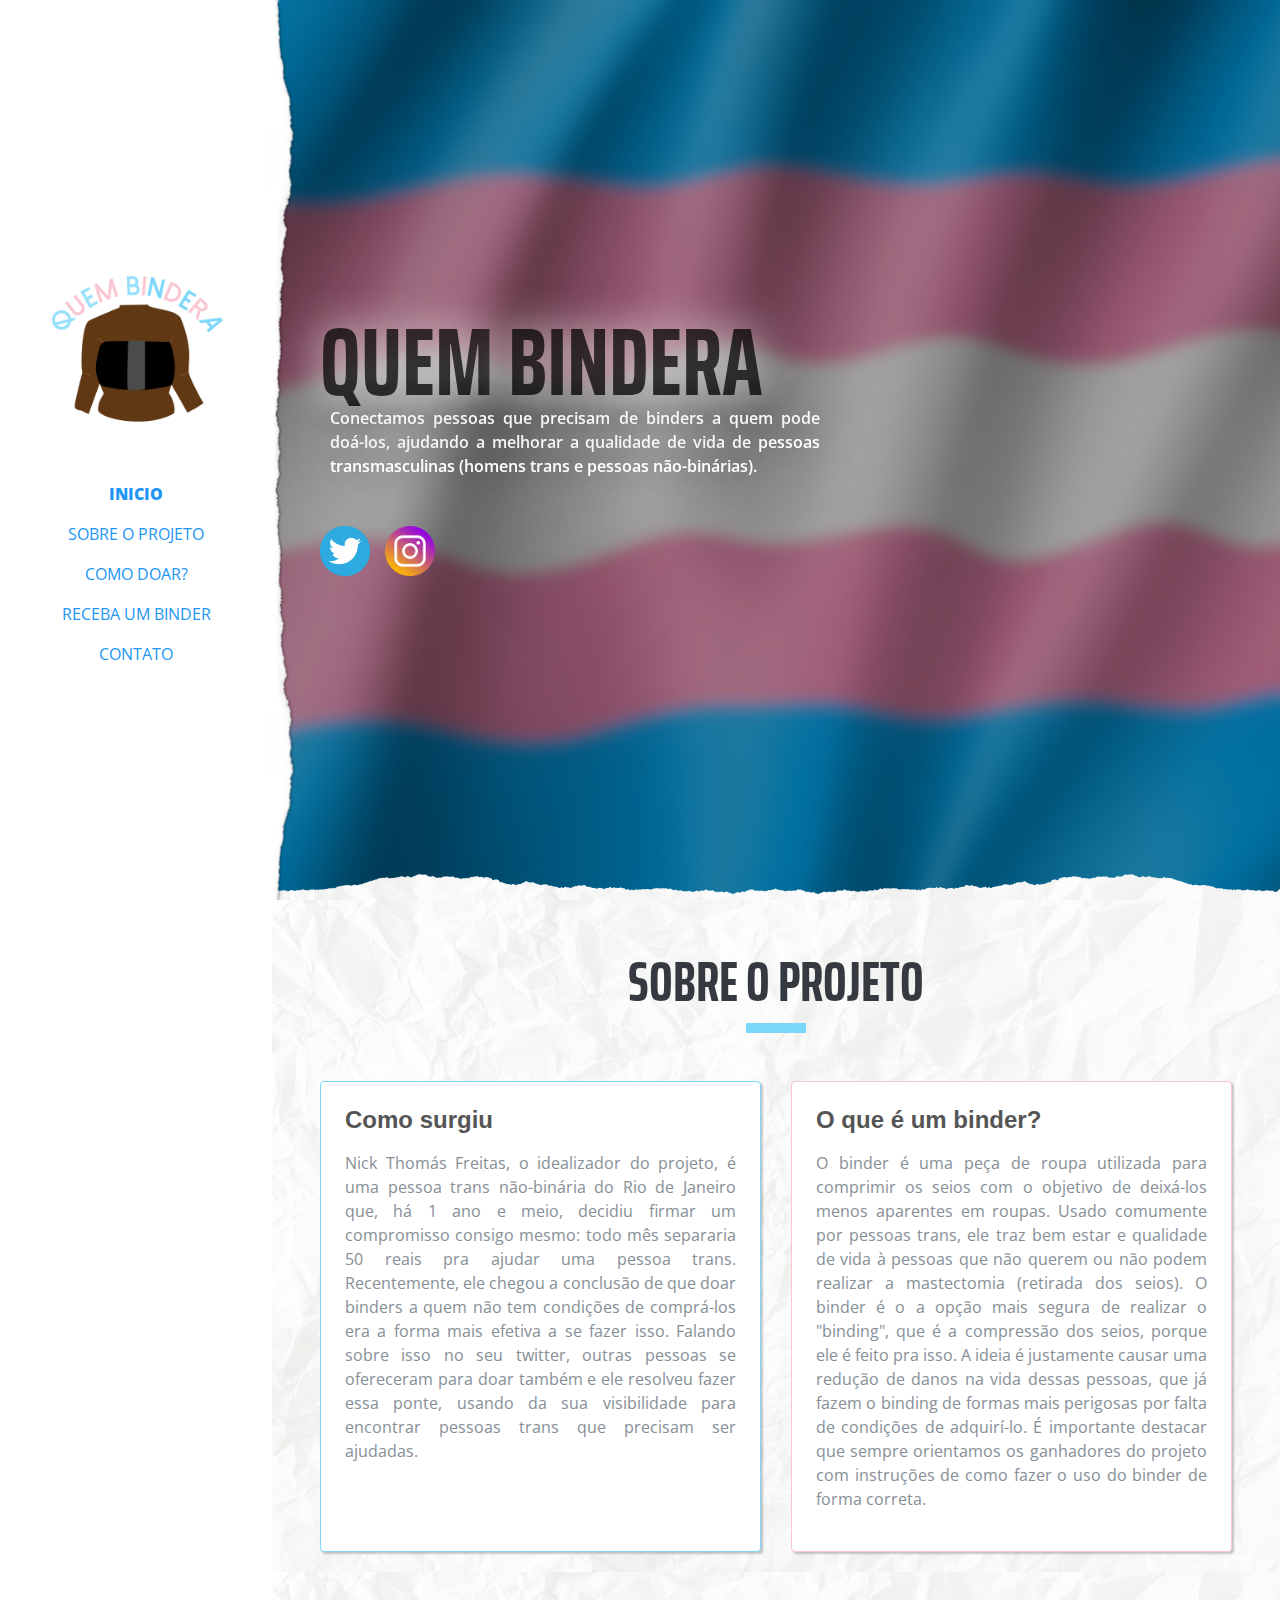
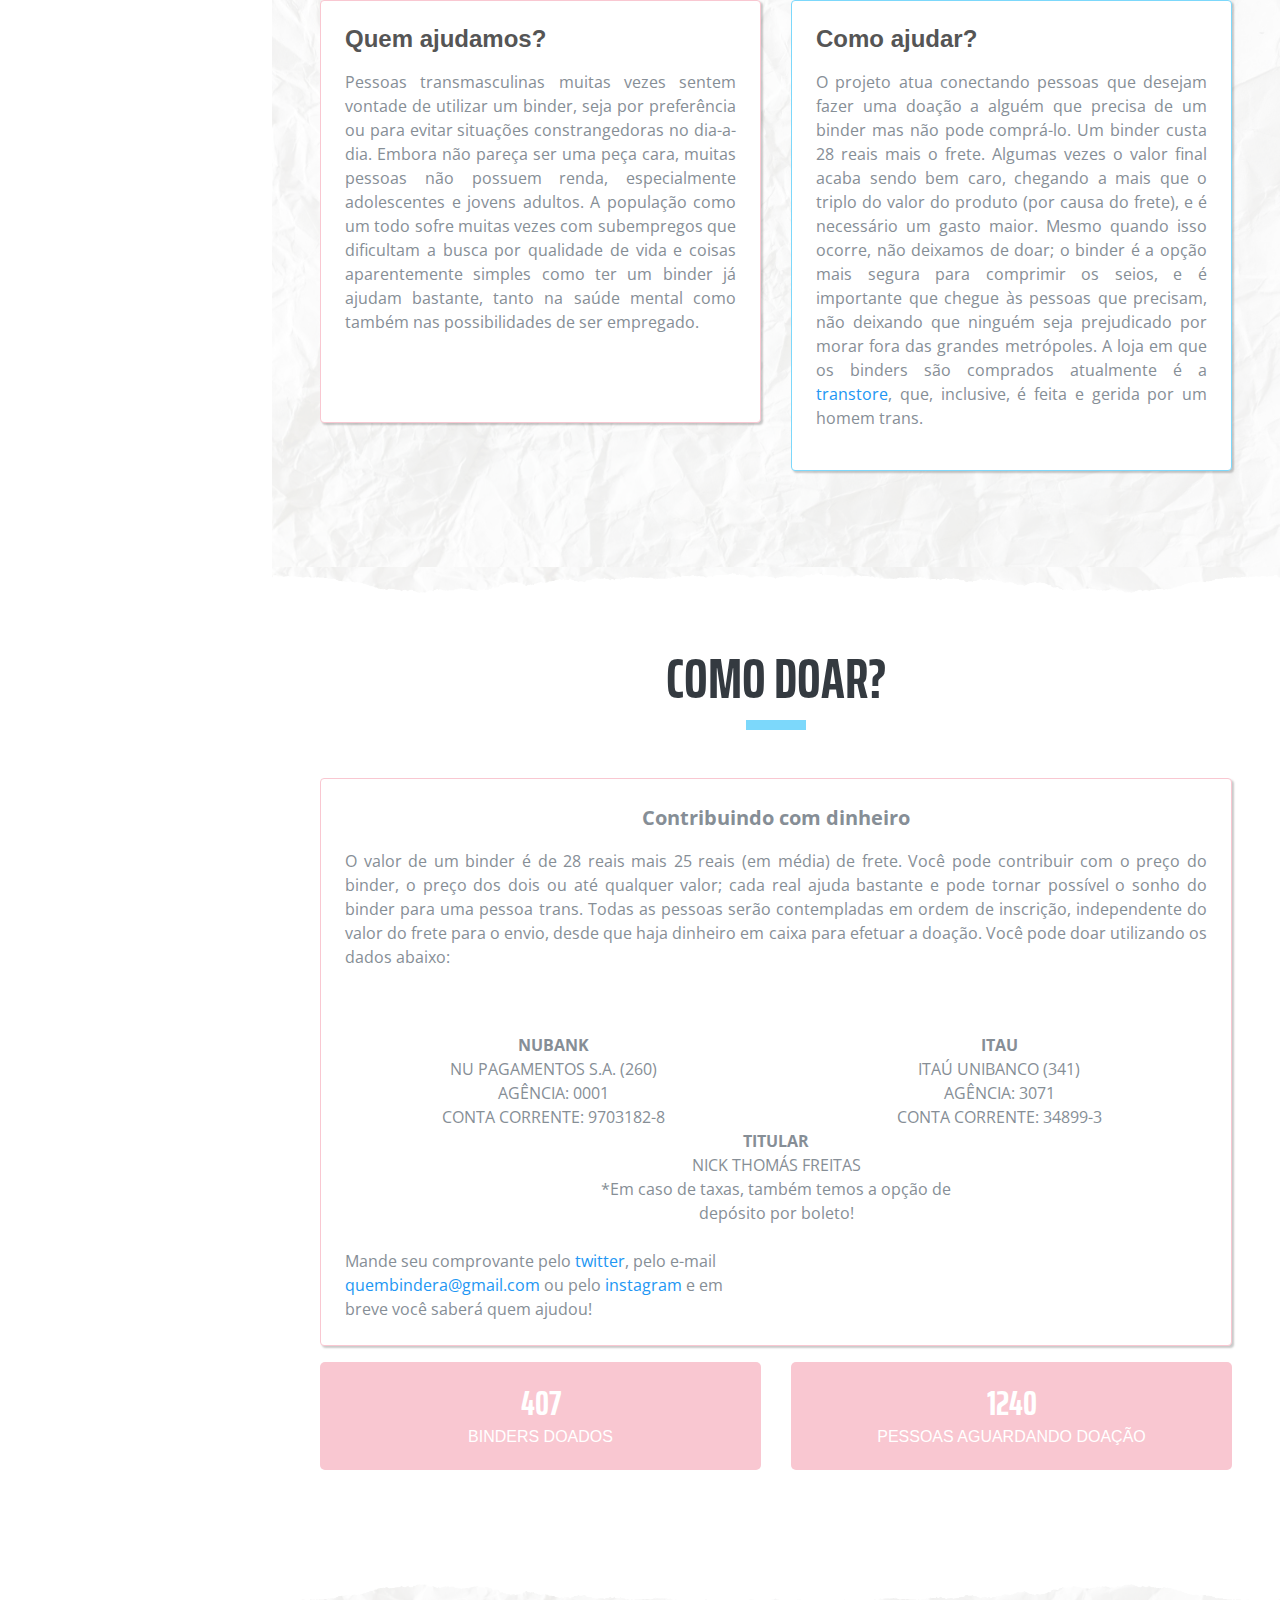
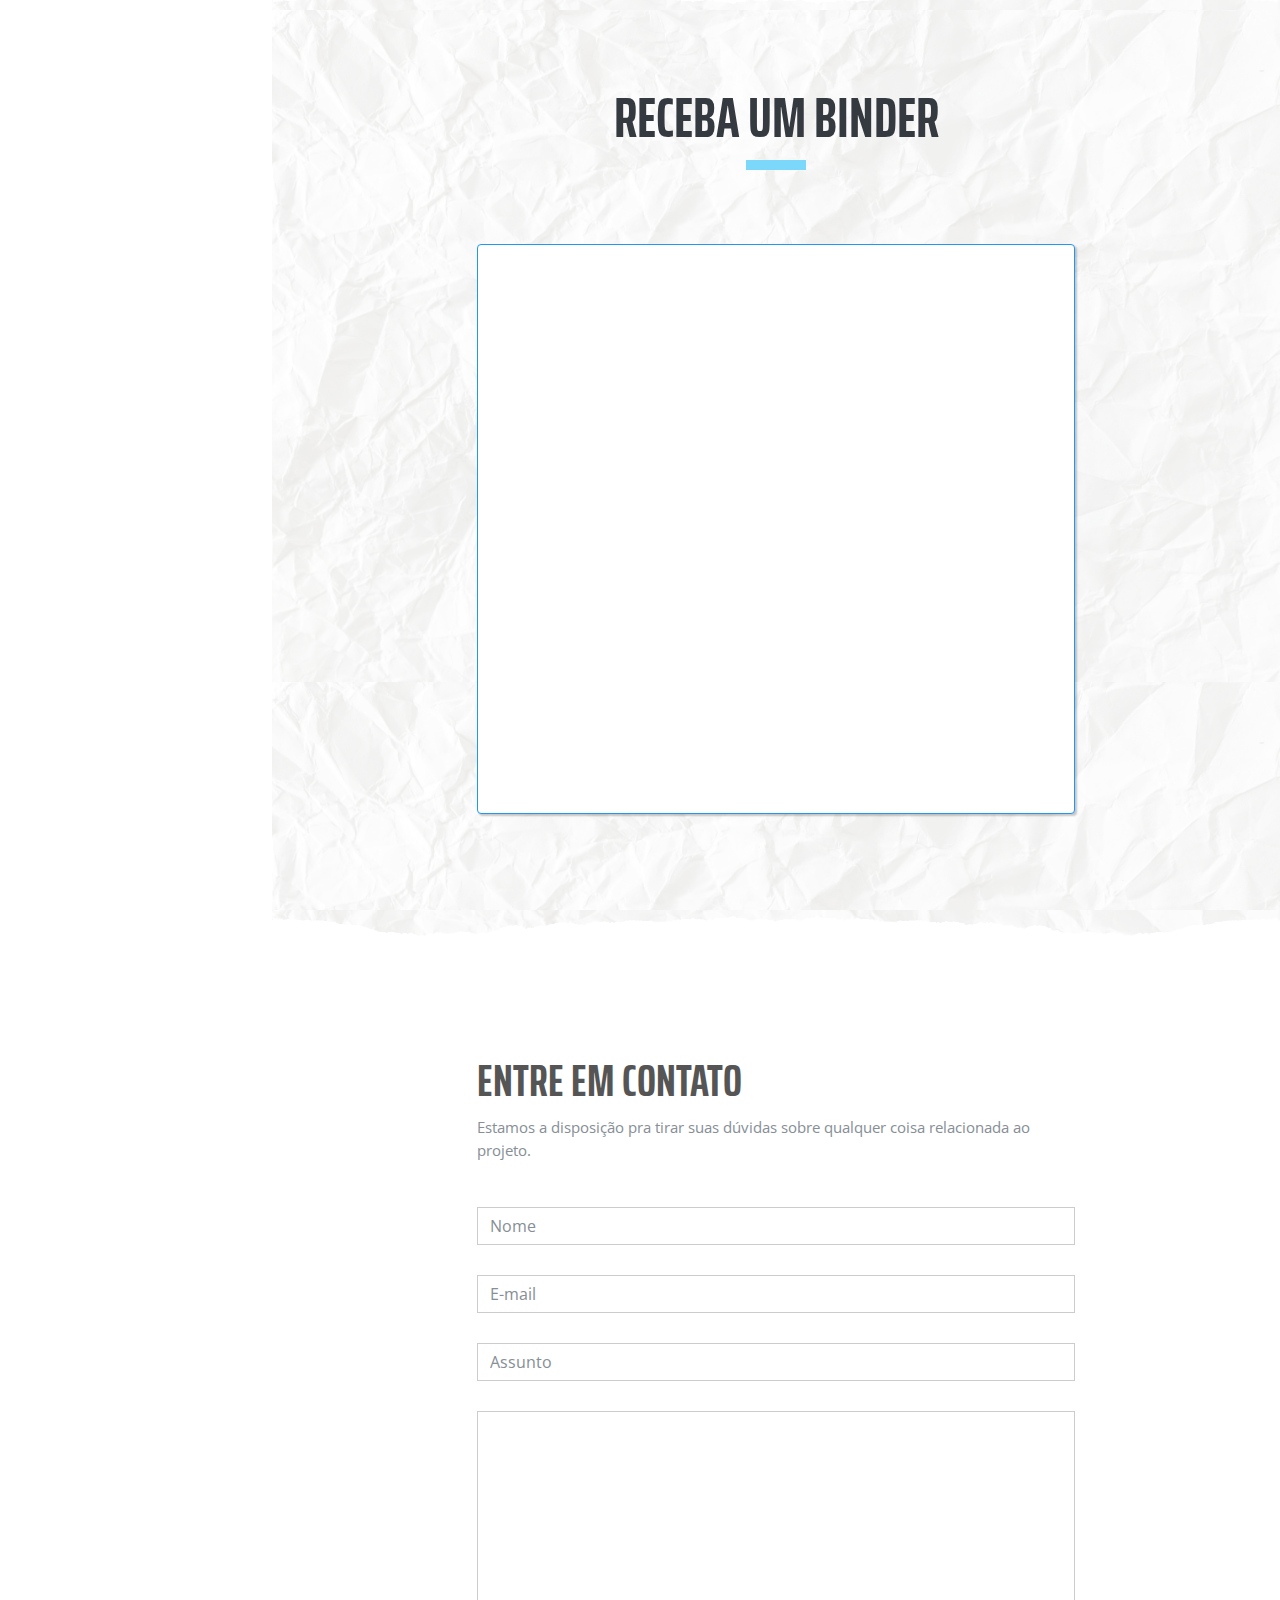
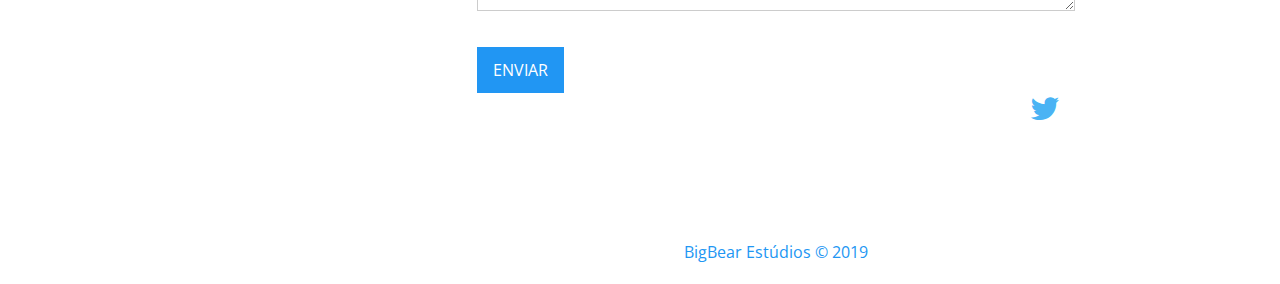
==== index.html @ 863aa258 "Update index.html" ====
<!DOCTYPE html>
<html lang="en">

<head>
    <meta charset="utf-8">
    <meta name="viewport" content="width=device-width, initial-scale=1, shrink-to-fit=no">
    <meta name="description" content="Conectamos pessoas que precisam de binders a quem pode doá-los, ajudando a melhorar a qualidade de vida de homens trans e pessoas transmasculinas num geral.">
    <meta name="author" content="BigBear Estúdios - Desenvolvimento Freelancer">

    <link rel="shortcut icon" href="img/favicon.ico">
    <title>Quem Bindera </title>

	 <script>
    function isScrolledIntoView(el) {
      var rect = el.getBoundingClientRect();
      var elemTop = rect.top;
      var elemBottom = rect.bottom;

      // Only completely visible elements return true:
      var isVisible = (elemTop >= 0) && (elemBottom <= window.innerHeight);
      // Partially visible elements return true:
      //isVisible = elemTop < window.innerHeight && elemBottom >= 0;
      return isVisible;
    }
    function titulonavbar(){
      var el = document.getElementById('titulo-trans');
      if (isScrolledIntoView(el) == true){
        document.getElementById('titulo-da-nav').style.display = "none";
      } else {
        document.getElementById('titulo-da-nav').style.display = "block";
      }
    }
   </script>


    <!-- Global stylesheets -->
    <link href="css/bootstrap/bootstrap.min.css" rel="stylesheet">
    <link href="https://fonts.googleapis.com/css?family=Saira+Extra+Condensed:100,200,300,400,500,600,700,800,900" rel="stylesheet">
    <link href="https://fonts.googleapis.com/css?family=Open+Sans:300,300i,400,400i,600,600i,700,700i,800,800i" rel="stylesheet">
    <link href="font-awesome/css/font-awesome.min.css" rel="stylesheet">
    <link href="css/devicons/css/devicons.min.css" rel="stylesheet">
    <link href="css/simple-line-icons/css/simple-line-icons.css" rel="stylesheet">
    <link href="css/style.css" rel="stylesheet">
</head>

<body id="page-top" onscroll="titulonavbar()" onload="titulonavbar()">
    
    <nav class="navbar navbar-expand-lg navbar-dark bg-primary fixed-top" id="sideNav">
      <a class="navbar-brand js-scroll-trigger" href="#page-top">
        <span class="d-block d-lg-none  mx-0 px-0"><img src="img/logo-white.png" alt="" class="img-fluid"></span>
        <span class="d-none d-lg-block">
          <img class="img-fluid img-profile mx-auto mb-2" src="img/Logo.png" alt="">
        </span>
      </a>
        <button class="navbar-toggler" type="button" data-toggle="collapse" data-target="#navbarSupportedContent" aria-controls="navbarSupportedContent" aria-expanded="false" aria-label="Toggle navigation">
            <span class="navbar-toggler-icon"></span>
        </button>
        <div id="titulo-da-nav" style="display: none";>
          <h3 style="color: color: #000000ba;text-shadow: 0px 0px 40px #dcd7d7;" > Quem bindera </span></h3>
        </div>
        <div class="collapse navbar-collapse" id="navbarSupportedContent">
            <ul class="navbar-nav">
                <li class="nav-item">
                    <a class="nav-link js-scroll-trigger menuColor" href="#about">Inicio</a>
                </li>
                <li class="nav-item">
                    <a class="nav-link js-scroll-trigger" href="#experience">Sobre o Projeto</a>
                </li>
                <li class="nav-item">
                    <a class="nav-link js-scroll-trigger" href="#apadrinhe">Como doar?</a>
                </li>
                <li class="nav-item">
                    <a class="nav-link js-scroll-trigger" href="#awards">Receba um binder</a>
                </li>
                <li class="nav-item">
                    <a class="nav-link js-scroll-trigger" href="#contact">Contato</a>
                </li>
          
            </ul>
        </div>
    </nav>
<nav class=" fixed-top" id="sideNav" style="
    background-image: url(&quot;./img/folha.png&quot;);
    left: 270px;
    width: 25px;
    background-repeat: no-repeat;
    background-size: cover;
">
     
    </nav>
    <div class="container-fluid p-0">

    <!--====================================================
                        ABOUT
    ======================================================-->
      <section class="resume-section p-3 p-lg-5 d-flex d-column" id="about">
          <div class="my-auto" >
              <h1 class="mb-0" style="color: #000000ba;text-shadow: 0px 0px 40px #dcd7d7;" id="titulo-trans">QUEM
                <span class="text-title" style="color: #000000ba;text-shadow: 0px 0px 40px #dcd7d7;">BINDERA</span>
              </h1>
             
              <p class="mb-5" style="color: white;max-width: 500px;font-weight: 600;font-size: medium; padding-left: 10px; text-shadow: 0px 0px 40px black; text-align: justify" >Conectamos pessoas que precisam de binders a quem pode doá-los, ajudando a melhorar a qualidade de vida de pessoas transmasculinas (homens trans e pessoas não-binárias).<p>
              <ul class="list-inline list-social-icons mb-0">
                   <li class="list-inline-item">
                      <a href="https://twitter.com/quembindera" target="_blank">
                        <span class="fa-stack fa-lg">
							<div class="twitter-logo">
							</div>
						</span>
					</a>
                  </li>
				  <li class="list-inline-item">
                      <a href="https://instagram.com/quembindera" target="_blank">
                        <span class="fa-stack fa-lg">
							<div class="instagram-logo">
							</div>
						</span>
					</a>
                  </li>
              </ul>
          </div>

         <div class="folha">
            
          </div> 
      </section>

    <!--====================================================
                        SOBRE O PROJETO
    ======================================================-->      
      <section class="resume-section p-3 p-lg-5 " id="experience">
          <div class="row my-auto">
              <div class="col-12">
                <h2 class="  text-center">SOBRE O PROJETO</h2>
                <div class="mb-5 heading-border"></div>
              </div>
              <div class="resume-item col-md-6 col-sm-12 " > 
                <div class="card mx-0 p-4 mb-5" style="border-color: #7cd8fb; box-shadow: 2px 2px 2px rgba(0, 0, 0, 0.21);">
                  <div class=" resume-content mr-auto">
                      <h4 class="mb-3"> Como surgiu</h4>
                      <p class="p-sobre">Nick Thomás Freitas, o idealizador do projeto, é uma pessoa trans não-binária do Rio de Janeiro que, há 1 ano e meio, decidiu firmar um compromisso consigo mesmo: todo mês separaria 50 reais pra ajudar uma pessoa trans. Recentemente, ele chegou a conclusão de que doar binders a quem não tem condições de comprá-los era a forma mais efetiva a se fazer isso. Falando sobre isso no seu twitter, outras pessoas se ofereceram para doar também e ele resolveu fazer essa ponte, usando da sua visibilidade para encontrar pessoas trans que precisam ser ajudadas. <br> <br> <br></p>
                  </div>
                  <div class="resume-date text-md-right">
                      <span class="text-primary"></span>
                  </div>
                </div>  
              </div>
              <div class="resume-item col-md-6 col-sm-12">
                <div class="card mx-0 p-4 mb-5" style="border-color: #f9c7d1; box-shadow: 2px 2px 2px rgba(0, 0, 0, 0.21);">
                  <div class="resume-content mr-auto">
                      <h4 class="mb-3">  O que é um binder?</h4>
                      <p class="p-sobre">O binder é uma peça de roupa utilizada para comprimir os seios com o objetivo de deixá-los menos aparentes em roupas. Usado comumente por pessoas trans, ele traz bem estar e qualidade de vida à pessoas que não querem ou não podem realizar a mastectomia (retirada dos seios). 
O binder é o a opção mais segura de realizar o "binding", que é a compressão dos seios, porque ele é feito pra isso. A ideia é justamente causar uma redução de danos na vida dessas pessoas, que já fazem o binding de formas mais perigosas por falta de condições de adquirí-lo.
É importante destacar que sempre orientamos os ganhadores do projeto com instruções de como fazer o uso do binder de forma correta.</p>
                  </div>
                  <div class="resume-date text-md-right">
                      <span class="text-primary"></span>
                  </div>
                </div>  
              </div>
              <div class="resume-item col-md-6 col-sm-12">
                <div class="card mx-0 p-4 mb-5" style="border-color: #f9c7d1; box-shadow: 2px 2px 2px rgba(0, 0, 0, 0.21);">
                  <div class="resume-content mr-auto">
                      <h4 class="mb-3">Quem ajudamos?</h4>
                      <p class="p-sobre">Pessoas transmasculinas muitas vezes sentem vontade de utilizar um binder, seja por preferência ou para evitar situações constrangedoras no dia-a-dia. Embora não pareça ser uma peça cara, muitas pessoas não possuem renda, especialmente adolescentes e jovens adultos. A população como um todo sofre muitas vezes com subempregos que dificultam a busca por qualidade de vida e coisas aparentemente simples como ter um binder já ajudam bastante, tanto na saúde mental como também nas possibilidades de ser empregado.<br><br><br></p>
                  </div>
                  <div class="resume-date text-md-right">
                      <span class="text-primary"></span>
                  </div>
                </div>  
              </div>
              <div class="resume-item col-md-6 col-sm-12">
                <div class="card mx-0 p-4 mb-5" style="border-color: #7cd8fb; box-shadow: 2px 2px 2px rgba(0, 0, 0, 0.21);">
                  <div class="resume-content mr-auto">
                      <h4 class="mb-3">Como ajudar?</h4>
                      <p class="p-sobre">O projeto atua conectando pessoas que desejam fazer uma doação a alguém que precisa de um binder mas não pode comprá-lo. Um binder custa 28 reais mais o frete.
Algumas vezes o valor final acaba sendo bem caro, chegando a mais que o triplo do valor do produto (por causa do frete), e é necessário um gasto maior. Mesmo quando isso ocorre, não deixamos de doar; o binder é a opção mais segura para comprimir os seios, e é importante que chegue às pessoas que precisam, não deixando que ninguém seja prejudicado por morar fora das grandes metrópoles. A loja em que os binders são comprados atualmente é a  <a href="https://transtore.com.br" target="_blank">transtore</a>, que, inclusive, é feita e gerida por um homem trans. </p>
                  </div>
                  <div class="resume-date text-md-right">
                      <span class="text-primary"></span>
                  </div>
                </div>  
              </div>
          </div>
      </section>

    <!--====================================================
                        PORTFOLIO
    ======================================================-->      
  <div class="folhainvertida"> </div>
      <section class="resume-section p-3 p-lg-5 d-flex flex-column" id="apadrinhe"> 

          <div class="row my-auto">
             
              <div class="col-12">
                <h2 class="  text-center">COMO DOAR?</h2>
                <div class="mb-5 heading-border"></div>
              </div>
              <div class="col-sm-12 col-md-12">
                <div class="card mx-0 p-4 mb-5" style="border-color: #f9c7d1; box-shadow: 2px 2px 2px rgba(0, 0, 0, 0.21);">
                  <p class="apadrinhe-subtitulo">Contribuindo com dinheiro</p>
                  <p class="p-sobre">O valor de um binder é de 28 reais mais 25 reais (em média) de frete. Você pode contribuir com o preço do binder, o preço dos dois ou até qualquer valor; cada real ajuda bastante e pode tornar possível o sonho do binder para uma pessoa trans. Todas as pessoas serão contempladas em ordem de inscrição, independente do valor do frete para o envio, desde que haja dinheiro em caixa para efetuar a doação. Você pode doar utilizando os dados abaixo: 
                  <br><br>

                  
                <br></p>

                  <div class="row justify-content-center">
                    <div class="col-sm-12 col-md-6 " align="center">
                      
                        <strong>NUBANK</strong> <br>
						NU PAGAMENTOS S.A. (260)<br>
						AGÊNCIA: 0001<br>
						CONTA CORRENTE: 9703182-8<br>
                      
                      
                  </div>
                  <div class="col-sm-12 col-md-6" align="center">
                      
                         <strong>ITAU</strong> <br>
						ITAÚ UNIBANCO (341)<br>
						AGÊNCIA: 3071<br>
						CONTA CORRENTE: 34899-3<br>
                      
                      
                  </div>
                </div>
				
				 <div class="row justify-content-center">
					<div class="col-sm-12 col-md-6" align="center">
					<strong>TITULAR</strong><br>
					NICK THOMÁS FREITAS<br>
					*Em caso de taxas, também temos a opção de depósito por boleto! <br><br>
					</div>
				 </div>
				<div class="row justify-content-left">
				<div class="col-sm-12 col-md-6" >
					Mande seu comprovante pelo <a href="https://twitter.com/quembindera" target="_blank"> twitter<a/>, pelo e-mail <a href="mailto:quembindera@gmail.com" class="">quembindera@gmail.com</a> ou pelo <a href="https://instagram.com/quembindera" target="_blank"> instagram<a/> e em breve você saberá quem ajudou!
				</div>
				</div>
                </div>
				
				
                <div class="row text-center my-auto ">    
              <div class="col-sm-12 col-md-6">
                  <div class="skill-item">
                       <!-- NUMERODOADOS -->
                      <h2><span class="counter"> 407 </span></h2>
                      <p>BINDERS DOADOS</p>
                  </div>
              </div>
              <div class="col-sm-12 col-md-6">
                  <div class="skill-item">
                    <!-- NUMEROAGUARDANDO -->
                      <h2><span class="counter"> 1240 </span></h2>
                      <p>PESSOAS AGUARDANDO DOAÇÃO</p>
                  </div>
              </div>
            </div>
          </div>

         
      </section>
<div class="folha" style="position: relative; ">
            
          </div> 

  
    <!--====================================================
                           AWARDS
    ======================================================-->       
      <section class="resume-section p-3 p-lg-5 d-flex flex-column" id="awards">
          <div class="row my-auto">
              <div class="col-12">
                <h2 class="  text-center">RECEBA UM BINDER</h2>
                <div class="mb-5 heading-border"></div>
              </div> 
          </div>
          <div class = "row justify-content-center">
            <div class="col-sm-12 col-md-8 ">
              <div class="card mx-0 p-4 mb-5 text-center" style="border-color: #2196f3; box-shadow: 2px 2px 2px rgba(0, 0, 0, 0.21);">
			  <iframe src="https://docs.google.com/forms/d/e/1FAIpQLSezlI14giTzgc85G33E5YoIzf36-MSZsqLKx0Hp95zyLFmZEg/viewform?embedded=true" width="100%" height="520" frameborder="0" marginheight="0" marginwidth="0">Loading...</iframe>
              
            </div>
            </div>
      </section> 

    <!--====================================================
                          CONTACT
    ======================================================-->  
     <div class="folhainvertida"> </div>     
      <section class="resume-section p-3 p-lg-5 d-flex flex-column">
          <div class="row my-auto justify-content-center" id="contact"> 
            <div class="col-md-8 ">
              <div class="contact-cont">
                <h3>ENTRE EM CONTATO</h3>
                <div class="heading-border-light"></div>
                <p>Estamos a disposição pra tirar suas dúvidas sobre qualquer coisa relacionada ao projeto.</p>
              </div>  
               
              <form action="https://formspree.io/quembindera@gmail.com" method="POST" />
                <div class="row con-form">
                 
                    <div class="col-md-12" data-for="name">
                      <input type="text" name="name" placeholder="Nome" class="form-control" id="name-form1-3">
                    </div>
                    <div class="col-md-12" data-for="email">
                      <input type="email" name="email" placeholder="E-mail" class="form-control" id="email-form1-3">
                    </div>
                    <div class="col-md-12" data-for="phone">
                      <input type="text" name="assunto" placeholder="Assunto" class="form-control" id="phone-form1-3">
                    </div>
                    <div class="col-md-12" data-for="message" for="message-form1-3">
                      <textarea name="message" id=""></textarea>
                    </div>
                    <div class="col-md-4 sub-but"><button class="btn btn-general btn-white" type="submit">Enviar</button></div>
                  
                   
                  </div>
				  
				  
               <div class="col-md-2 float-md-right">
                 <a href="https://twitter.com/quembindera" target="_empty"><i class="fa top-social fa-twitter fa-2x float-md-right" style="color: #4AB3F4; border-color:#4AB3F4;"></i></a>
                </div>
              </div>
            </form>
            </div>
            
          </div>
      </section>

     <div class="row row-footer">
      <div class="col-sm-12 text-center">
      <footer><a href="http://bigbearestudios.com/">BigBear Estúdios © 2019 </a> </footer>
    </div>
    </div>



    <!-- Global javascript -->
    <script src="js/jquery/jquery.min.js"></script>
    <script src="js/bootstrap/bootstrap.bundle.min.js"></script>
    <script src="js/jquery-easing/jquery.easing.min.js"></script>
    <script src="js/counter/jquery.waypoints.min.js"></script>
    <script src="js/counter/jquery.counterup.min.js"></script>
    <script src="js/custom.js"></script>
    <script src="js/formoid.min.js"></script>
	 <script src="jquery.ripples-min.js" type="text/javascript"></script>
		<script>
			$('#about').ripples({
				resolution: 512,
				dropRadius: 20,
				perturbance: 0.04,
			});
	
		</script>
  

    <script>
        $(document).ready(function(){

        $(".filter-b").click(function(){
            var value = $(this).attr('data-filter');
            if(value == "all")
            { 
                $('.filter').show('1000');
            }
            else
            { 
                $(".filter").not('.'+value).hide('3000');
                $('.filter').filter('.'+value).show('3000');
            }
        });
        
        if ($(".filter-b").removeClass("active")) {
          $(this).removeClass("active");
        }
        $(this).addClass("active");
        });

        // SKILLS
        $(function () {
            $('.counter').counterUp({
                delay: 10,
                time: 2000
            });

        });
    </script> 
</body>

</html>
---- css/devicons/css/devicons.min.css ----
/*!
 *  Devicons 1.8.0 made by Theodore Vorillas / http://vorillaz.com 
 */
@font-face{font-family:devicons;src:url(../fonts/devicons.eot?xqxft6);src:url(../fonts/devicons.eot?#iefixxqxft6) format("embedded-opentype"),url(../fonts/devicons.woff?xqxft6) format("woff"),url(../fonts/devicons.ttf?xqxft6) format("truetype"),url(../fonts/devicons.svg?xqxft6#devicons) format("svg");font-weight:400;font-style:normal}.devicons{font-family:devicons;speak:none;font-style:normal;font-weight:400;font-variant:normal;text-transform:none;line-height:1;-webkit-font-smoothing:antialiased;-moz-osx-font-smoothing:grayscale}.devicons-git:before{content:"\e602"}.devicons-git_compare:before{content:"\e628"}.devicons-git_branch:before{content:"\e625"}.devicons-git_commit:before{content:"\e629"}.devicons-git_pull_request:before{content:"\e626"}.devicons-git_merge:before{content:"\e627"}.devicons-bitbucket:before{content:"\e603"}.devicons-github_alt:before{content:"\e608"}.devicons-github_badge:before{content:"\e609"}.devicons-github:before{content:"\e60a"}.devicons-github_full:before{content:"\e617"}.devicons-java:before{content:"\e638"}.devicons-ruby:before{content:"\e639"}.devicons-scala:before{content:"\e637"}.devicons-python:before{content:"\e63c"}.devicons-go:before{content:"\e624"}.devicons-ruby_on_rails:before{content:"\e63b"}.devicons-django:before{content:"\e61d"}.devicons-markdown:before{content:"\e63e"}.devicons-php:before{content:"\e63d"}.devicons-mysql:before{content:"\e604"}.devicons-streamline:before{content:"\e605"}.devicons-database:before{content:"\e606"}.devicons-laravel:before{content:"\e63f"}.devicons-javascript:before{content:"\e64e"}.devicons-angular:before{content:"\e653"}.devicons-backbone:before{content:"\e652"}.devicons-coffeescript:before{content:"\e651"}.devicons-jquery:before{content:"\e650"}.devicons-modernizr:before{content:"\e620"}.devicons-jquery_ui:before{content:"\e654"}.devicons-ember:before{content:"\e61b"}.devicons-dojo:before{content:"\e61c"}.devicons-nodejs:before{content:"\e619"}.devicons-nodejs_small:before{content:"\e618"}.devicons-javascript_shield:before{content:"\e64f"}.devicons-bootstrap:before{content:"\e647"}.devicons-sass:before{content:"\e64b"}.devicons-css3_full:before{content:"\e64a"}.devicons-css3:before{content:"\e649"}.devicons-html5:before{content:"\e636"}.devicons-html5_multimedia:before{content:"\e632"}.devicons-html5_device_access:before{content:"\e633"}.devicons-html5_3d_effects:before{content:"\e635"}.devicons-html5_connectivity:before{content:"\e634"}.devicons-ghost_small:before{content:"\e614"}.devicons-ghost:before{content:"\e61f"}.devicons-magento:before{content:"\e640"}.devicons-joomla:before{content:"\e641"}.devicons-jekyll_small:before{content:"\e60d"}.devicons-drupal:before{content:"\e642"}.devicons-wordpress:before{content:"\e60b"}.devicons-grunt:before{content:"\e64c"}.devicons-bower:before{content:"\e64d"}.devicons-npm:before{content:"\e61e"}.devicons-yahoo_small:before{content:"\e62b"}.devicons-yahoo:before{content:"\e615"}.devicons-bing_small:before{content:"\e600"}.devicons-windows:before{content:"\e60f"}.devicons-linux:before{content:"\e612"}.devicons-ubuntu:before{content:"\e63a"}.devicons-android:before{content:"\e60e"}.devicons-apple:before{content:"\e611"}.devicons-appstore:before{content:"\e613"}.devicons-phonegap:before{content:"\e630"}.devicons-blackberry:before{content:"\e623"}.devicons-stackoverflow:before{content:"\e610"}.devicons-techcrunch:before{content:"\e62c"}.devicons-codrops:before{content:"\e62f"}.devicons-css_tricks:before{content:"\e601"}.devicons-smashing_magazine:before{content:"\e62d"}.devicons-netmagazine:before{content:"\e62e"}.devicons-codepen:before{content:"\e616"}.devicons-cssdeck:before{content:"\e62a"}.devicons-hackernews:before{content:"\e61a"}.devicons-dropbox:before{content:"\e607"}.devicons-google_drive:before{content:"\e631"}.devicons-visualstudio:before{content:"\e60c"}.devicons-unity_small:before{content:"\e621"}.devicons-raspberry_pi:before{content:"\e622"}.devicons-chrome:before{content:"\e643"}.devicons-ie:before{content:"\e644"}.devicons-firefox:before{content:"\e645"}.devicons-opera:before{content:"\e646"}.devicons-safari:before{content:"\e648"}.devicons-swift:before{content:"\e655"}.devicons-symfony:before{content:"\e656"}.devicons-symfony_badge:before{content:"\e657"}.devicons-less:before{content:"\e658"}.devicons-stylus:before{content:"\e659"}.devicons-trello:before{content:"\e65a"}.devicons-atlassian:before{content:"\e65b"}.devicons-jira:before{content:"\e65c"}.devicons-envato:before{content:"\e65d"}.devicons-snap_svg:before{content:"\e65e"}.devicons-raphael:before{content:"\e65f"}.devicons-google_analytics:before{content:"\e660"}.devicons-compass:before{content:"\e661"}.devicons-onedrive:before{content:"\e662"}.devicons-gulp:before{content:"\e663"}.devicons-atom:before{content:"\e664"}.devicons-cisco:before{content:"\e665"}.devicons-nancy:before{content:"\e666"}.devicons-clojure:before{content:"\e668"}.devicons-clojure_alt:before{content:"\e66a"}.devicons-perl:before{content:"\e669"}.devicons-celluloid:before{content:"\e66b"}.devicons-w3c:before{content:"\e66c"}.devicons-redis:before{content:"\e66d"}.devicons-postgresql:before{content:"\e66e"}.devicons-webplatform:before{content:"\e66f"}.devicons-jenkins:before{content:"\e667"}.devicons-requirejs:before{content:"\e670"}.devicons-opensource:before{content:"\e671"}.devicons-typo3:before{content:"\e672"}.devicons-uikit:before{content:"\e673"}.devicons-doctrine:before{content:"\e674"}.devicons-groovy:before{content:"\e675"}.devicons-nginx:before{content:"\e676"}.devicons-haskell:before{content:"\e677"}.devicons-zend:before{content:"\e678"}.devicons-gnu:before{content:"\e679"}.devicons-yeoman:before{content:"\e67a"}.devicons-heroku:before{content:"\e67b"}.devicons-debian:before{content:"\e67d"}.devicons-travis:before{content:"\e67e"}.devicons-dotnet:before{content:"\e67f"}.devicons-codeigniter:before{content:"\e680"}.devicons-javascript_badge:before{content:"\e681"}.devicons-yii:before{content:"\e682"}.devicons-msql_server:before{content:"\e67c"}.devicons-composer:before{content:"\e683"}.devicons-krakenjs_badge:before{content:"\e684"}.devicons-krakenjs:before{content:"\e685"}.devicons-mozilla:before{content:"\e686"}.devicons-firebase:before{content:"\e687"}.devicons-sizzlejs:before{content:"\e688"}.devicons-creativecommons:before{content:"\e689"}.devicons-creativecommons_badge:before{content:"\e68a"}.devicons-mitlicence:before{content:"\e68b"}.devicons-senchatouch:before{content:"\e68c"}.devicons-bugsense:before{content:"\e68d"}.devicons-extjs:before{content:"\e68e"}.devicons-mootools_badge:before{content:"\e68f"}.devicons-mootools:before{content:"\e690"}.devicons-ruby_rough:before{content:"\e691"}.devicons-komodo:before{content:"\e692"}.devicons-coda:before{content:"\e693"}.devicons-bintray:before{content:"\e694"}.devicons-terminal:before{content:"\e695"}.devicons-code:before{content:"\e696"}.devicons-responsive:before{content:"\e697"}.devicons-dart:before{content:"\e698"}.devicons-aptana:before{content:"\e699"}.devicons-mailchimp:before{content:"\e69a"}.devicons-netbeans:before{content:"\e69b"}.devicons-dreamweaver:before{content:"\e69c"}.devicons-brackets:before{content:"\e69d"}.devicons-eclipse:before{content:"\e69e"}.devicons-cloud9:before{content:"\e69f"}.devicons-scrum:before{content:"\e6a0"}.devicons-prolog:before{content:"\e6a1"}.devicons-terminal_badge:before{content:"\e6a2"}.devicons-code_badge:before{content:"\e6a3"}.devicons-mongodb:before{content:"\e6a4"}.devicons-meteor:before{content:"\e6a5"}.devicons-meteorfull:before{content:"\e6a6"}.devicons-fsharp:before{content:"\e6a7"}.devicons-rust:before{content:"\e6a8"}.devicons-ionic:before{content:"\e6a9"}.devicons-sublime:before{content:"\e6aa"}.devicons-appcelerator:before{content:"\e6ab"}.devicons-asterisk:before{content:"\e6ac"}.devicons-aws:before{content:"\e6ad"}.devicons-digital-ocean:before{content:"\e6ae"}.devicons-dlang:before{content:"\e6af"}.devicons-docker:before{content:"\e6b0"}.devicons-erlang:before{content:"\e6b1"}.devicons-google-cloud-platform:before{content:"\e6b2"}.devicons-grails:before{content:"\e6b3"}.devicons-illustrator:before{content:"\e6b4"}.devicons-intellij:before{content:"\e6b5"}.devicons-materializecss:before{content:"\e6b6"}.devicons-openshift:before{content:"\e6b7"}.devicons-photoshop:before{content:"\e6b8"}.devicons-rackspace:before{content:"\e6b9"}.devicons-react:before{content:"\e6ba"}.devicons-redhat:before{content:"\e6bb"}.devicons-scriptcs:before{content:"\e6bc"}.devicons-sqllite:before{content:"\e6c4"}.devicons-vim:before{content:"\e6c5"}
---- css/simple-line-icons/css/simple-line-icons.css ----
@font-face {
  font-family: 'simple-line-icons';
  src: url('../fonts/Simple-Line-Icons.eot?v=2.4.0');
  src: url('../fonts/Simple-Line-Icons.eot?v=2.4.0#iefix') format('embedded-opentype'), url('../fonts/Simple-Line-Icons.woff2?v=2.4.0') format('woff2'), url('../fonts/Simple-Line-Icons.ttf?v=2.4.0') format('truetype'), url('../fonts/Simple-Line-Icons.woff?v=2.4.0') format('woff'), url('../fonts/Simple-Line-Icons.svg?v=2.4.0#simple-line-icons') format('svg');
  font-weight: normal;
  font-style: normal;
}
/*
 Use the following CSS code if you want to have a class per icon.
 Instead of a list of all class selectors, you can use the generic [class*="icon-"] selector, but it's slower:
*/
.icon-user,
.icon-people,
.icon-user-female,
.icon-user-follow,
.icon-user-following,
.icon-user-unfollow,
.icon-login,
.icon-logout,
.icon-emotsmile,
.icon-phone,
.icon-call-end,
.icon-call-in,
.icon-call-out,
.icon-map,
.icon-location-pin,
.icon-direction,
.icon-directions,
.icon-compass,
.icon-layers,
.icon-menu,
.icon-list,
.icon-options-vertical,
.icon-options,
.icon-arrow-down,
.icon-arrow-left,
.icon-arrow-right,
.icon-arrow-up,
.icon-arrow-up-circle,
.icon-arrow-left-circle,
.icon-arrow-right-circle,
.icon-arrow-down-circle,
.icon-check,
.icon-clock,
.icon-plus,
.icon-minus,
.icon-close,
.icon-event,
.icon-exclamation,
.icon-organization,
.icon-trophy,
.icon-screen-smartphone,
.icon-screen-desktop,
.icon-plane,
.icon-notebook,
.icon-mustache,
.icon-mouse,
.icon-magnet,
.icon-energy,
.icon-disc,
.icon-cursor,
.icon-cursor-move,
.icon-crop,
.icon-chemistry,
.icon-speedometer,
.icon-shield,
.icon-screen-tablet,
.icon-magic-wand,
.icon-hourglass,
.icon-graduation,
.icon-ghost,
.icon-game-controller,
.icon-fire,
.icon-eyeglass,
.icon-envelope-open,
.icon-envelope-letter,
.icon-bell,
.icon-badge,
.icon-anchor,
.icon-wallet,
.icon-vector,
.icon-speech,
.icon-puzzle,
.icon-printer,
.icon-present,
.icon-playlist,
.icon-pin,
.icon-picture,
.icon-handbag,
.icon-globe-alt,
.icon-globe,
.icon-folder-alt,
.icon-folder,
.icon-film,
.icon-feed,
.icon-drop,
.icon-drawer,
.icon-docs,
.icon-doc,
.icon-diamond,
.icon-cup,
.icon-calculator,
.icon-bubbles,
.icon-briefcase,
.icon-book-open,
.icon-basket-loaded,
.icon-basket,
.icon-bag,
.icon-action-undo,
.icon-action-redo,
.icon-wrench,
.icon-umbrella,
.icon-trash,
.icon-tag,
.icon-support,
.icon-frame,
.icon-size-fullscreen,
.icon-size-actual,
.icon-shuffle,
.icon-share-alt,
.icon-share,
.icon-rocket,
.icon-question,
.icon-pie-chart,
.icon-pencil,
.icon-note,
.icon-loop,
.icon-home,
.icon-grid,
.icon-graph,
.icon-microphone,
.icon-music-tone-alt,
.icon-music-tone,
.icon-earphones-alt,
.icon-earphones,
.icon-equalizer,
.icon-like,
.icon-dislike,
.icon-control-start,
.icon-control-rewind,
.icon-control-play,
.icon-control-pause,
.icon-control-forward,
.icon-control-end,
.icon-volume-1,
.icon-volume-2,
.icon-volume-off,
.icon-calendar,
.icon-bulb,
.icon-chart,
.icon-ban,
.icon-bubble,
.icon-camrecorder,
.icon-camera,
.icon-cloud-download,
.icon-cloud-upload,
.icon-envelope,
.icon-eye,
.icon-flag,
.icon-heart,
.icon-info,
.icon-key,
.icon-link,
.icon-lock,
.icon-lock-open,
.icon-magnifier,
.icon-magnifier-add,
.icon-magnifier-remove,
.icon-paper-clip,
.icon-paper-plane,
.icon-power,
.icon-refresh,
.icon-reload,
.icon-settings,
.icon-star,
.icon-symbol-female,
.icon-symbol-male,
.icon-target,
.icon-credit-card,
.icon-paypal,
.icon-social-tumblr,
.icon-social-twitter,
.icon-social-facebook,
.icon-social-instagram,
.icon-social-linkedin,
.icon-social-pinterest,
.icon-social-github,
.icon-social-google,
.icon-social-reddit,
.icon-social-skype,
.icon-social-dribbble,
.icon-social-behance,
.icon-social-foursqare,
.icon-social-soundcloud,
.icon-social-spotify,
.icon-social-stumbleupon,
.icon-social-youtube,
.icon-social-dropbox,
.icon-social-vkontakte,
.icon-social-steam {
  font-family: 'simple-line-icons';
  speak: none;
  font-style: normal;
  font-weight: normal;
  font-variant: normal;
  text-transform: none;
  line-height: 1;
  /* Better Font Rendering =========== */
  -webkit-font-smoothing: antialiased;
  -moz-osx-font-smoothing: grayscale;
}
.icon-user:before {
  content: "\e005";
}
.icon-people:before {
  content: "\e001";
}
.icon-user-female:before {
  content: "\e000";
}
.icon-user-follow:before {
  content: "\e002";
}
.icon-user-following:before {
  content: "\e003";
}
.icon-user-unfollow:before {
  content: "\e004";
}
.icon-login:before {
  content: "\e066";
}
.icon-logout:before {
  content: "\e065";
}
.icon-emotsmile:before {
  content: "\e021";
}
.icon-phone:before {
  content: "\e600";
}
.icon-call-end:before {
  content: "\e048";
}
.icon-call-in:before {
  content: "\e047";
}
.icon-call-out:before {
  content: "\e046";
}
.icon-map:before {
  content: "\e033";
}
.icon-location-pin:before {
  content: "\e096";
}
.icon-direction:before {
  content: "\e042";
}
.icon-directions:before {
  content: "\e041";
}
.icon-compass:before {
  content: "\e045";
}
.icon-layers:before {
  content: "\e034";
}
.icon-menu:before {
  content: "\e601";
}
.icon-list:before {
  content: "\e067";
}
.icon-options-vertical:before {
  content: "\e602";
}
.icon-options:before {
  content: "\e603";
}
.icon-arrow-down:before {
  content: "\e604";
}
.icon-arrow-left:before {
  content: "\e605";
}
.icon-arrow-right:before {
  content: "\e606";
}
.icon-arrow-up:before {
  content: "\e607";
}
.icon-arrow-up-circle:before {
  content: "\e078";
}
.icon-arrow-left-circle:before {
  content: "\e07a";
}
.icon-arrow-right-circle:before {
  content: "\e079";
}
.icon-arrow-down-circle:before {
  content: "\e07b";
}
.icon-check:before {
  content: "\e080";
}
.icon-clock:before {
  content: "\e081";
}
.icon-plus:before {
  content: "\e095";
}
.icon-minus:before {
  content: "\e615";
}
.icon-close:before {
  content: "\e082";
}
.icon-event:before {
  content: "\e619";
}
.icon-exclamation:before {
  content: "\e617";
}
.icon-organization:before {
  content: "\e616";
}
.icon-trophy:before {
  content: "\e006";
}
.icon-screen-smartphone:before {
  content: "\e010";
}
.icon-screen-desktop:before {
  content: "\e011";
}
.icon-plane:before {
  content: "\e012";
}
.icon-notebook:before {
  content: "\e013";
}
.icon-mustache:before {
  content: "\e014";
}
.icon-mouse:before {
  content: "\e015";
}
.icon-magnet:before {
  content: "\e016";
}
.icon-energy:before {
  content: "\e020";
}
.icon-disc:before {
  content: "\e022";
}
.icon-cursor:before {
  content: "\e06e";
}
.icon-cursor-move:before {
  content: "\e023";
}
.icon-crop:before {
  content: "\e024";
}
.icon-chemistry:before {
  content: "\e026";
}
.icon-speedometer:before {
  content: "\e007";
}
.icon-shield:before {
  content: "\e00e";
}
.icon-screen-tablet:before {
  content: "\e00f";
}
.icon-magic-wand:before {
  content: "\e017";
}
.icon-hourglass:before {
  content: "\e018";
}
.icon-graduation:before {
  content: "\e019";
}
.icon-ghost:before {
  content: "\e01a";
}
.icon-game-controller:before {
  content: "\e01b";
}
.icon-fire:before {
  content: "\e01c";
}
.icon-eyeglass:before {
  content: "\e01d";
}
.icon-envelope-open:before {
  content: "\e01e";
}
.icon-envelope-letter:before {
  content: "\e01f";
}
.icon-bell:before {
  content: "\e027";
}
.icon-badge:before {
  content: "\e028";
}
.icon-anchor:before {
  content: "\e029";
}
.icon-wallet:before {
  content: "\e02a";
}
.icon-vector:before {
  content: "\e02b";
}
.icon-speech:before {
  content: "\e02c";
}
.icon-puzzle:before {
  content: "\e02d";
}
.icon-printer:before {
  content: "\e02e";
}
.icon-present:before {
  content: "\e02f";
}
.icon-playlist:before {
  content: "\e030";
}
.icon-pin:before {
  content: "\e031";
}
.icon-picture:before {
  content: "\e032";
}
.icon-handbag:before {
  content: "\e035";
}
.icon-globe-alt:before {
  content: "\e036";
}
.icon-globe:before {
  content: "\e037";
}
.icon-folder-alt:before {
  content: "\e039";
}
.icon-folder:before {
  content: "\e089";
}
.icon-film:before {
  content: "\e03a";
}
.icon-feed:before {
  content: "\e03b";
}
.icon-drop:before {
  content: "\e03e";
}
.icon-drawer:before {
  content: "\e03f";
}
.icon-docs:before {
  content: "\e040";
}
.icon-doc:before {
  content: "\e085";
}
.icon-diamond:before {
  content: "\e043";
}
.icon-cup:before {
  content: "\e044";
}
.icon-calculator:before {
  content: "\e049";
}
.icon-bubbles:before {
  content: "\e04a";
}
.icon-briefcase:before {
  content: "\e04b";
}
.icon-book-open:before {
  content: "\e04c";
}
.icon-basket-loaded:before {
  content: "\e04d";
}
.icon-basket:before {
  content: "\e04e";
}
.icon-bag:before {
  content: "\e04f";
}
.icon-action-undo:before {
  content: "\e050";
}
.icon-action-redo:before {
  content: "\e051";
}
.icon-wrench:before {
  content: "\e052";
}
.icon-umbrella:before {
  content: "\e053";
}
.icon-trash:before {
  content: "\e054";
}
.icon-tag:before {
  content: "\e055";
}
.icon-support:before {
  content: "\e056";
}
.icon-frame:before {
  content: "\e038";
}
.icon-size-fullscreen:before {
  content: "\e057";
}
.icon-size-actual:before {
  content: "\e058";
}
.icon-shuffle:before {
  content: "\e059";
}
.icon-share-alt:before {
  content: "\e05a";
}
.icon-share:before {
  content: "\e05b";
}
.icon-rocket:before {
  content: "\e05c";
}
.icon-question:before {
  content: "\e05d";
}
.icon-pie-chart:before {
  content: "\e05e";
}
.icon-pencil:before {
  content: "\e05f";
}
.icon-note:before {
  content: "\e060";
}
.icon-loop:before {
  content: "\e064";
}
.icon-home:before {
  content: "\e069";
}
.icon-grid:before {
  content: "\e06a";
}
.icon-graph:before {
  content: "\e06b";
}
.icon-microphone:before {
  content: "\e063";
}
.icon-music-tone-alt:before {
  content: "\e061";
}
.icon-music-tone:before {
  content: "\e062";
}
.icon-earphones-alt:before {
  content: "\e03c";
}
.icon-earphones:before {
  content: "\e03d";
}
.icon-equalizer:before {
  content: "\e06c";
}
.icon-like:before {
  content: "\e068";
}
.icon-dislike:before {
  content: "\e06d";
}
.icon-control-start:before {
  content: "\e06f";
}
.icon-control-rewind:before {
  content: "\e070";
}
.icon-control-play:before {
  content: "\e071";
}
.icon-control-pause:before {
  content: "\e072";
}
.icon-control-forward:before {
  content: "\e073";
}
.icon-control-end:before {
  content: "\e074";
}
.icon-volume-1:before {
  content: "\e09f";
}
.icon-volume-2:before {
  content: "\e0a0";
}
.icon-volume-off:before {
  content: "\e0a1";
}
.icon-calendar:before {
  content: "\e075";
}
.icon-bulb:before {
  content: "\e076";
}
.icon-chart:before {
  content: "\e077";
}
.icon-ban:before {
  content: "\e07c";
}
.icon-bubble:before {
  content: "\e07d";
}
.icon-camrecorder:before {
  content: "\e07e";
}
.icon-camera:before {
  content: "\e07f";
}
.icon-cloud-download:before {
  content: "\e083";
}
.icon-cloud-upload:before {
  content: "\e084";
}
.icon-envelope:before {
  content: "\e086";
}
.icon-eye:before {
  content: "\e087";
}
.icon-flag:before {
  content: "\e088";
}
.icon-heart:before {
  content: "\e08a";
}
.icon-info:before {
  content: "\e08b";
}
.icon-key:before {
  content: "\e08c";
}
.icon-link:before {
  content: "\e08d";
}
.icon-lock:before {
  content: "\e08e";
}
.icon-lock-open:before {
  content: "\e08f";
}
.icon-magnifier:before {
  content: "\e090";
}
.icon-magnifier-add:before {
  content: "\e091";
}
.icon-magnifier-remove:before {
  content: "\e092";
}
.icon-paper-clip:before {
  content: "\e093";
}
.icon-paper-plane:before {
  content: "\e094";
}
.icon-power:before {
  content: "\e097";
}
.icon-refresh:before {
  content: "\e098";
}
.icon-reload:before {
  content: "\e099";
}
.icon-settings:before {
  content: "\e09a";
}
.icon-star:before {
  content: "\e09b";
}
.icon-symbol-female:before {
  content: "\e09c";
}
.icon-symbol-male:before {
  content: "\e09d";
}
.icon-target:before {
  content: "\e09e";
}
.icon-credit-card:before {
  content: "\e025";
}
.icon-paypal:before {
  content: "\e608";
}
.icon-social-tumblr:before {
  content: "\e00a";
}
.icon-social-twitter:before {
  content: "\e009";
}
.icon-social-facebook:before {
  content: "\e00b";
}
.icon-social-instagram:before {
  content: "\e609";
}
.icon-social-linkedin:before {
  content: "\e60a";
}
.icon-social-pinterest:before {
  content: "\e60b";
}
.icon-social-github:before {
  content: "\e60c";
}
.icon-social-google:before {
  content: "\e60d";
}
.icon-social-reddit:before {
  content: "\e60e";
}
.icon-social-skype:before {
  content: "\e60f";
}
.icon-social-dribbble:before {
  content: "\e00d";
}
.icon-social-behance:before {
  content: "\e610";
}
.icon-social-foursqare:before {
  content: "\e611";
}
.icon-social-soundcloud:before {
  content: "\e612";
}
.icon-social-spotify:before {
  content: "\e613";
}
.icon-social-stumbleupon:before {
  content: "\e614";
}
.icon-social-youtube:before {
  content: "\e008";
}
.icon-social-dropbox:before {
  content: "\e00c";
}
.icon-social-vkontakte:before {
  content: "\e618";
}
.icon-social-steam:before {
  content: "\e620";
}
---- css/style.css ----
/*GENERAL STYLE*/

body {
    font-family: 'Open Sans', serif;
    padding-top: 54px;
    color: #868e96;
}
.overlay-Images {
  background-color: #000;
  bottom: 0;
  left: 0;
  opacity: .5;
  position: absolute;
  right: 0;
  top: 0;
  z-index: 0;
}
@media (min-width: 992px) {
    body {
        padding-top: 0;
        padding-left: 17rem;
    }

    .sobre-projeto{
      position: relative;
      top:-40px;
    }
}

h1,
h2,
h3,
h4,
h5,
h6 {
    font-family: 'Saira Extra Condensed', serif;
    font-weight: 700;
    text-transform: uppercase;
    color: #343a40;
}

h1 {
    font-size: 6rem;
    line-height: 5.5rem;
}

h2 {
    font-size: 3.5rem;
}

a {
    color: #2196f3;
}

a:hover,
a:focus,
a:active {
    color: #0f72c1;
}

.subheading {
    text-transform: uppercase;
    font-weight: 500;
    font-family: 'Saira Extra Condensed', serif;
    font-size: 1.35rem;
}

.text-title {
	color: #7cd8fb;
}

/*==================================================
                  SOCIAL-ICON
====================================================*/
  .list-social-icons a {
      color: #495057;
  }

  .list-social-icons a:hover {
      color: #2196f3;
  }

  .list-social-icons a .fa-lg {
      font-size: 1.75rem;
  }

  .list-icons {
      font-size: 3rem;
  }

  .list-icons .list-inline-item i:hover {
      color: #2196f3;
  }
  .twitter-logo{
    background-image: url("../img/twitter-logo.png");
    width: 50px;
    height: 50px;
    background-size: 50px;
    background-repeat: no-repeat;
  }
  .twitter-logo:hover{
    background-image: url("../img/twitter-logo-hover.png");
  }
  
  .instagram-logo{
    background-image: url("../img/instagram-logo.png");
    width: 50px;
    height: 50px;
    background-size: 50px;
    background-repeat: no-repeat;
  }
  .instagram-logo:hover{
    background-image: url("../img/instagram-logo-hover.png");
  }
/*==================================================
                    NAV-BAR
====================================================*/
  #sideNav .navbar-nav .nav-item .nav-link {
      text-transform: uppercase;
  }

  @media (min-width: 992px) {
      #sideNav {
          text-align: center;
          position: fixed;
          top: 0;
          left: 0;
          display: flex;
          flex-direction: column;
          width: 17rem;
          height: 100vh;
      }
      #sideNav .navbar-brand {
          display: flex;
          margin: auto auto 0;
          padding: 0.5rem;
      }
      #sideNav .navbar-brand .img-profile {
          border: 0.5rem solid rgba(255, 255, 255, 0.2);
      }
      #sideNav .navbar-collapse {
          display: flex;
          align-items: flex-start;
          flex-grow: 0;
          width: 100%;
          margin-bottom: auto;
      }
      #sideNav .navbar-collapse .navbar-nav {
          flex-direction: column;
          width: 100%;
      }
      #sideNav .navbar-collapse .navbar-nav .nav-item {
          display: block;
      }
      #sideNav .navbar-collapse .navbar-nav .nav-item .nav-link {
          display: block;
      }
  }

/*==================================================
                  BUTTON (Generic)
====================================================*/

.btn-general {
    background-color: transparent;
    text-align: center;
    border-width: 1px;
    border-radius: 0px;
    font-size: 16px;
    padding: 10px 15px;
    font-weight: 400;
    text-transform: uppercase;
}

.btn-white {
    border-color: #2196f3;
    background-color: #2196f3;
    color: #fff;
}

.btn-white:hover,
.btn-white:focus {
    background-color: transparent;
    color: #2196f3;
    cursor: pointer;
}

.btn-green {
    border-color: #2196f3;
    color: #2196f3;
}

.btn-green:hover,
.btn-green:focus {
    background-color: #2196f3;
    color: #fff;
    cursor: pointer;
}

/*==================================================
                  SECTION (Generic)
====================================================*/
  .heading-border {
      width: 60px;
      height: 10px;
      background-color: #7cd8fb;
      margin: 0 auto 20px auto;
  }

  section.resume-section {
      
      padding-top: 5rem !important;
      padding-bottom: 5rem !important;
  }

  section.resume-section .resume-item .resume-date {
      min-width: none;
  }

  @media (min-width: 768px) {
      section.resume-section {
          min-height: 100vh;
      }
      section.resume-section .resume-item .resume-date {
          min-width: 18rem;
      }
  }

  @media (min-width: 992px) {
      section.resume-section {
          padding-top: 3rem !important;
          padding-bottom: 3rem !important;
      }
  }
.navBarBg{
	background-image: url(&quot;./img/folha.png&quot;);
    left: 272px;
    width: 20px;
    background-repeat: no-repeat;
    background-size: cover;
}
  .bg-primary {
      background-color: #ffffff !important;
  }

  .text-primary {
      color: #2196f3 !important;
  }

  .folha{
    width: 100%;
    height: 30px;
    background-image: url("../img/folhaparacima.png");
    
    background-repeat: repeat-x;
    bottom: 0px;
    position: absolute;
    background-position: bottom;
    background-size: contain;
    left: 0px;
  }

  .folhainvertida{
    width: 100%;
    height: 30px;
    background-image: url("../img/folhaparabaixo.png");
    
    background-repeat: repeat-x;
    
    position: relative;
    top:0px;
    background-position: top;
    background-size: contain;
    left: 0px;
  }
/*==================================================
                      ABOUT
====================================================*/
  #about {
      background-image: url(../img/profile-banner.jpg); 
      background-size: cover;
      background-position: center center;
      background-repeat: no-repeat;
  }

  #about h1 {
    /*font-size: 100%;*/
  }

/*==================================================
                    EXPERIENCE
====================================================*/  
  #experience {
    background: url("../img/background-sobre.png");
    background-size: contain;
  }

  #experience .card h4{
    font-family: 'Roboto Condensed', sans-serif;
    text-transform: none;
    color:#555;
  }

  .p-sobre {
    text-align: justify;
  }

/*====================================================
                   PORTFOLIO
======================================================*/

#portfolio{
    padding:100px 0;
} 

.port-head-cont{
    margin:20px auto 40px auto;
    text-align: center;
}

.port-head-cont button{
    margin:5px 2px;
}

#portfolio .portfolio-item {
    right: 0;
    margin: 0 0 15px;
}

#portfolio .portfolio-item .portfolio-link {
    position: relative;
    display: block;
    max-width: 400px;
    margin: 0 auto;
    cursor: pointer;
}

#portfolio .portfolio-item .portfolio-link .caption-port {
    position: absolute;
    width: 100%;
    height: 100%;
    -webkit-transition: all ease 0.5s;
    -moz-transition: all ease 0.5s;
    transition: all ease 0.5s;
    opacity: 0;
    background: rgba(54, 160, 245, 0.73);
}

#portfolio .portfolio-item .portfolio-link .caption-port:hover {
    opacity: 1;
}

#portfolio .portfolio-item .portfolio-link .caption-port .caption-port-content {
    font-size: 20px;
    position: absolute;
    top: 50%;
    width: 100%;
    height: 20px;
    margin-top: -12px;
    text-align: center;
    color: white;
}

#portfolio .portfolio-item .portfolio-link .caption-port .caption-port-content i {
    margin-top: -12px;
}

#portfolio .portfolio-item .portfolio-link .caption-port .caption-port-content h3,
#portfolio .portfolio-item .portfolio-link .caption-port .caption-port-content h4 {
    margin: 0;
}

#portfolio * {
    z-index: 2;
}

@media (min-width: 767px) {
    #portfolio .portfolio-item {
        margin: 0 0 30px;
    }
}

.portfolio-modal .modal-dialog {
    max-width: 100%;
    min-height: 100%;
    margin: 0;
    padding: 0;
    text-align: left;
    border: none;
    border-radius: 0;
    background-clip: border-box;
    -webkit-box-shadow: none;
    box-shadow: none;
}

.portfolio-modal .title-bar {
    padding: 0 0 50px 0;
}

.portfolio-modal .title-bar h1{
    visibility: initial;
    animation-name: initial;
}

.portfolio-modal .modal-dialog .modal-content {
    padding: 10px 0 100px 0;
    border: 0;
    border-radius: 0;
} 

.portfolio-modal .modal-dialog .modal-content img {
    margin-bottom: 30px;
}

.portfolio-modal .modal-dialog .modal-content .item-details {
    margin: 30px 0;
}
 
.portfolio-modal .close-modal {
    position: absolute;
    top: 25px;
    right: 25px;
    width: 75px;
    height: 75px;
    cursor: pointer;
    background-color: transparent;
}

.portfolio-modal .close-modal:hover {
    opacity: 0.3;
}

.portfolio-modal .close-modal .lr {
    /* Safari and Chrome */
    z-index: 1051;
    width: 1px;
    height: 75px;
    margin-left: 35px;
    /* IE 9 */
    -webkit-transform: rotate(45deg);
    -ms-transform: rotate(45deg);
    transform: rotate(45deg);
    background-color: #2C3E50;
}

.portfolio-modal .close-modal .lr .rl {
    /* Safari and Chrome */
    z-index: 1052;
    width: 1px;
    height: 75px;
    /* IE 9 */
    -webkit-transform: rotate(90deg);
    -ms-transform: rotate(90deg);
    transform: rotate(90deg);
    background-color: #2C3E50;
}

.portfolio-modal .modal-backdrop {
    display: none;
    opacity: 0;
}

@media (max-width: 850px){
    .portfolio-modal .close-modal{
        display: none;
    }
}  

.apadrinhe-subtitulo {
  font-size: 20px; 
  text-align:center; 
  font-weight: bold;
}
.botao-picpay {
  background-image: url("../img/picpay.png");
  background-size: 100%;
  background-repeat: no-repeat;

  width: 150px;
  height: 39px;
}

.botao-picpay:hover{
  background-image: url("../img/picpay-hover.png")
}

.botao-paypal {
  background-image: url("../img/paypal.png");
  background-size: 100%;
  background-repeat: no-repeat;
  
  width: 150px;
  height: 39px;
}

.botao-paypal:hover{
  background-image: url("../img/picpay-hover.png")
}

.botao-contato {
  background-image: url("../img/contato.png");
  background-size: 100%;
  background-repeat: no-repeat;
  
  width: 150px;
  height: 39px;
}

.botao-contato:hover{
  background-image: url("../img/contato-hover.png")
}

.disabledbutton {
    pointer-events: none;
    opacity: 0.4;
}

/*====================================================
                      SKILLS
======================================================*/

#skills {
    background-image: url("../img/bg-stats.jpg");
    background-size: cover;
    background-position: center center;
    background-repeat: no-repeat;
}

.skill-cover {
    background-color: rgba(31, 31, 31, 0.68); 
}

.skill-cover h3{
  font-family: "hind", sans-serif;
  font-size: 35px;
  margin-bottom: 40px;
}

.skill-item {
    padding: 5px 0;
    margin-bottom: 30px;
    top: -32px;
    position: relative; 
    background: #f9c7d1;
    border-radius: 5px;
	
}

.skill-item i {
    color: #2196f3;
}

.skill-item h2 {
    color: white;
    font-size: "hind", sans-serif;
    font-size: 35px;
    font-weight: 700;
    margin-top: 15px;
    margin-bottom: 1px;
}

.skill-item p {
    color: white;
    
    font-family: "hind", sans-serif;
    /*text-transform: uppercase;*/
    font-weight: 300;
    margin-top: 0;
}

/*====================================================
                      AWARD
======================================================*/
 
#awards {
    background: url("../img/background-sobre.png");
    background-size: contain;
}

#award-box {
    overflow: hidden;
    position: relative;
    padding: 60px 0;
}

#award-box:before {
    content: "";
    width: 1px;
    height: 100%;
    background: #cfcdcd;
    position: absolute;
    top: 0;
    left: 50%;
}

#award-box .award {
    width: 50%;
    clear: both;
    position: relative;
}

#award-box .award:before,
#award-box .award:after {
    content: "";
    display: block;
    clear: both;
}

#award-box .award:first-child:before,
#award-box .award:last-child:before {
    content: "";
    width: 11px;
    height: 11px;
    background: #cfcdcd;
    box-sizing: content-box;
    border: 5px solid #fff;
    box-shadow: 0 0 0 2px #cfcdcd;
    position: absolute;
    top: -54px;
    right: -11px;
    transform: rotate(45deg);
}

#award-box .award:last-child:before {
    top: auto;
    bottom: -54px;
}

#award-box .award:last-child:nth-child(even):before {
    right: auto;
    left: -11px;
}

#award-box .award-icon {
    width: 24px;
    height: 24px;
    background: #fff;
    border: 1px solid #cfcdcd;
    position: absolute;
    top: 17px;
    right: -13px;
    z-index: 1;
    transform: rotate(45deg);
}

#award-box .award-icon:before {
    content: "";
    display: block;
    width: 15px;
    height: 15px;
    background: #fff;
    position: absolute;
    top: 50%;
    left: 50%;
    transform: translate(-50%, -50%);
    transition: background-color 0.2s ease 0s;
}

#award-box .award:hover .award-icon:before {
    background: #39b3ff;
}

#award-box .award-content {
    width: 85%;
    padding: 18px 30px;
    background: #fff;
    text-align: right;
    float: left;
    border: 1px solid transparent;
    position: relative;
    transition: all 0.3s ease 0s;
}

#award-box .award:hover .award-content {
    border: 1px solid #cfcdcd;
}

#award-box .award-content:before {
    content: "";
    display: block;
    width: 14px;
    height: 14px;
    background: #fff;
    border: 1px solid #cfcdcd;
    position: absolute;
    top: 21px;
    right: -7.3px;
    transform: rotate(45deg);
    transition: all 0.2s ease 0s;
}

#award-box .award:hover .award-content:before {
    background: #39b3ff;
    border-color: #39b3ff;
}

#award-box .award-content:after {
    content: "";
    width: 11%;
    height: 1px;
    background: #cfcdcd;
    position: absolute;
    top: 28px;
    right: -14%;
}

#award-box .date {
    display: block;
    font-size: 15px;
    font-weight: 600;
    color: #39b3ff;
    margin: 0 0 8px;
    transition: all 0.3s ease 0s;
}

.menuColor:hover{
color: black;	
}
#award-box .award:hover .date {
    color: #444;
}

#award-box .title {
    font-size: 18px;
    color: #444;
    margin-top: 0;
    transition: all 0.3s ease 0s;
}

#award-box .award:hover .title {
    color: #39b3ff;
}

#award-box .description {
    font-size: 16px;
    color: #777;
    line-height: 28px;
    margin-top: 8px;
}

#award-box .award:nth-child(2n),
#award-box .award:nth-child(2n) .award-content {
    float: right;
    text-align: left;
}

#award-box .award:nth-child(2n) .award-icon {
    right: 0;
    left: -12px;
}

#award-box .award:nth-child(2n) .award-content:before {
    left: -7.3px;
}

#award-box .award:nth-child(2n) .award-content:after {
    left: -14%;
}
 
@media only screen and (max-width: 767px) {
    #award-box {
        padding-left: 20px;
    }
    #award-box:before {
        left: 20px;
    }
    #award-box .award {
        width: 100%;
    }
    #award-box .award,
    #award-box .award-content {
        float: right;
        padding:5px;
        text-align: left;
    }
    #award-box .award:first-child:before,
    #award-box .award:last-child:nth-child(odd):before {
        right: auto;
        left: -11px;
    }
    #award-box .award-icon {
        right: 0;
        left: -12px;
    }
    #award-box .award-content:before {
        left: -7.3px;
    }
    #award-box .award-content:after {
        left: -14%;
    }
}

/*====================================================
                   CONTACT
======================================================*/

#contact{
  padding: 50px 0;
}

#contact .contact-cont h3{
  color:#555;
  font-size: 45px;
}

#contact .contact-cont p{
  padding-right: 20px;
  font-size: 15px;
}

#contact .contact-cont2 address,
#contact .contact-cont2 address a{
  color:#666;
}
 
.con-form input {
    border-color: #ccc;
    border-radius: 0;
    color: #717171;
    margin-top: 30px; 
}

.con-form textarea {
    width: 100%; 
    height: 200px;
    margin:30px 0;
    border-color: #ccc;
    border-radius: 0;
    color: #717171;
}

.contact-side-desc{
    padding-top: 40px;
} 

.contact-box-desc h3{
  color:#555;
}

.contact-box-desc h3 i{
  color: #2196f3;
}

.social-icon-f li{
  display: inline-block;
}

.social-icon-f li i{
  height: 35px;
  width:35px;
  line-height: 35px;
  border:2px solid #2196f3;
  text-align: center;
  margin-right: 10px;
  border-radius: 50%;
}  

@media(max-width: 767px){
    #contact-p2 .con-form input{
        margin-bottom: 30px;
    }
    .con-form textarea {
        width: 100%; 
        height: 200px;
        margin:10px 0 30px 0;
        border-color: #ccc;
        border-radius: 0;
        color: #717171;
    }

    .contact-box-desc{
        text-align: center;
    }

    #contact .social-icon-f{
        text-align: center;
    }
}

@media (max-width: 575px){
    #contact .social-icon-f{
            text-align: center;
    }    
}

@media (max-width: 420px){
    #contact .social-icon-f{
            text-align: center;
    }    
}
 
.map-responsive{
    overflow:hidden;
    padding-bottom:50%;
    position:relative;
    height:0;
}
.nav-link{
	color: #2196f3;
}
.map-responsive iframe{
    left:0;
    top:0;
    height:100%;
    width:100%;
    position:absolute;
}



/*====================================================
                   FOOTER
======================================================*/

.row-footer{
  margin: 0px;
  margin-bottom: 20px;
}
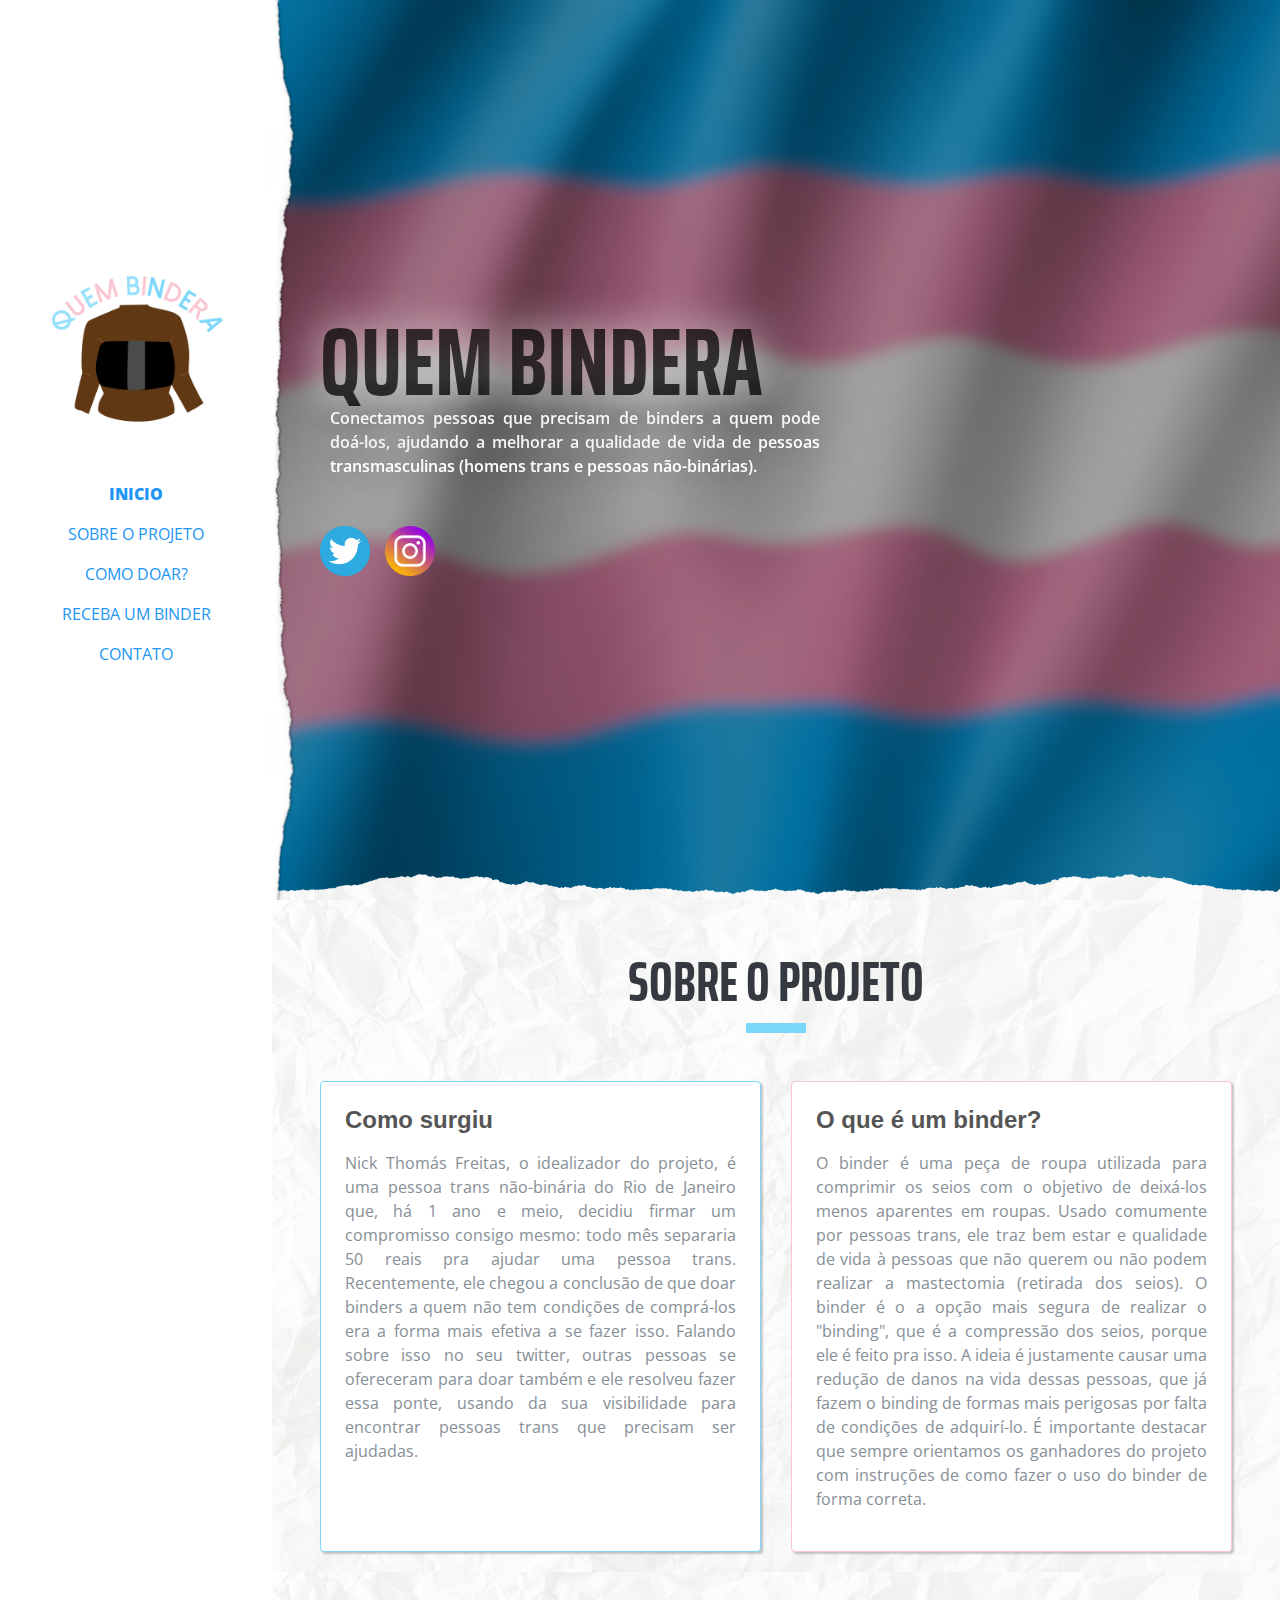
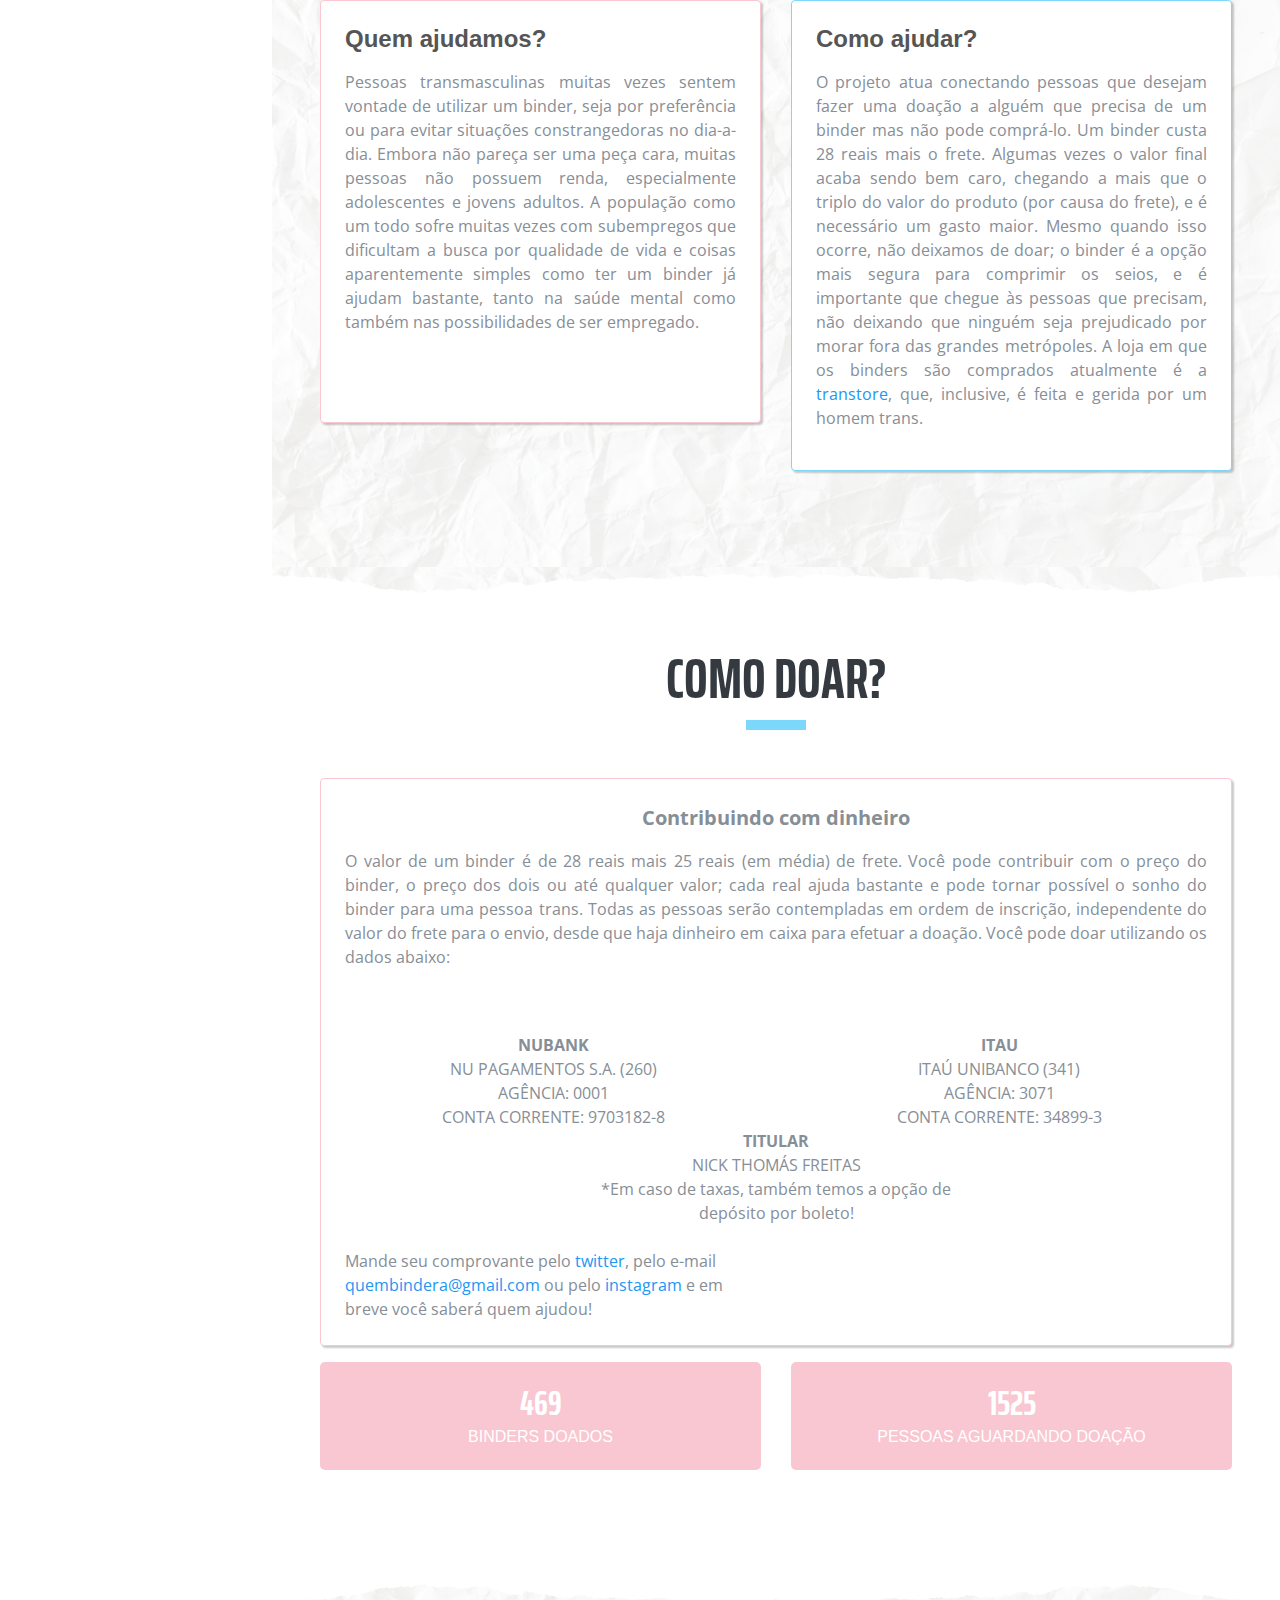
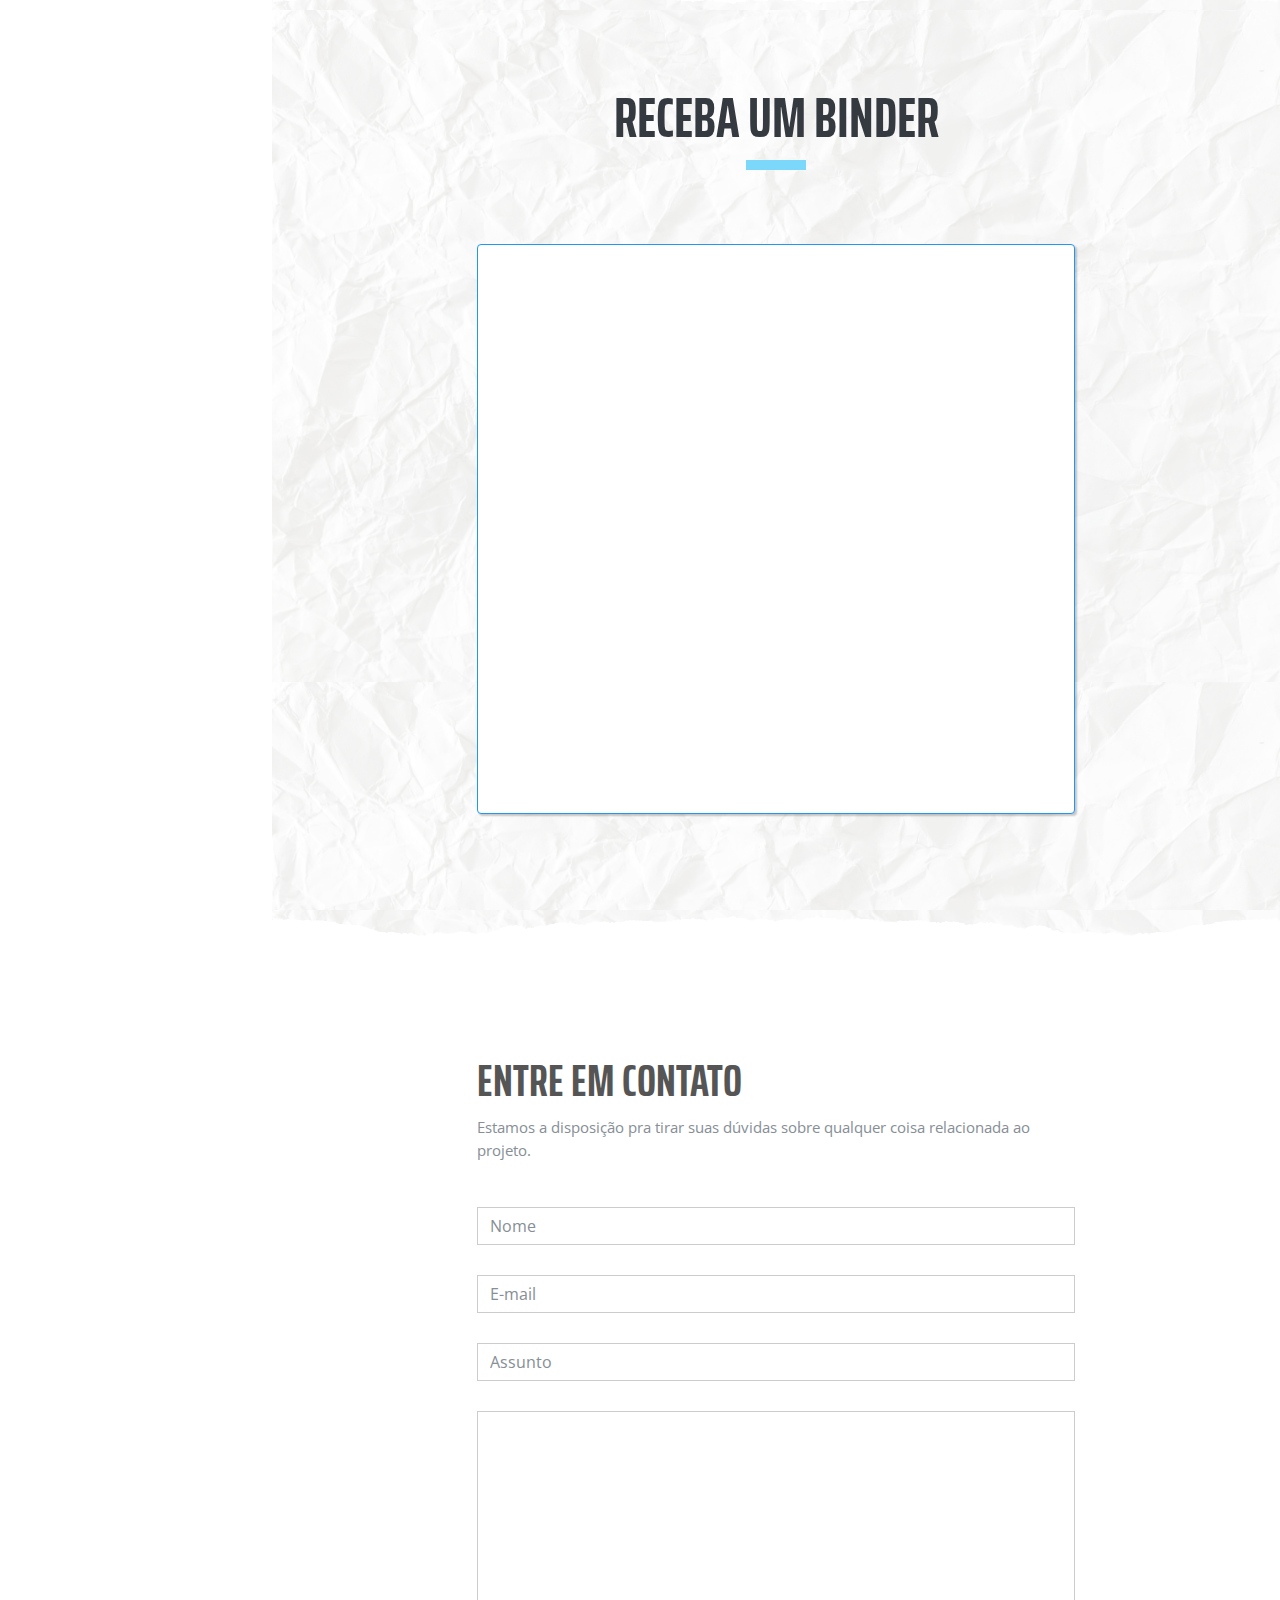
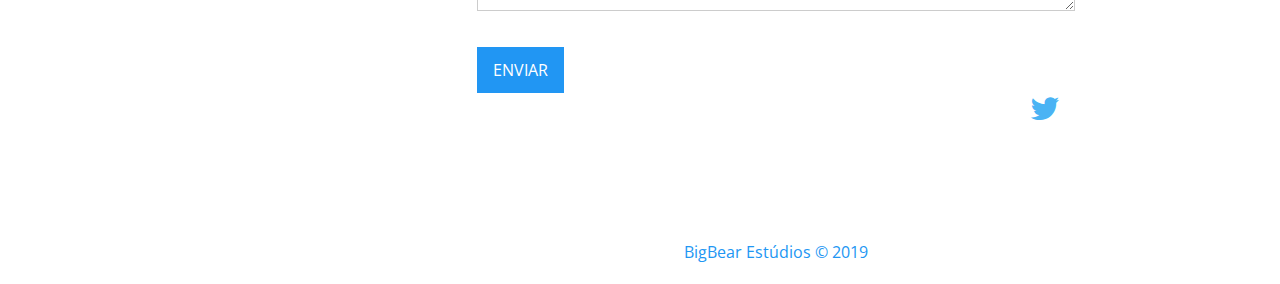
==== commit d9ff50d4: "Update index.html" ====
--- a/index.html
+++ b/index.html
@@ -247,14 +247,14 @@
               <div class="col-sm-12 col-md-6">
                   <div class="skill-item">
                        <!-- NUMERODOADOS -->
-                      <h2><span class="counter"> 407 </span></h2>
+                      <h2><span class="counter"> 469 </span></h2>
                       <p>BINDERS DOADOS</p>
                   </div>
               </div>
               <div class="col-sm-12 col-md-6">
                   <div class="skill-item">
                     <!-- NUMEROAGUARDANDO -->
-                      <h2><span class="counter"> 1240 </span></h2>
+                      <h2><span class="counter"> 1525 </span></h2>
                       <p>PESSOAS AGUARDANDO DOAÇÃO</p>
                   </div>
               </div>
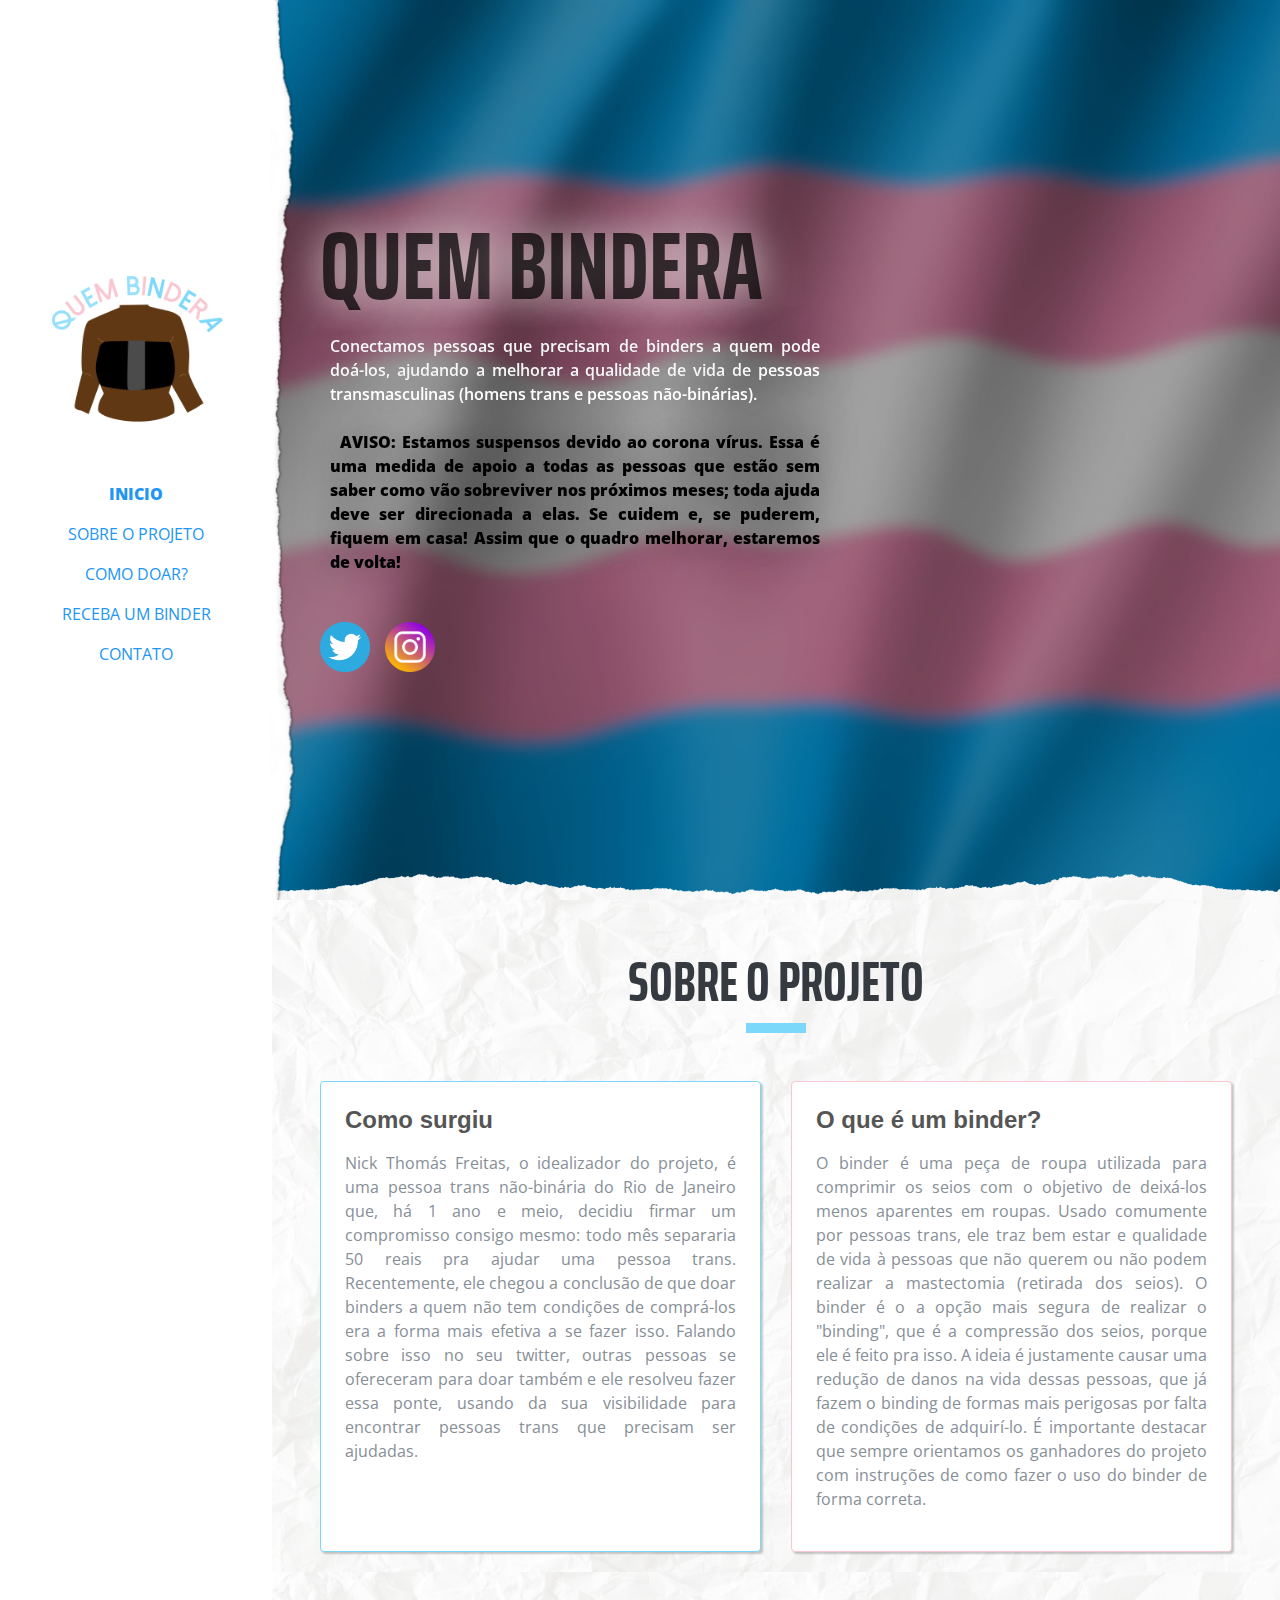
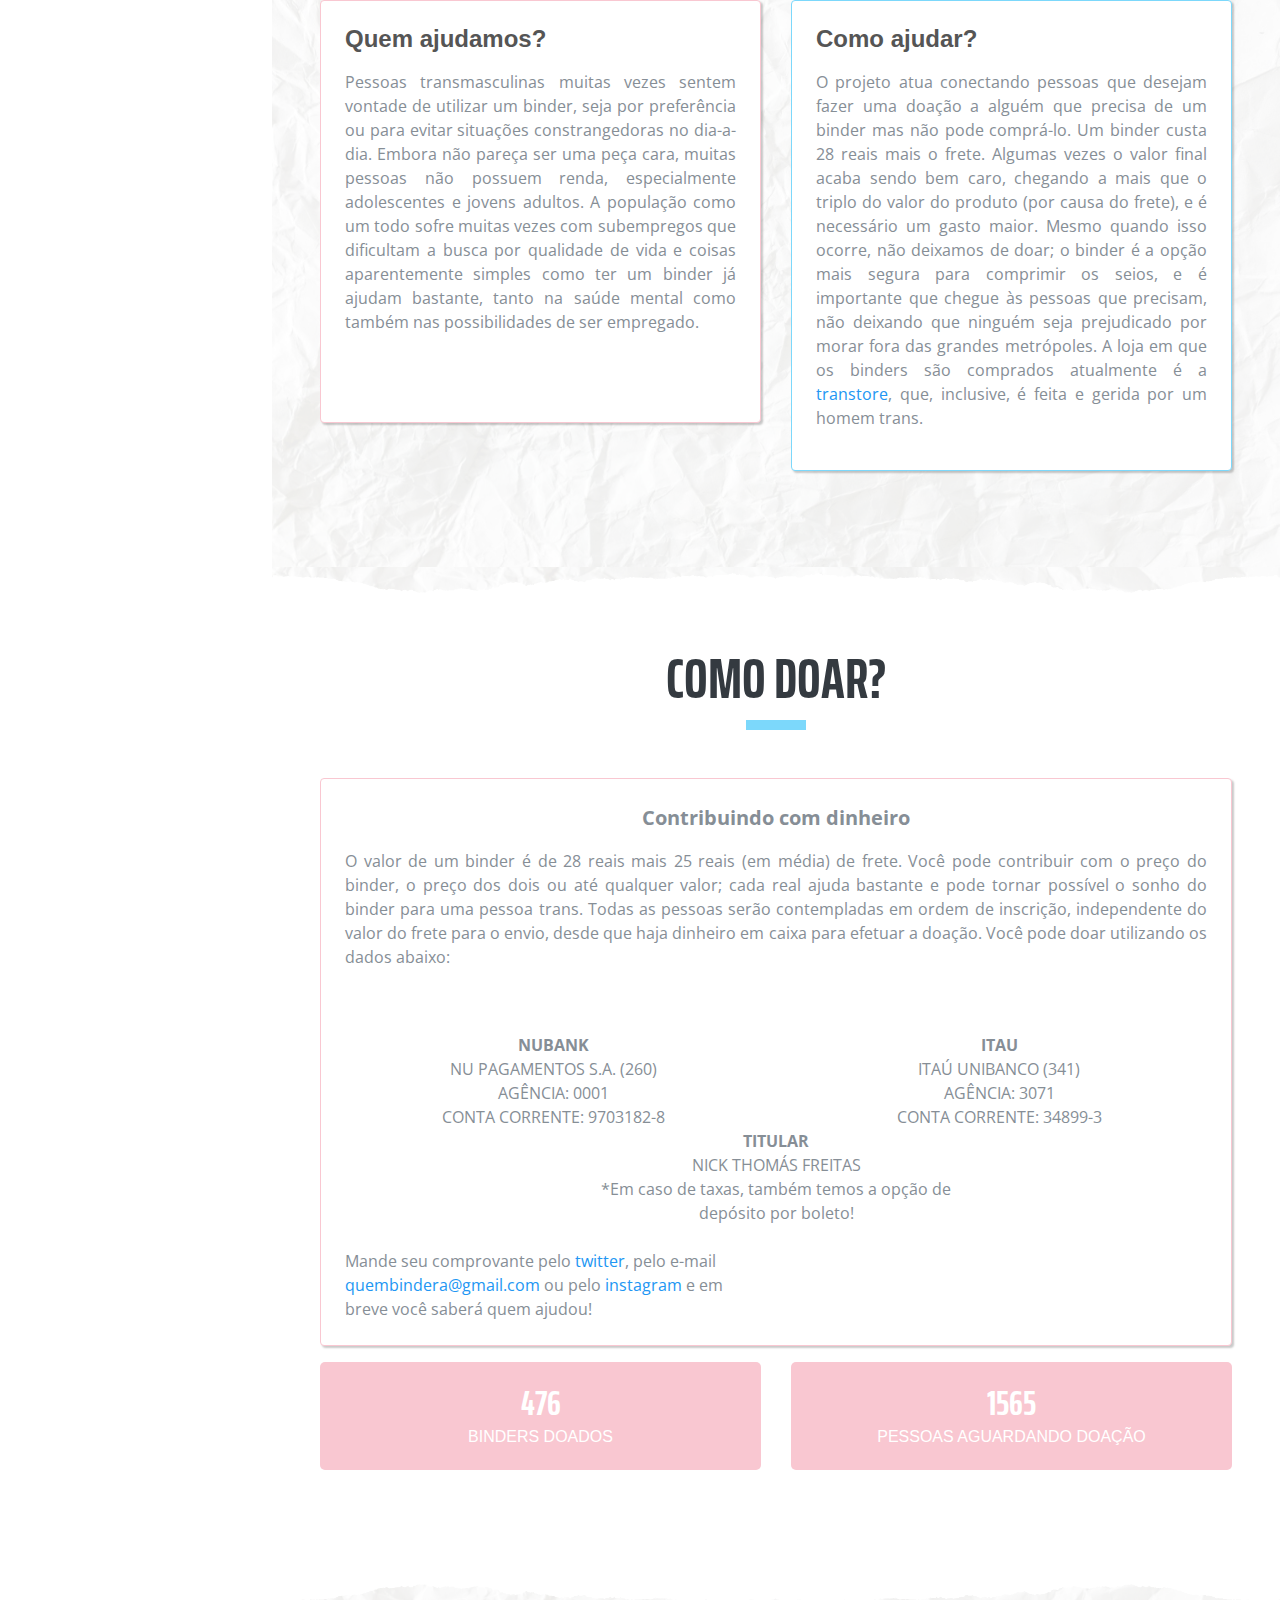
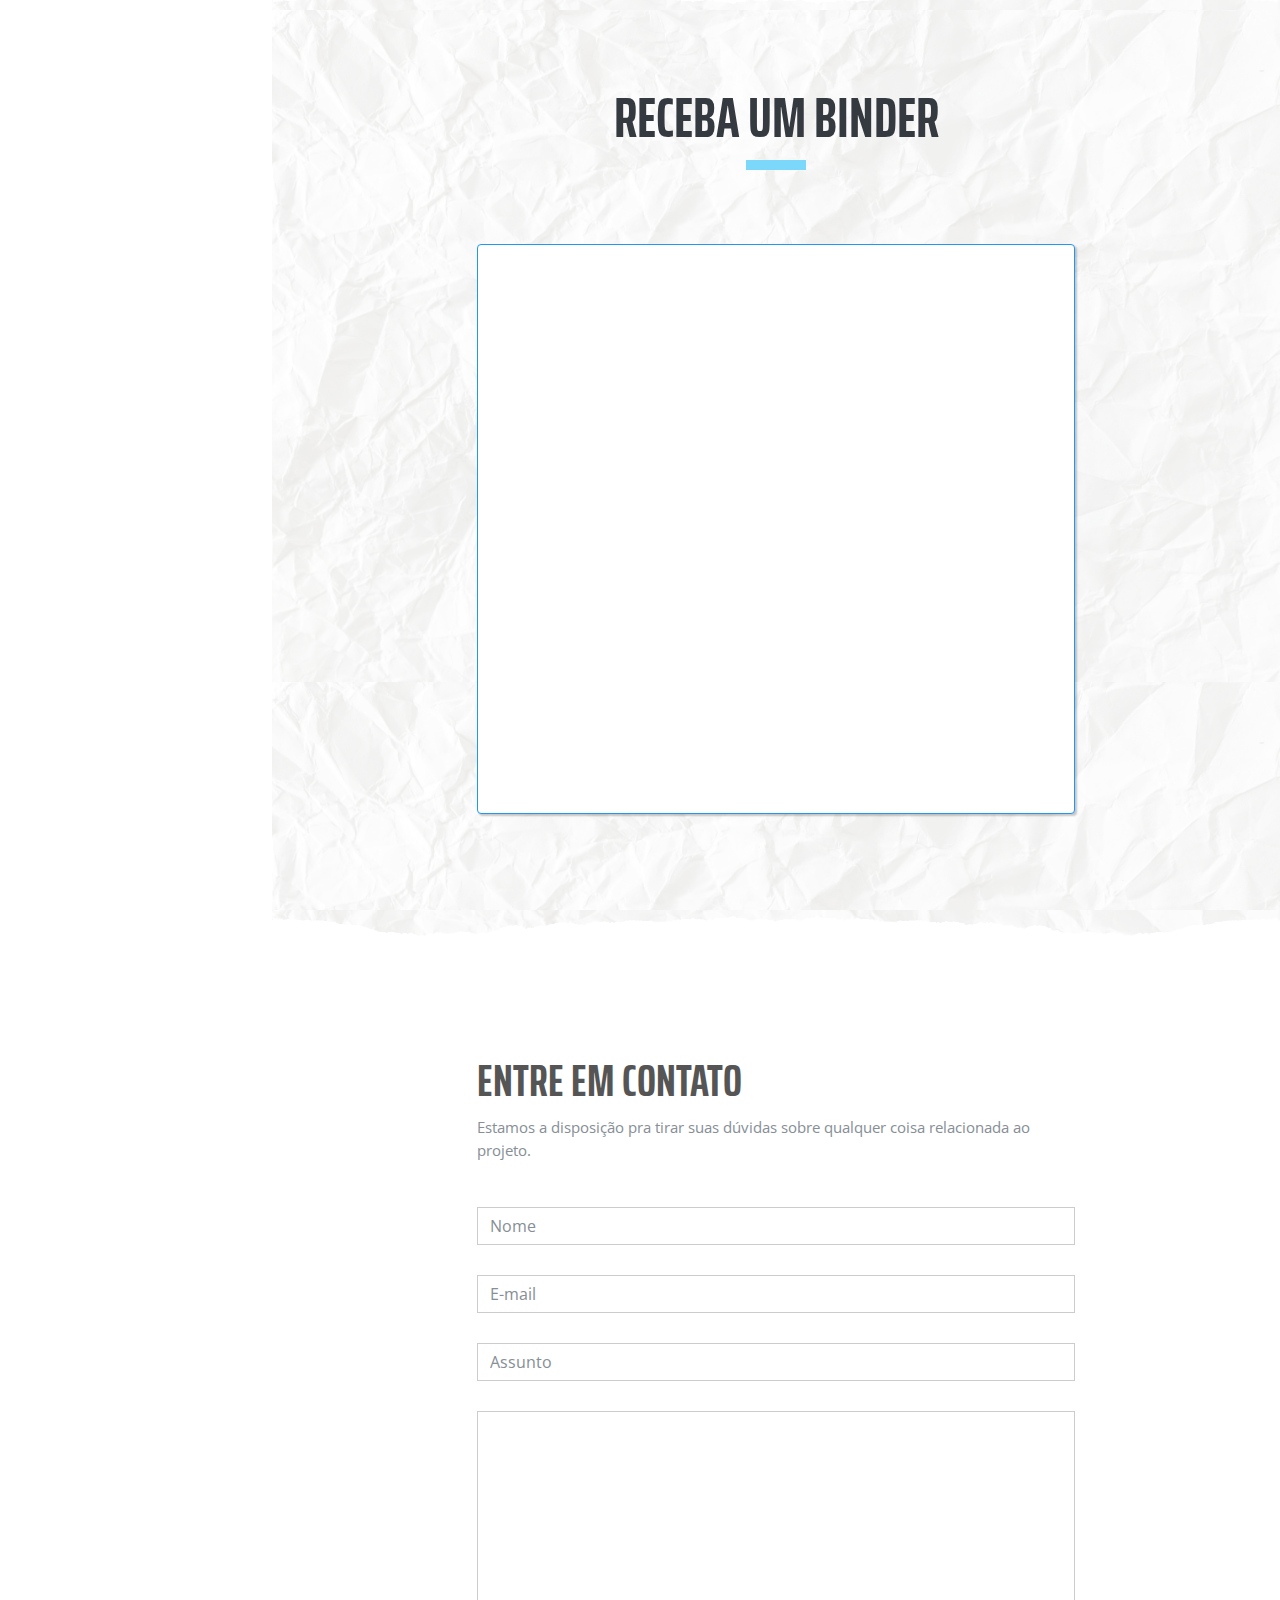
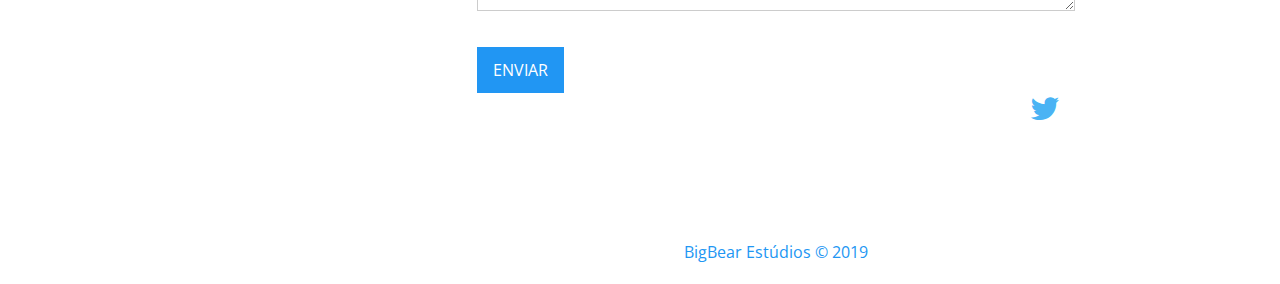
==== commit 157032a9: "add: coronavirus message" ====
--- a/index.html
+++ b/index.html
@@ -1,18 +1,17 @@
-
-
 <!DOCTYPE html>
 <html lang="en">
 
 <head>
-    <meta charset="utf-8">
-    <meta name="viewport" content="width=device-width, initial-scale=1, shrink-to-fit=no">
-    <meta name="description" content="Conectamos pessoas que precisam de binders a quem pode doá-los, ajudando a melhorar a qualidade de vida de homens trans e pessoas transmasculinas num geral.">
-    <meta name="author" content="BigBear Estúdios - Desenvolvimento Freelancer">
-
-    <link rel="shortcut icon" href="img/favicon.ico">
-    <title>Quem Bindera </title>
-
-	 <script>
+  <meta charset="utf-8">
+  <meta name="viewport" content="width=device-width, initial-scale=1, shrink-to-fit=no">
+  <meta name="description"
+    content="Conectamos pessoas que precisam de binders a quem pode doá-los, ajudando a melhorar a qualidade de vida de homens trans e pessoas transmasculinas num geral.">
+  <meta name="author" content="BigBear Estúdios - Desenvolvimento Freelancer">
+
+  <link rel="shortcut icon" href="img/favicon.ico">
+  <title>Quem Bindera </title>
+
+  <script>
     function isScrolledIntoView(el) {
       var rect = el.getBoundingClientRect();
       var elemTop = rect.top;
@@ -24,371 +23,420 @@
       //isVisible = elemTop < window.innerHeight && elemBottom >= 0;
       return isVisible;
     }
-    function titulonavbar(){
+    function titulonavbar() {
       var el = document.getElementById('titulo-trans');
-      if (isScrolledIntoView(el) == true){
+      if (isScrolledIntoView(el) == true) {
         document.getElementById('titulo-da-nav').style.display = "none";
       } else {
         document.getElementById('titulo-da-nav').style.display = "block";
       }
     }
-   </script>
-
-
-    <!-- Global stylesheets -->
-    <link href="css/bootstrap/bootstrap.min.css" rel="stylesheet">
-    <link href="https://fonts.googleapis.com/css?family=Saira+Extra+Condensed:100,200,300,400,500,600,700,800,900" rel="stylesheet">
-    <link href="https://fonts.googleapis.com/css?family=Open+Sans:300,300i,400,400i,600,600i,700,700i,800,800i" rel="stylesheet">
-    <link href="font-awesome/css/font-awesome.min.css" rel="stylesheet">
-    <link href="css/devicons/css/devicons.min.css" rel="stylesheet">
-    <link href="css/simple-line-icons/css/simple-line-icons.css" rel="stylesheet">
-    <link href="css/style.css" rel="stylesheet">
+  </script>
+
+
+  <!-- Global stylesheets -->
+  <link href="css/bootstrap/bootstrap.min.css" rel="stylesheet">
+  <link href="https://fonts.googleapis.com/css?family=Saira+Extra+Condensed:100,200,300,400,500,600,700,800,900"
+    rel="stylesheet">
+  <link href="https://fonts.googleapis.com/css?family=Open+Sans:300,300i,400,400i,600,600i,700,700i,800,800i"
+    rel="stylesheet">
+  <link href="font-awesome/css/font-awesome.min.css" rel="stylesheet">
+  <link href="css/devicons/css/devicons.min.css" rel="stylesheet">
+  <link href="css/simple-line-icons/css/simple-line-icons.css" rel="stylesheet">
+  <link href="css/style.css" rel="stylesheet">
 </head>
 
 <body id="page-top" onscroll="titulonavbar()" onload="titulonavbar()">
-    
-    <nav class="navbar navbar-expand-lg navbar-dark bg-primary fixed-top" id="sideNav">
-      <a class="navbar-brand js-scroll-trigger" href="#page-top">
-        <span class="d-block d-lg-none  mx-0 px-0"><img src="img/logo-white.png" alt="" class="img-fluid"></span>
-        <span class="d-none d-lg-block">
-          <img class="img-fluid img-profile mx-auto mb-2" src="img/Logo.png" alt="">
-        </span>
-      </a>
-        <button class="navbar-toggler" type="button" data-toggle="collapse" data-target="#navbarSupportedContent" aria-controls="navbarSupportedContent" aria-expanded="false" aria-label="Toggle navigation">
-            <span class="navbar-toggler-icon"></span>
-        </button>
-        <div id="titulo-da-nav" style="display: none";>
-          <h3 style="color: color: #000000ba;text-shadow: 0px 0px 40px #dcd7d7;" > Quem bindera </span></h3>
-        </div>
-        <div class="collapse navbar-collapse" id="navbarSupportedContent">
-            <ul class="navbar-nav">
-                <li class="nav-item">
-                    <a class="nav-link js-scroll-trigger menuColor" href="#about">Inicio</a>
-                </li>
-                <li class="nav-item">
-                    <a class="nav-link js-scroll-trigger" href="#experience">Sobre o Projeto</a>
-                </li>
-                <li class="nav-item">
-                    <a class="nav-link js-scroll-trigger" href="#apadrinhe">Como doar?</a>
-                </li>
-                <li class="nav-item">
-                    <a class="nav-link js-scroll-trigger" href="#awards">Receba um binder</a>
-                </li>
-                <li class="nav-item">
-                    <a class="nav-link js-scroll-trigger" href="#contact">Contato</a>
-                </li>
-          
-            </ul>
-        </div>
-    </nav>
-<nav class=" fixed-top" id="sideNav" style="
+
+  <nav class="navbar navbar-expand-lg navbar-dark bg-primary fixed-top" id="sideNav">
+    <a class="navbar-brand js-scroll-trigger" href="#page-top">
+      <span class="d-block d-lg-none  mx-0 px-0"><img src="img/logo-white.png" alt="" class="img-fluid"></span>
+      <span class="d-none d-lg-block">
+        <img class="img-fluid img-profile mx-auto mb-2" src="img/Logo.png" alt="">
+      </span>
+    </a>
+    <button class="navbar-toggler" type="button" data-toggle="collapse" data-target="#navbarSupportedContent"
+      aria-controls="navbarSupportedContent" aria-expanded="false" aria-label="Toggle navigation">
+      <span class="navbar-toggler-icon"></span>
+    </button>
+    <div id="titulo-da-nav" style="display: none" ;>
+      <h3 style="color: color: #000000ba;text-shadow: 0px 0px 40px #dcd7d7;"> Quem bindera </span></h3>
+    </div>
+    <div class="collapse navbar-collapse" id="navbarSupportedContent">
+      <ul class="navbar-nav">
+        <li class="nav-item">
+          <a class="nav-link js-scroll-trigger menuColor" href="#about">Inicio</a>
+        </li>
+        <li class="nav-item">
+          <a class="nav-link js-scroll-trigger" href="#experience">Sobre o Projeto</a>
+        </li>
+        <li class="nav-item">
+          <a class="nav-link js-scroll-trigger" href="#apadrinhe">Como doar?</a>
+        </li>
+        <li class="nav-item">
+          <a class="nav-link js-scroll-trigger" href="#awards">Receba um binder</a>
+        </li>
+        <li class="nav-item">
+          <a class="nav-link js-scroll-trigger" href="#contact">Contato</a>
+        </li>
+
+      </ul>
+    </div>
+  </nav>
+  <nav class=" fixed-top" id="sideNav" style="
     background-image: url(&quot;./img/folha.png&quot;);
     left: 270px;
     width: 25px;
     background-repeat: no-repeat;
     background-size: cover;
 ">
-     
-    </nav>
-    <div class="container-fluid p-0">
+
+  </nav>
+  <div class="container-fluid p-0">
 
     <!--====================================================
                         ABOUT
     ======================================================-->
-      <section class="resume-section p-3 p-lg-5 d-flex d-column" id="about">
-          <div class="my-auto" >
-              <h1 class="mb-0" style="color: #000000ba;text-shadow: 0px 0px 40px #dcd7d7;" id="titulo-trans">QUEM
-                <span class="text-title" style="color: #000000ba;text-shadow: 0px 0px 40px #dcd7d7;">BINDERA</span>
-              </h1>
-             
-              <p class="mb-5" style="color: white;max-width: 500px;font-weight: 600;font-size: medium; padding-left: 10px; text-shadow: 0px 0px 40px black; text-align: justify" >Conectamos pessoas que precisam de binders a quem pode doá-los, ajudando a melhorar a qualidade de vida de pessoas transmasculinas (homens trans e pessoas não-binárias).<p>
-              <ul class="list-inline list-social-icons mb-0">
-                   <li class="list-inline-item">
-                      <a href="https://twitter.com/quembindera" target="_blank">
-                        <span class="fa-stack fa-lg">
-							<div class="twitter-logo">
-							</div>
-						</span>
-					</a>
-                  </li>
-				  <li class="list-inline-item">
-                      <a href="https://instagram.com/quembindera" target="_blank">
-                        <span class="fa-stack fa-lg">
-							<div class="instagram-logo">
-							</div>
-						</span>
-					</a>
-                  </li>
-              </ul>
-          </div>
-
-         <div class="folha">
-            
-          </div> 
-      </section>
+    <section class="resume-section p-3 p-lg-5 d-flex d-column" id="about">
+      <div class="my-auto">
+        <h1 class="mb-0" style="color: #000000ba;text-shadow: 0px 0px 40px #dcd7d7;" id="titulo-trans">QUEM
+          <span class="text-title" style="color: #000000ba;text-shadow: 0px 0px 40px #dcd7d7;">BINDERA</span>
+        </h1>
+
+        <p class="mb-5"
+          style="color: white;max-width: 500px;font-weight: 600;font-size: medium; padding-left: 10px; text-shadow: 0px 0px 40px black; text-align: justify">
+          <br>
+          Conectamos pessoas que precisam de binders a quem pode doá-los, ajudando a melhorar a qualidade de vida de
+          pessoas transmasculinas (homens trans e pessoas não-binárias).
+          <br><br>
+          <span
+            style="color: black;max-width: 500px;font-weight: 800;font-size: medium; padding-left: 10px; text-shadow: 0px 0px 40px black; text-align: justify">
+            AVISO: Estamos suspensos devido ao corona vírus. Essa é uma medida de apoio a todas as pessoas que estão sem
+            saber
+            como vão
+            sobreviver nos próximos meses; toda ajuda deve ser direcionada a elas. Se cuidem e, se puderem, fiquem em
+            casa! Assim que o quadro melhorar, estaremos de volta!
+          </span>
+        </p>
+
+        <ul class="list-inline list-social-icons mb-0">
+          <li class="list-inline-item">
+            <a href="https://twitter.com/quembindera" target="_blank">
+              <span class="fa-stack fa-lg">
+                <div class="twitter-logo">
+                </div>
+              </span>
+            </a>
+          </li>
+          <li class="list-inline-item">
+            <a href="https://instagram.com/quembindera" target="_blank">
+              <span class="fa-stack fa-lg">
+                <div class="instagram-logo">
+                </div>
+              </span>
+            </a>
+          </li>
+        </ul>
+      </div>
+
+      <div class="folha">
+
+      </div>
+    </section>
 
     <!--====================================================
                         SOBRE O PROJETO
-    ======================================================-->      
-      <section class="resume-section p-3 p-lg-5 " id="experience">
-          <div class="row my-auto">
-              <div class="col-12">
-                <h2 class="  text-center">SOBRE O PROJETO</h2>
-                <div class="mb-5 heading-border"></div>
-              </div>
-              <div class="resume-item col-md-6 col-sm-12 " > 
-                <div class="card mx-0 p-4 mb-5" style="border-color: #7cd8fb; box-shadow: 2px 2px 2px rgba(0, 0, 0, 0.21);">
-                  <div class=" resume-content mr-auto">
-                      <h4 class="mb-3"> Como surgiu</h4>
-                      <p class="p-sobre">Nick Thomás Freitas, o idealizador do projeto, é uma pessoa trans não-binária do Rio de Janeiro que, há 1 ano e meio, decidiu firmar um compromisso consigo mesmo: todo mês separaria 50 reais pra ajudar uma pessoa trans. Recentemente, ele chegou a conclusão de que doar binders a quem não tem condições de comprá-los era a forma mais efetiva a se fazer isso. Falando sobre isso no seu twitter, outras pessoas se ofereceram para doar também e ele resolveu fazer essa ponte, usando da sua visibilidade para encontrar pessoas trans que precisam ser ajudadas. <br> <br> <br></p>
-                  </div>
-                  <div class="resume-date text-md-right">
-                      <span class="text-primary"></span>
-                  </div>
-                </div>  
-              </div>
-              <div class="resume-item col-md-6 col-sm-12">
-                <div class="card mx-0 p-4 mb-5" style="border-color: #f9c7d1; box-shadow: 2px 2px 2px rgba(0, 0, 0, 0.21);">
-                  <div class="resume-content mr-auto">
-                      <h4 class="mb-3">  O que é um binder?</h4>
-                      <p class="p-sobre">O binder é uma peça de roupa utilizada para comprimir os seios com o objetivo de deixá-los menos aparentes em roupas. Usado comumente por pessoas trans, ele traz bem estar e qualidade de vida à pessoas que não querem ou não podem realizar a mastectomia (retirada dos seios). 
-O binder é o a opção mais segura de realizar o "binding", que é a compressão dos seios, porque ele é feito pra isso. A ideia é justamente causar uma redução de danos na vida dessas pessoas, que já fazem o binding de formas mais perigosas por falta de condições de adquirí-lo.
-É importante destacar que sempre orientamos os ganhadores do projeto com instruções de como fazer o uso do binder de forma correta.</p>
-                  </div>
-                  <div class="resume-date text-md-right">
-                      <span class="text-primary"></span>
-                  </div>
-                </div>  
-              </div>
-              <div class="resume-item col-md-6 col-sm-12">
-                <div class="card mx-0 p-4 mb-5" style="border-color: #f9c7d1; box-shadow: 2px 2px 2px rgba(0, 0, 0, 0.21);">
-                  <div class="resume-content mr-auto">
-                      <h4 class="mb-3">Quem ajudamos?</h4>
-                      <p class="p-sobre">Pessoas transmasculinas muitas vezes sentem vontade de utilizar um binder, seja por preferência ou para evitar situações constrangedoras no dia-a-dia. Embora não pareça ser uma peça cara, muitas pessoas não possuem renda, especialmente adolescentes e jovens adultos. A população como um todo sofre muitas vezes com subempregos que dificultam a busca por qualidade de vida e coisas aparentemente simples como ter um binder já ajudam bastante, tanto na saúde mental como também nas possibilidades de ser empregado.<br><br><br></p>
-                  </div>
-                  <div class="resume-date text-md-right">
-                      <span class="text-primary"></span>
-                  </div>
-                </div>  
-              </div>
-              <div class="resume-item col-md-6 col-sm-12">
-                <div class="card mx-0 p-4 mb-5" style="border-color: #7cd8fb; box-shadow: 2px 2px 2px rgba(0, 0, 0, 0.21);">
-                  <div class="resume-content mr-auto">
-                      <h4 class="mb-3">Como ajudar?</h4>
-                      <p class="p-sobre">O projeto atua conectando pessoas que desejam fazer uma doação a alguém que precisa de um binder mas não pode comprá-lo. Um binder custa 28 reais mais o frete.
-Algumas vezes o valor final acaba sendo bem caro, chegando a mais que o triplo do valor do produto (por causa do frete), e é necessário um gasto maior. Mesmo quando isso ocorre, não deixamos de doar; o binder é a opção mais segura para comprimir os seios, e é importante que chegue às pessoas que precisam, não deixando que ninguém seja prejudicado por morar fora das grandes metrópoles. A loja em que os binders são comprados atualmente é a  <a href="https://transtore.com.br" target="_blank">transtore</a>, que, inclusive, é feita e gerida por um homem trans. </p>
-                  </div>
-                  <div class="resume-date text-md-right">
-                      <span class="text-primary"></span>
-                  </div>
-                </div>  
-              </div>
-          </div>
-      </section>
+    ======================================================-->
+    <section class="resume-section p-3 p-lg-5 " id="experience">
+      <div class="row my-auto">
+        <div class="col-12">
+          <h2 class="  text-center">SOBRE O PROJETO</h2>
+          <div class="mb-5 heading-border"></div>
+        </div>
+        <div class="resume-item col-md-6 col-sm-12 ">
+          <div class="card mx-0 p-4 mb-5" style="border-color: #7cd8fb; box-shadow: 2px 2px 2px rgba(0, 0, 0, 0.21);">
+            <div class=" resume-content mr-auto">
+              <h4 class="mb-3"> Como surgiu</h4>
+              <p class="p-sobre">Nick Thomás Freitas, o idealizador do projeto, é uma pessoa trans não-binária do Rio de
+                Janeiro que, há 1 ano e meio, decidiu firmar um compromisso consigo mesmo: todo mês separaria 50 reais
+                pra ajudar uma pessoa trans. Recentemente, ele chegou a conclusão de que doar binders a quem não tem
+                condições de comprá-los era a forma mais efetiva a se fazer isso. Falando sobre isso no seu twitter,
+                outras pessoas se ofereceram para doar também e ele resolveu fazer essa ponte, usando da sua
+                visibilidade para encontrar pessoas trans que precisam ser ajudadas. <br> <br> <br></p>
+            </div>
+            <div class="resume-date text-md-right">
+              <span class="text-primary"></span>
+            </div>
+          </div>
+        </div>
+        <div class="resume-item col-md-6 col-sm-12">
+          <div class="card mx-0 p-4 mb-5" style="border-color: #f9c7d1; box-shadow: 2px 2px 2px rgba(0, 0, 0, 0.21);">
+            <div class="resume-content mr-auto">
+              <h4 class="mb-3"> O que é um binder?</h4>
+              <p class="p-sobre">O binder é uma peça de roupa utilizada para comprimir os seios com o objetivo de
+                deixá-los menos aparentes em roupas. Usado comumente por pessoas trans, ele traz bem estar e qualidade
+                de vida à pessoas que não querem ou não podem realizar a mastectomia (retirada dos seios).
+                O binder é o a opção mais segura de realizar o "binding", que é a compressão dos seios, porque ele é
+                feito pra isso. A ideia é justamente causar uma redução de danos na vida dessas pessoas, que já fazem o
+                binding de formas mais perigosas por falta de condições de adquirí-lo.
+                É importante destacar que sempre orientamos os ganhadores do projeto com instruções de como fazer o uso
+                do binder de forma correta.</p>
+            </div>
+            <div class="resume-date text-md-right">
+              <span class="text-primary"></span>
+            </div>
+          </div>
+        </div>
+        <div class="resume-item col-md-6 col-sm-12">
+          <div class="card mx-0 p-4 mb-5" style="border-color: #f9c7d1; box-shadow: 2px 2px 2px rgba(0, 0, 0, 0.21);">
+            <div class="resume-content mr-auto">
+              <h4 class="mb-3">Quem ajudamos?</h4>
+              <p class="p-sobre">Pessoas transmasculinas muitas vezes sentem vontade de utilizar um binder, seja por
+                preferência ou para evitar situações constrangedoras no dia-a-dia. Embora não pareça ser uma peça cara,
+                muitas pessoas não possuem renda, especialmente adolescentes e jovens adultos. A população como um todo
+                sofre muitas vezes com subempregos que dificultam a busca por qualidade de vida e coisas aparentemente
+                simples como ter um binder já ajudam bastante, tanto na saúde mental como também nas possibilidades de
+                ser empregado.<br><br><br></p>
+            </div>
+            <div class="resume-date text-md-right">
+              <span class="text-primary"></span>
+            </div>
+          </div>
+        </div>
+        <div class="resume-item col-md-6 col-sm-12">
+          <div class="card mx-0 p-4 mb-5" style="border-color: #7cd8fb; box-shadow: 2px 2px 2px rgba(0, 0, 0, 0.21);">
+            <div class="resume-content mr-auto">
+              <h4 class="mb-3">Como ajudar?</h4>
+              <p class="p-sobre">O projeto atua conectando pessoas que desejam fazer uma doação a alguém que precisa de
+                um binder mas não pode comprá-lo. Um binder custa 28 reais mais o frete.
+                Algumas vezes o valor final acaba sendo bem caro, chegando a mais que o triplo do valor do produto (por
+                causa do frete), e é necessário um gasto maior. Mesmo quando isso ocorre, não deixamos de doar; o binder
+                é a opção mais segura para comprimir os seios, e é importante que chegue às pessoas que precisam, não
+                deixando que ninguém seja prejudicado por morar fora das grandes metrópoles. A loja em que os binders
+                são comprados atualmente é a <a href="https://transtore.com.br" target="_blank">transtore</a>, que,
+                inclusive, é feita e gerida por um homem trans. </p>
+            </div>
+            <div class="resume-date text-md-right">
+              <span class="text-primary"></span>
+            </div>
+          </div>
+        </div>
+      </div>
+    </section>
 
     <!--====================================================
                         PORTFOLIO
-    ======================================================-->      
-  <div class="folhainvertida"> </div>
-      <section class="resume-section p-3 p-lg-5 d-flex flex-column" id="apadrinhe"> 
-
-          <div class="row my-auto">
-             
-              <div class="col-12">
-                <h2 class="  text-center">COMO DOAR?</h2>
-                <div class="mb-5 heading-border"></div>
-              </div>
-              <div class="col-sm-12 col-md-12">
-                <div class="card mx-0 p-4 mb-5" style="border-color: #f9c7d1; box-shadow: 2px 2px 2px rgba(0, 0, 0, 0.21);">
-                  <p class="apadrinhe-subtitulo">Contribuindo com dinheiro</p>
-                  <p class="p-sobre">O valor de um binder é de 28 reais mais 25 reais (em média) de frete. Você pode contribuir com o preço do binder, o preço dos dois ou até qualquer valor; cada real ajuda bastante e pode tornar possível o sonho do binder para uma pessoa trans. Todas as pessoas serão contempladas em ordem de inscrição, independente do valor do frete para o envio, desde que haja dinheiro em caixa para efetuar a doação. Você pode doar utilizando os dados abaixo: 
-                  <br><br>
-
-                  
-                <br></p>
-
-                  <div class="row justify-content-center">
-                    <div class="col-sm-12 col-md-6 " align="center">
-                      
-                        <strong>NUBANK</strong> <br>
-						NU PAGAMENTOS S.A. (260)<br>
-						AGÊNCIA: 0001<br>
-						CONTA CORRENTE: 9703182-8<br>
-                      
-                      
-                  </div>
-                  <div class="col-sm-12 col-md-6" align="center">
-                      
-                         <strong>ITAU</strong> <br>
-						ITAÚ UNIBANCO (341)<br>
-						AGÊNCIA: 3071<br>
-						CONTA CORRENTE: 34899-3<br>
-                      
-                      
-                  </div>
-                </div>
-				
-				 <div class="row justify-content-center">
-					<div class="col-sm-12 col-md-6" align="center">
-					<strong>TITULAR</strong><br>
-					NICK THOMÁS FREITAS<br>
-					*Em caso de taxas, também temos a opção de depósito por boleto! <br><br>
-					</div>
-				 </div>
-				<div class="row justify-content-left">
-				<div class="col-sm-12 col-md-6" >
-					Mande seu comprovante pelo <a href="https://twitter.com/quembindera" target="_blank"> twitter<a/>, pelo e-mail <a href="mailto:quembindera@gmail.com" class="">quembindera@gmail.com</a> ou pelo <a href="https://instagram.com/quembindera" target="_blank"> instagram<a/> e em breve você saberá quem ajudou!
-				</div>
-				</div>
-                </div>
-				
-				
-                <div class="row text-center my-auto ">    
+    ======================================================-->
+    <div class="folhainvertida"> </div>
+    <section class="resume-section p-3 p-lg-5 d-flex flex-column" id="apadrinhe">
+
+      <div class="row my-auto">
+
+        <div class="col-12">
+          <h2 class="  text-center">COMO DOAR?</h2>
+          <div class="mb-5 heading-border"></div>
+        </div>
+        <div class="col-sm-12 col-md-12">
+          <div class="card mx-0 p-4 mb-5" style="border-color: #f9c7d1; box-shadow: 2px 2px 2px rgba(0, 0, 0, 0.21);">
+            <p class="apadrinhe-subtitulo">Contribuindo com dinheiro</p>
+            <p class="p-sobre">O valor de um binder é de 28 reais mais 25 reais (em média) de frete. Você pode
+              contribuir com o preço do binder, o preço dos dois ou até qualquer valor; cada real ajuda bastante e pode
+              tornar possível o sonho do binder para uma pessoa trans. Todas as pessoas serão contempladas em ordem de
+              inscrição, independente do valor do frete para o envio, desde que haja dinheiro em caixa para efetuar a
+              doação. Você pode doar utilizando os dados abaixo:
+              <br><br>
+
+
+              <br></p>
+
+            <div class="row justify-content-center">
+              <div class="col-sm-12 col-md-6 " align="center">
+
+                <strong>NUBANK</strong> <br>
+                NU PAGAMENTOS S.A. (260)<br>
+                AGÊNCIA: 0001<br>
+                CONTA CORRENTE: 9703182-8<br>
+
+
+              </div>
+              <div class="col-sm-12 col-md-6" align="center">
+
+                <strong>ITAU</strong> <br>
+                ITAÚ UNIBANCO (341)<br>
+                AGÊNCIA: 3071<br>
+                CONTA CORRENTE: 34899-3<br>
+
+
+              </div>
+            </div>
+
+            <div class="row justify-content-center">
+              <div class="col-sm-12 col-md-6" align="center">
+                <strong>TITULAR</strong><br>
+                NICK THOMÁS FREITAS<br>
+                *Em caso de taxas, também temos a opção de depósito por boleto! <br><br>
+              </div>
+            </div>
+            <div class="row justify-content-left">
               <div class="col-sm-12 col-md-6">
-                  <div class="skill-item">
-                       <!-- NUMERODOADOS -->
-                      <h2><span class="counter"> 469 </span></h2>
-                      <p>BINDERS DOADOS</p>
-                  </div>
-              </div>
-              <div class="col-sm-12 col-md-6">
-                  <div class="skill-item">
-                    <!-- NUMEROAGUARDANDO -->
-                      <h2><span class="counter"> 1525 </span></h2>
-                      <p>PESSOAS AGUARDANDO DOAÇÃO</p>
-                  </div>
-              </div>
-            </div>
-          </div>
-
-         
-      </section>
-<div class="folha" style="position: relative; ">
-            
-          </div> 
-
-  
+                Mande seu comprovante pelo <a href="https://twitter.com/quembindera" target="_blank"> twitter<a />, pelo
+                  e-mail <a href="mailto:quembindera@gmail.com" class="">quembindera@gmail.com</a> ou pelo <a
+                    href="https://instagram.com/quembindera" target="_blank"> instagram<a /> e em breve você saberá quem
+                    ajudou!
+              </div>
+            </div>
+          </div>
+
+
+          <div class="row text-center my-auto ">
+            <div class="col-sm-12 col-md-6">
+              <div class="skill-item">
+                <!-- NUMERODOADOS -->
+                <h2><span class="counter"> 476 </span></h2>
+                <p>BINDERS DOADOS</p>
+              </div>
+            </div>
+            <div class="col-sm-12 col-md-6">
+              <div class="skill-item">
+                <!-- NUMEROAGUARDANDO -->
+                <h2><span class="counter"> 1565 </span></h2>
+                <p>PESSOAS AGUARDANDO DOAÇÃO</p>
+              </div>
+            </div>
+          </div>
+        </div>
+
+
+    </section>
+    <div class="folha" style="position: relative; ">
+
+    </div>
+
+
     <!--====================================================
                            AWARDS
-    ======================================================-->       
-      <section class="resume-section p-3 p-lg-5 d-flex flex-column" id="awards">
-          <div class="row my-auto">
-              <div class="col-12">
-                <h2 class="  text-center">RECEBA UM BINDER</h2>
-                <div class="mb-5 heading-border"></div>
-              </div> 
-          </div>
-          <div class = "row justify-content-center">
-            <div class="col-sm-12 col-md-8 ">
-              <div class="card mx-0 p-4 mb-5 text-center" style="border-color: #2196f3; box-shadow: 2px 2px 2px rgba(0, 0, 0, 0.21);">
-			  <iframe src="https://docs.google.com/forms/d/e/1FAIpQLSezlI14giTzgc85G33E5YoIzf36-MSZsqLKx0Hp95zyLFmZEg/viewform?embedded=true" width="100%" height="520" frameborder="0" marginheight="0" marginwidth="0">Loading...</iframe>
-              
-            </div>
-            </div>
-      </section> 
+    ======================================================-->
+    <section class="resume-section p-3 p-lg-5 d-flex flex-column" id="awards">
+      <div class="row my-auto">
+        <div class="col-12">
+          <h2 class="  text-center">RECEBA UM BINDER</h2>
+          <div class="mb-5 heading-border"></div>
+        </div>
+      </div>
+      <div class="row justify-content-center">
+        <div class="col-sm-12 col-md-8 ">
+          <div class="card mx-0 p-4 mb-5 text-center"
+            style="border-color: #2196f3; box-shadow: 2px 2px 2px rgba(0, 0, 0, 0.21);">
+            <iframe
+              src="https://docs.google.com/forms/d/e/1FAIpQLSezlI14giTzgc85G33E5YoIzf36-MSZsqLKx0Hp95zyLFmZEg/viewform?embedded=true"
+              width="100%" height="520" frameborder="0" marginheight="0" marginwidth="0">Loading...</iframe>
+
+          </div>
+        </div>
+    </section>
 
     <!--====================================================
                           CONTACT
-    ======================================================-->  
-     <div class="folhainvertida"> </div>     
-      <section class="resume-section p-3 p-lg-5 d-flex flex-column">
-          <div class="row my-auto justify-content-center" id="contact"> 
-            <div class="col-md-8 ">
-              <div class="contact-cont">
-                <h3>ENTRE EM CONTATO</h3>
-                <div class="heading-border-light"></div>
-                <p>Estamos a disposição pra tirar suas dúvidas sobre qualquer coisa relacionada ao projeto.</p>
-              </div>  
-               
-              <form action="https://formspree.io/quembindera@gmail.com" method="POST" />
-                <div class="row con-form">
-                 
-                    <div class="col-md-12" data-for="name">
-                      <input type="text" name="name" placeholder="Nome" class="form-control" id="name-form1-3">
-                    </div>
-                    <div class="col-md-12" data-for="email">
-                      <input type="email" name="email" placeholder="E-mail" class="form-control" id="email-form1-3">
-                    </div>
-                    <div class="col-md-12" data-for="phone">
-                      <input type="text" name="assunto" placeholder="Assunto" class="form-control" id="phone-form1-3">
-                    </div>
-                    <div class="col-md-12" data-for="message" for="message-form1-3">
-                      <textarea name="message" id=""></textarea>
-                    </div>
-                    <div class="col-md-4 sub-but"><button class="btn btn-general btn-white" type="submit">Enviar</button></div>
-                  
-                   
-                  </div>
-				  
-				  
-               <div class="col-md-2 float-md-right">
-                 <a href="https://twitter.com/quembindera" target="_empty"><i class="fa top-social fa-twitter fa-2x float-md-right" style="color: #4AB3F4; border-color:#4AB3F4;"></i></a>
-                </div>
-              </div>
-            </form>
-            </div>
-            
-          </div>
-      </section>
-
-     <div class="row row-footer">
-      <div class="col-sm-12 text-center">
+    ======================================================-->
+    <div class="folhainvertida"> </div>
+    <section class="resume-section p-3 p-lg-5 d-flex flex-column">
+      <div class="row my-auto justify-content-center" id="contact">
+        <div class="col-md-8 ">
+          <div class="contact-cont">
+            <h3>ENTRE EM CONTATO</h3>
+            <div class="heading-border-light"></div>
+            <p>Estamos a disposição pra tirar suas dúvidas sobre qualquer coisa relacionada ao projeto.</p>
+          </div>
+
+          <form action="https://formspree.io/quembindera@gmail.com" method="POST" />
+          <div class="row con-form">
+
+            <div class="col-md-12" data-for="name">
+              <input type="text" name="name" placeholder="Nome" class="form-control" id="name-form1-3">
+            </div>
+            <div class="col-md-12" data-for="email">
+              <input type="email" name="email" placeholder="E-mail" class="form-control" id="email-form1-3">
+            </div>
+            <div class="col-md-12" data-for="phone">
+              <input type="text" name="assunto" placeholder="Assunto" class="form-control" id="phone-form1-3">
+            </div>
+            <div class="col-md-12" data-for="message" for="message-form1-3">
+              <textarea name="message" id=""></textarea>
+            </div>
+            <div class="col-md-4 sub-but"><button class="btn btn-general btn-white" type="submit">Enviar</button></div>
+
+
+          </div>
+
+
+          <div class="col-md-2 float-md-right">
+            <a href="https://twitter.com/quembindera" target="_empty"><i
+                class="fa top-social fa-twitter fa-2x float-md-right"
+                style="color: #4AB3F4; border-color:#4AB3F4;"></i></a>
+          </div>
+        </div>
+        </form>
+      </div>
+
+  </div>
+  </section>
+
+  <div class="row row-footer">
+    <div class="col-sm-12 text-center">
       <footer><a href="http://bigbearestudios.com/">BigBear Estúdios © 2019 </a> </footer>
     </div>
-    </div>
-
-
-
-    <!-- Global javascript -->
-    <script src="js/jquery/jquery.min.js"></script>
-    <script src="js/bootstrap/bootstrap.bundle.min.js"></script>
-    <script src="js/jquery-easing/jquery.easing.min.js"></script>
-    <script src="js/counter/jquery.waypoints.min.js"></script>
-    <script src="js/counter/jquery.counterup.min.js"></script>
-    <script src="js/custom.js"></script>
-    <script src="js/formoid.min.js"></script>
-	 <script src="jquery.ripples-min.js" type="text/javascript"></script>
-		<script>
-			$('#about').ripples({
-				resolution: 512,
-				dropRadius: 20,
-				perturbance: 0.04,
-			});
-	
-		</script>
-  
-
-    <script>
-        $(document).ready(function(){
-
-        $(".filter-b").click(function(){
-            var value = $(this).attr('data-filter');
-            if(value == "all")
-            { 
-                $('.filter').show('1000');
-            }
-            else
-            { 
-                $(".filter").not('.'+value).hide('3000');
-                $('.filter').filter('.'+value).show('3000');
-            }
-        });
-        
-        if ($(".filter-b").removeClass("active")) {
-          $(this).removeClass("active");
+  </div>
+
+
+
+  <!-- Global javascript -->
+  <script src="js/jquery/jquery.min.js"></script>
+  <script src="js/bootstrap/bootstrap.bundle.min.js"></script>
+  <script src="js/jquery-easing/jquery.easing.min.js"></script>
+  <script src="js/counter/jquery.waypoints.min.js"></script>
+  <script src="js/counter/jquery.counterup.min.js"></script>
+  <script src="js/custom.js"></script>
+  <script src="js/formoid.min.js"></script>
+  <script src="jquery.ripples-min.js" type="text/javascript"></script>
+  <script>
+    $('#about').ripples({
+      resolution: 512,
+      dropRadius: 20,
+      perturbance: 0.04,
+    });
+
+  </script>
+
+
+  <script>
+    $(document).ready(function () {
+
+      $(".filter-b").click(function () {
+        var value = $(this).attr('data-filter');
+        if (value == "all") {
+          $('.filter').show('1000');
         }
-        $(this).addClass("active");
-        });
-
-        // SKILLS
-        $(function () {
-            $('.counter').counterUp({
-                delay: 10,
-                time: 2000
-            });
-
-        });
-    </script> 
+        else {
+          $(".filter").not('.' + value).hide('3000');
+          $('.filter').filter('.' + value).show('3000');
+        }
+      });
+
+      if ($(".filter-b").removeClass("active")) {
+        $(this).removeClass("active");
+      }
+      $(this).addClass("active");
+    });
+
+    // SKILLS
+    $(function () {
+      $('.counter').counterUp({
+        delay: 10,
+        time: 2000
+      });
+
+    });
+  </script>
 </body>
 
-</html>
+</html>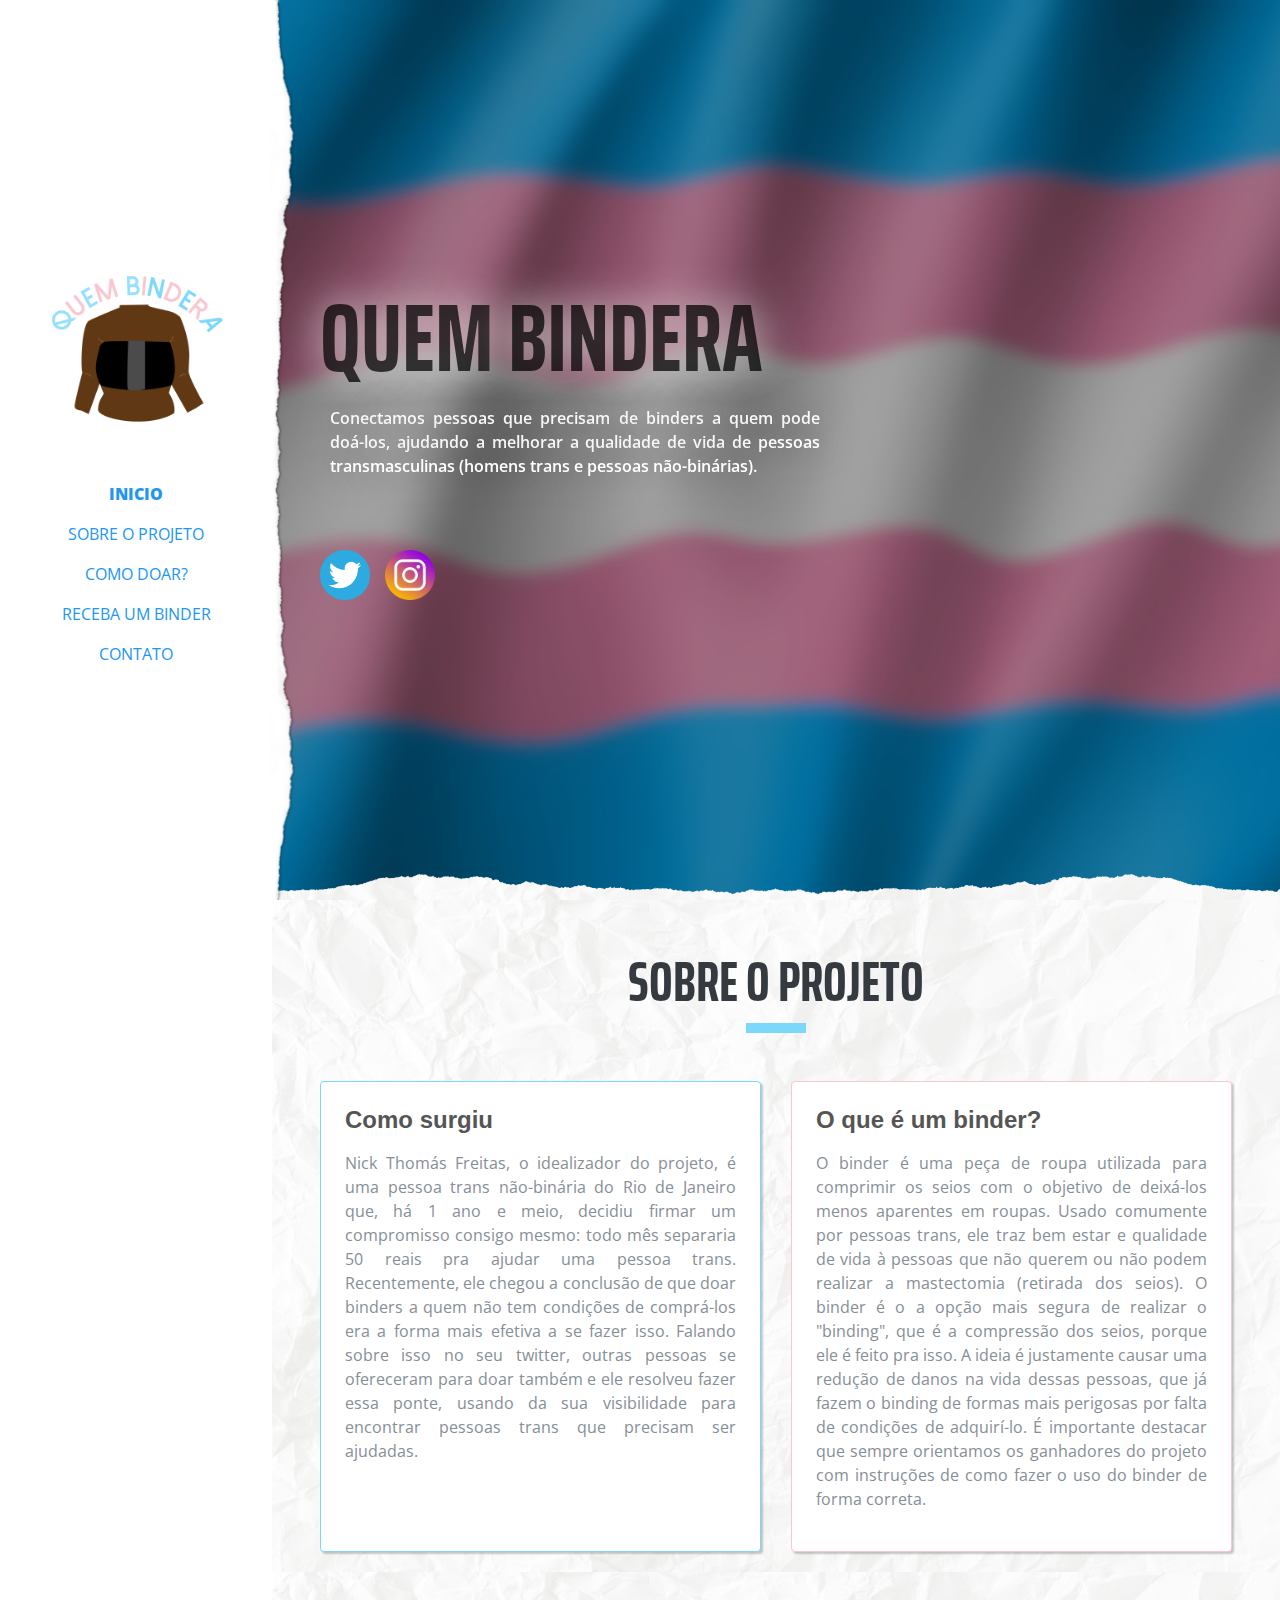
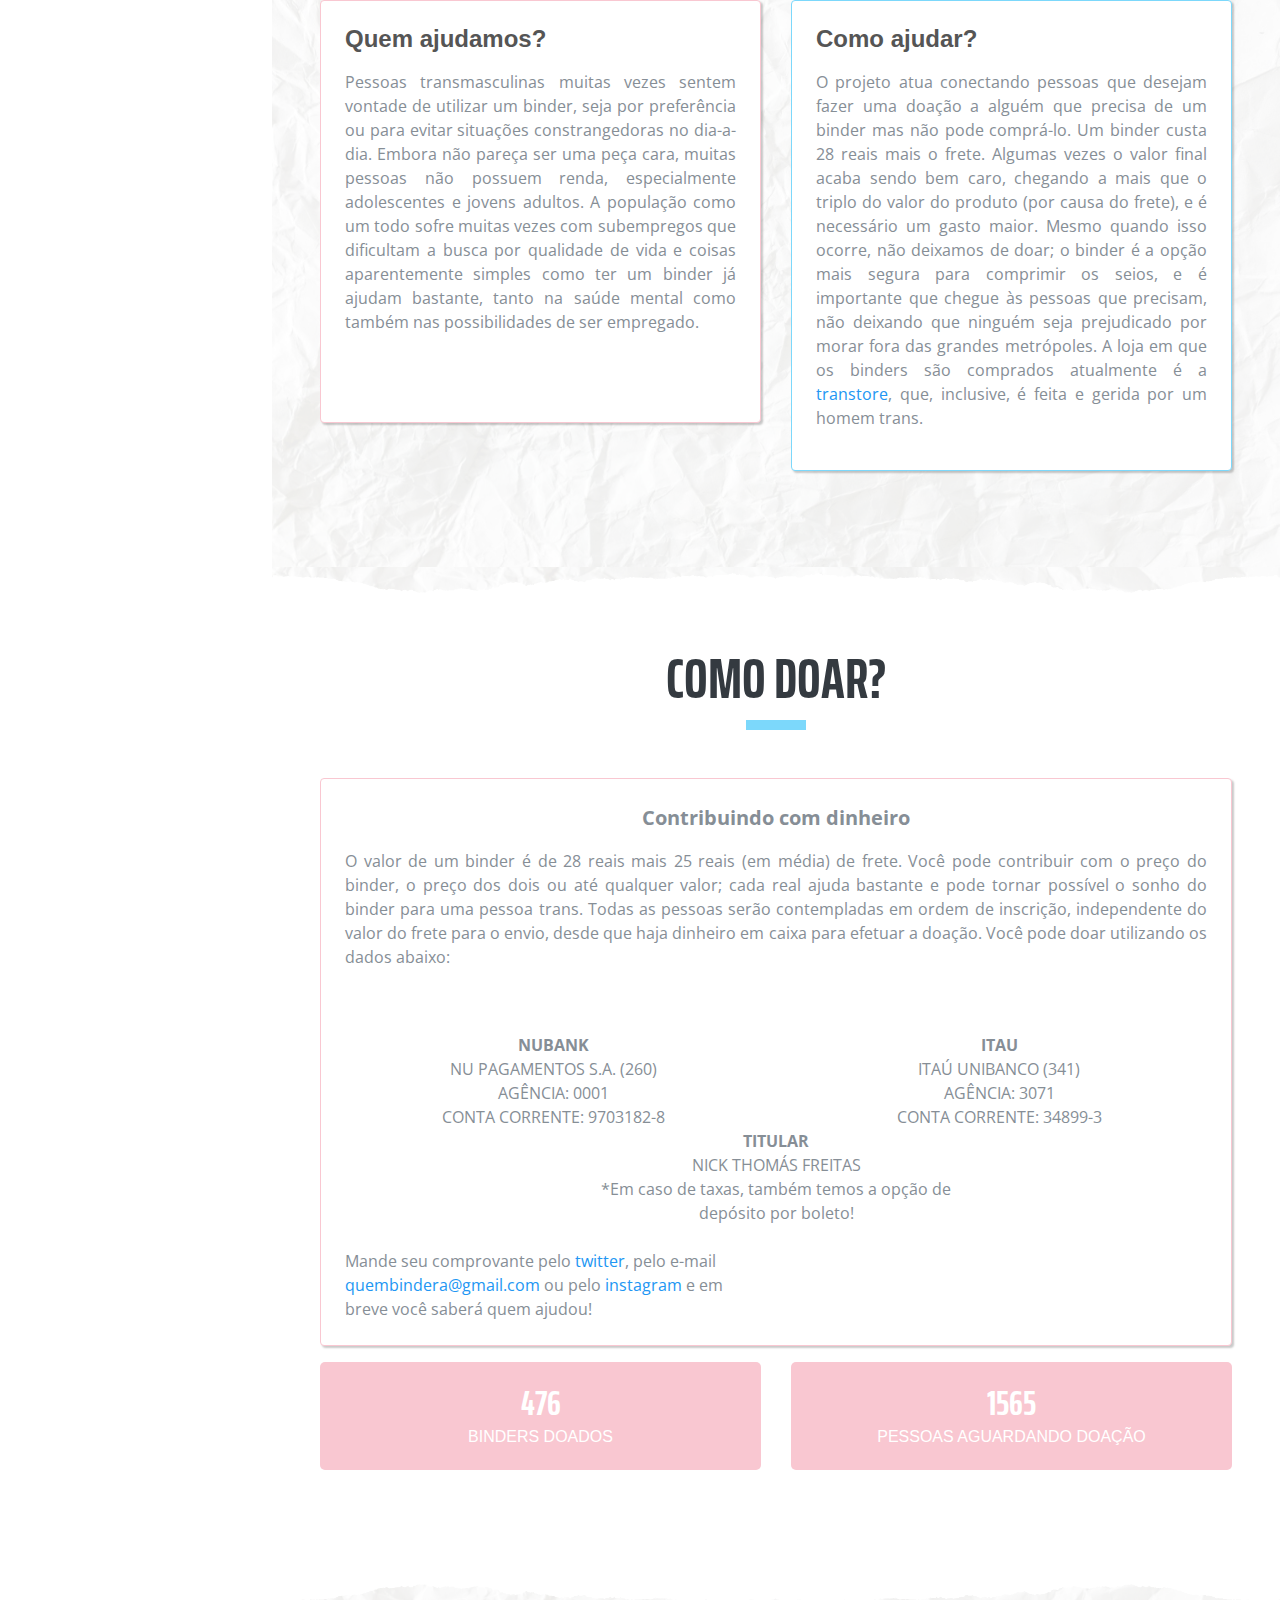
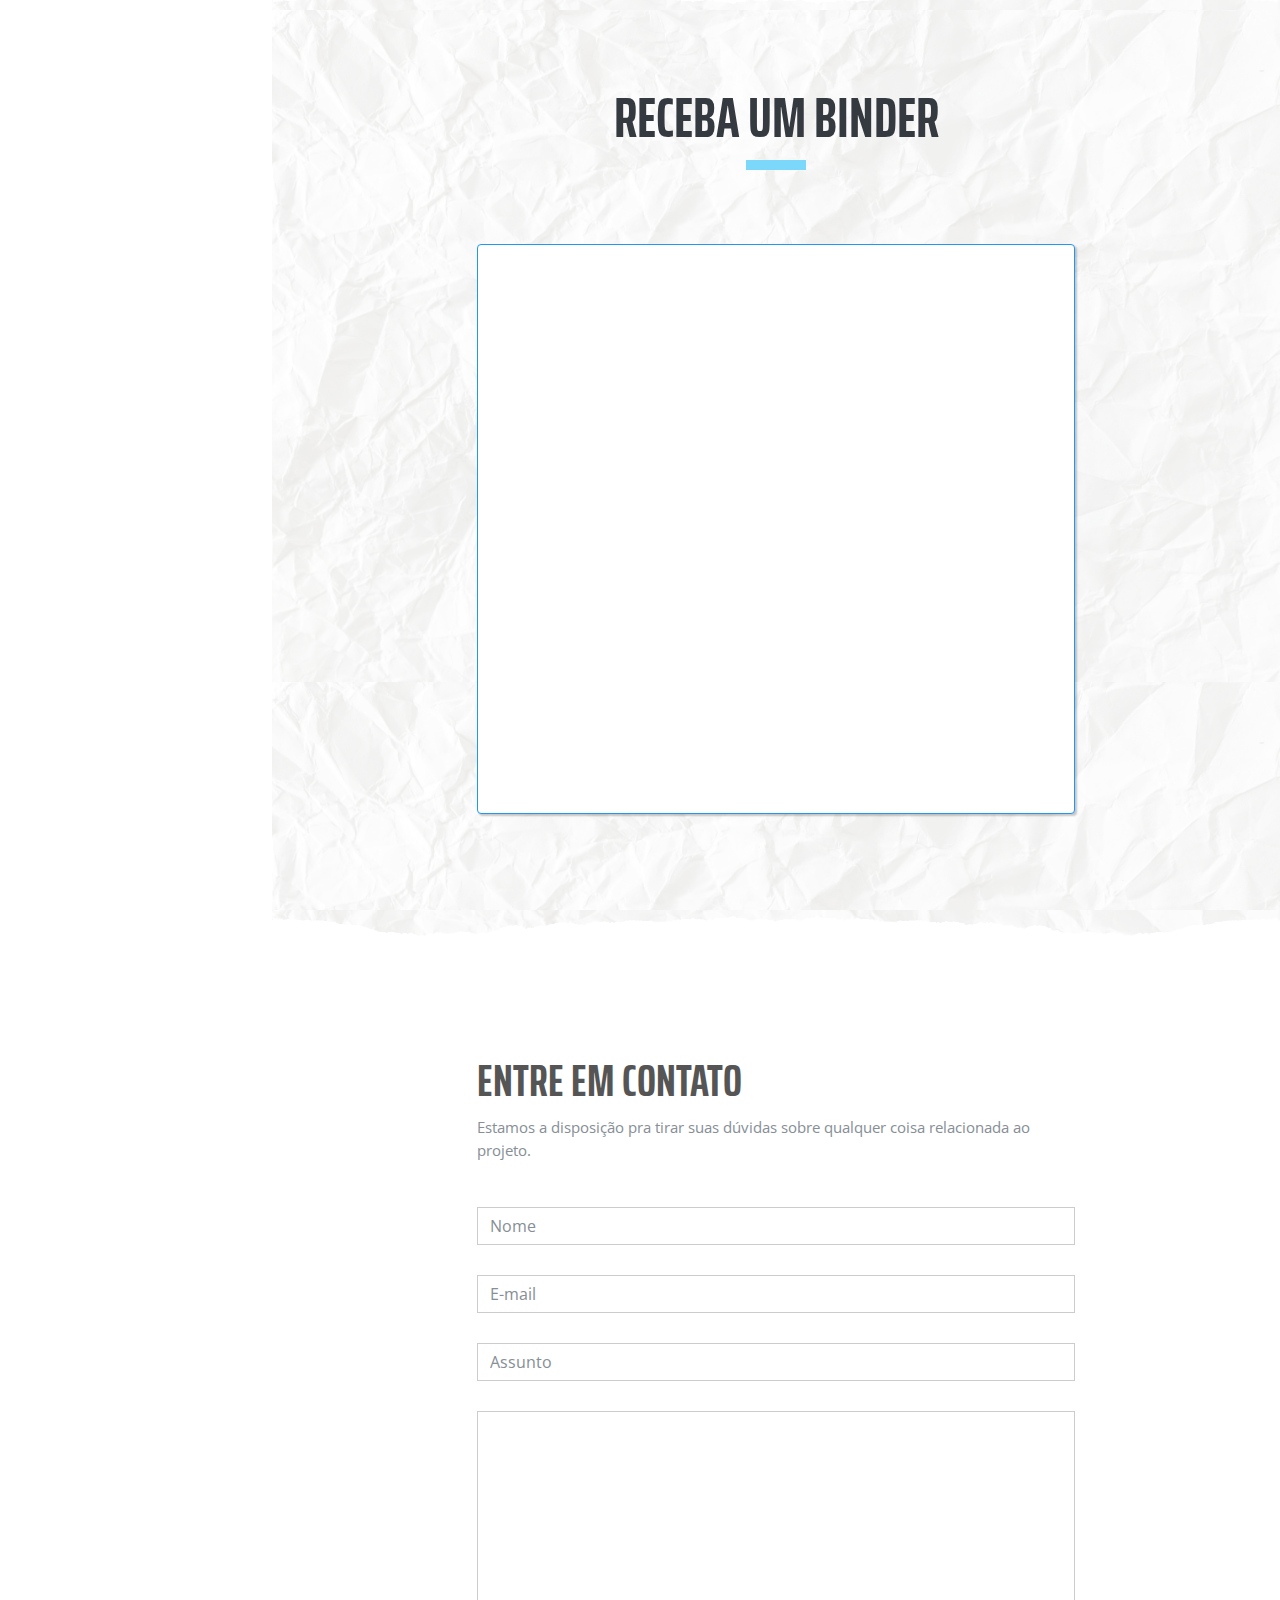
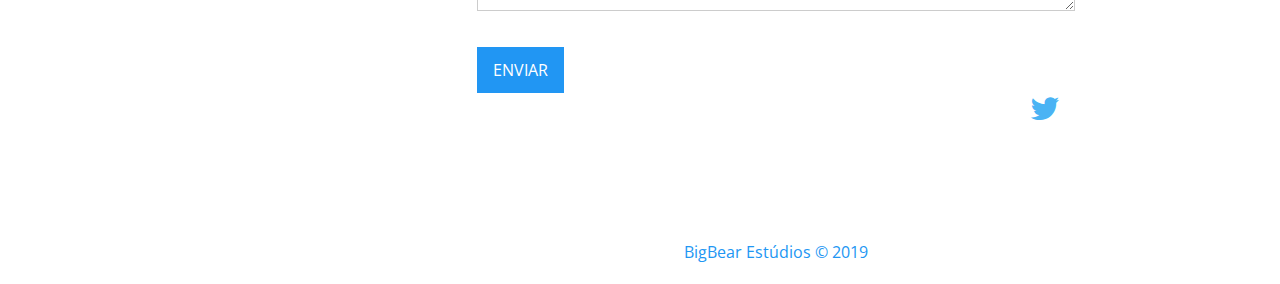
==== commit b5d99553: "update index.html info" ====
--- a/index.html
+++ b/index.html
@@ -109,14 +109,7 @@
           Conectamos pessoas que precisam de binders a quem pode doá-los, ajudando a melhorar a qualidade de vida de
           pessoas transmasculinas (homens trans e pessoas não-binárias).
           <br><br>
-          <span
-            style="color: black;max-width: 500px;font-weight: 800;font-size: medium; padding-left: 10px; text-shadow: 0px 0px 40px black; text-align: justify">
-            AVISO: Estamos suspensos devido ao corona vírus. Essa é uma medida de apoio a todas as pessoas que estão sem
-            saber
-            como vão
-            sobreviver nos próximos meses; toda ajuda deve ser direcionada a elas. Se cuidem e, se puderem, fiquem em
-            casa! Assim que o quadro melhorar, estaremos de volta!
-          </span>
+         
         </p>
 
         <ul class="list-inline list-social-icons mb-0">
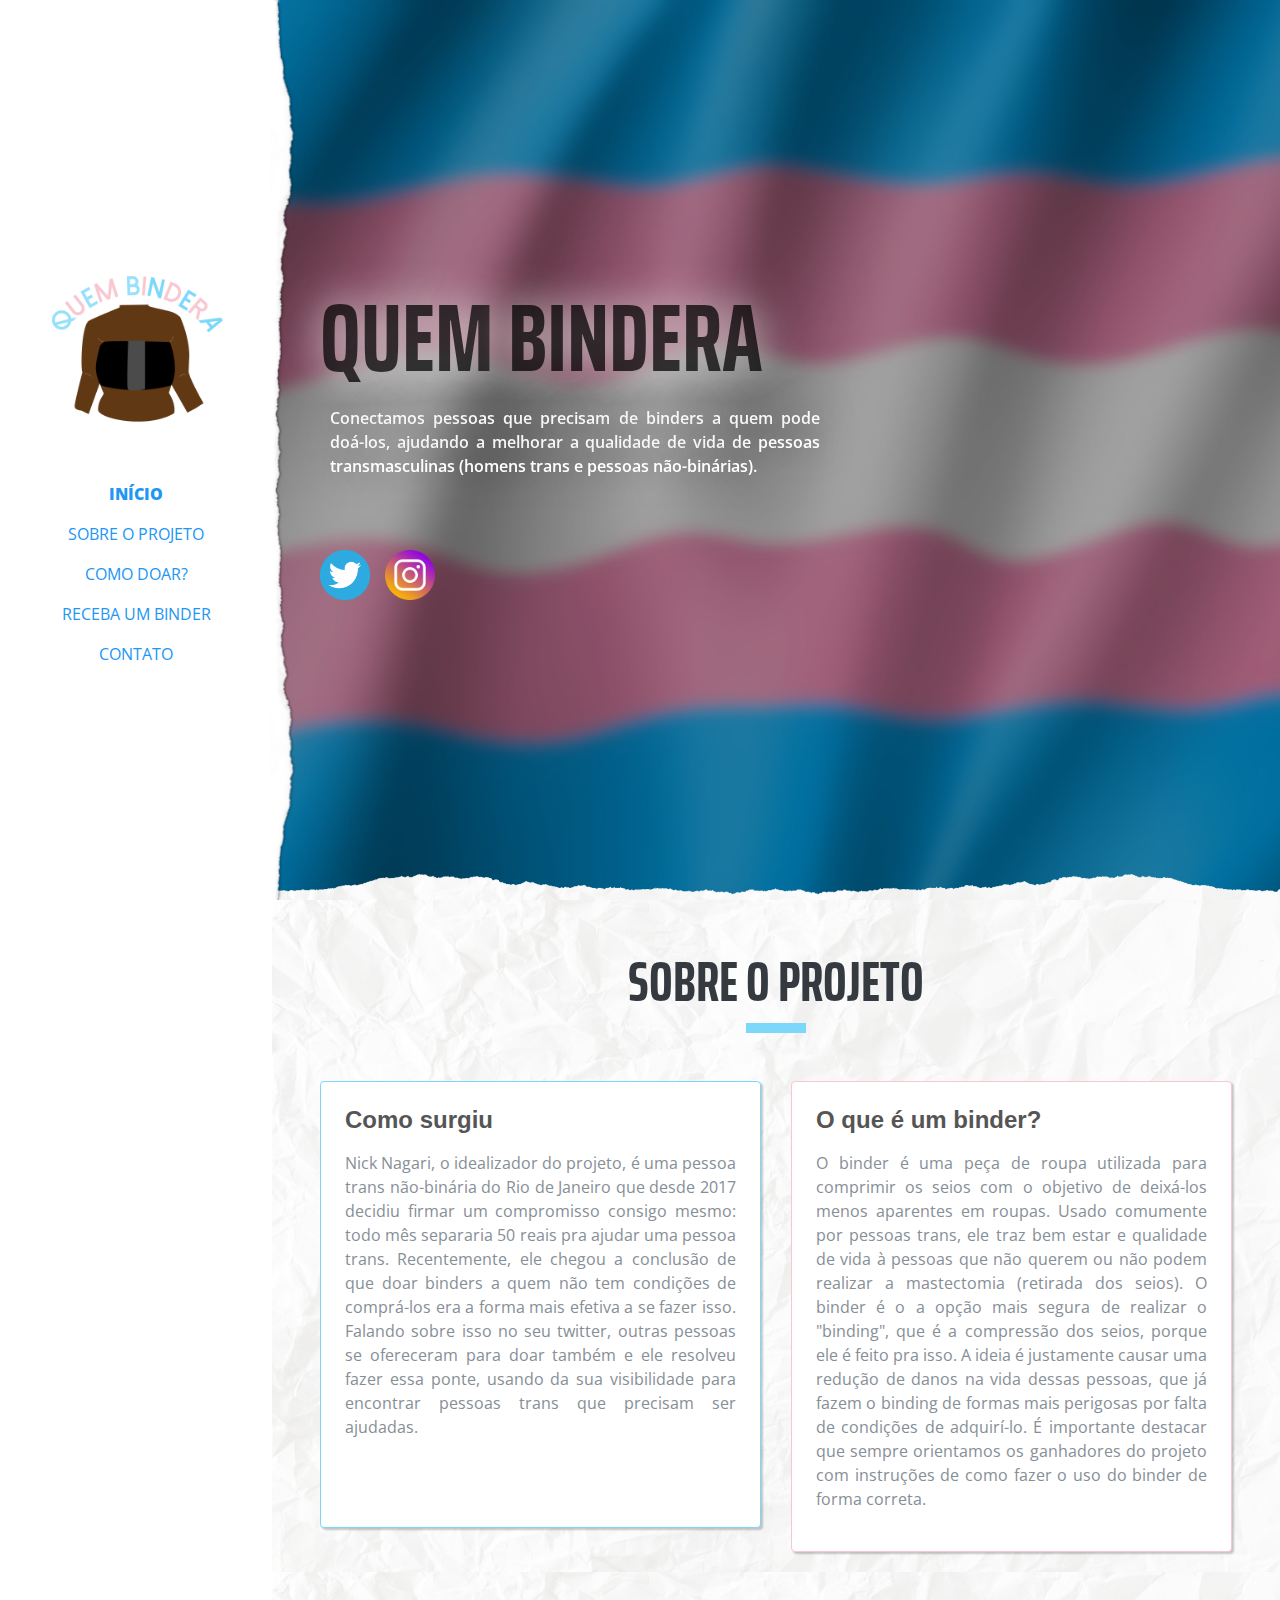
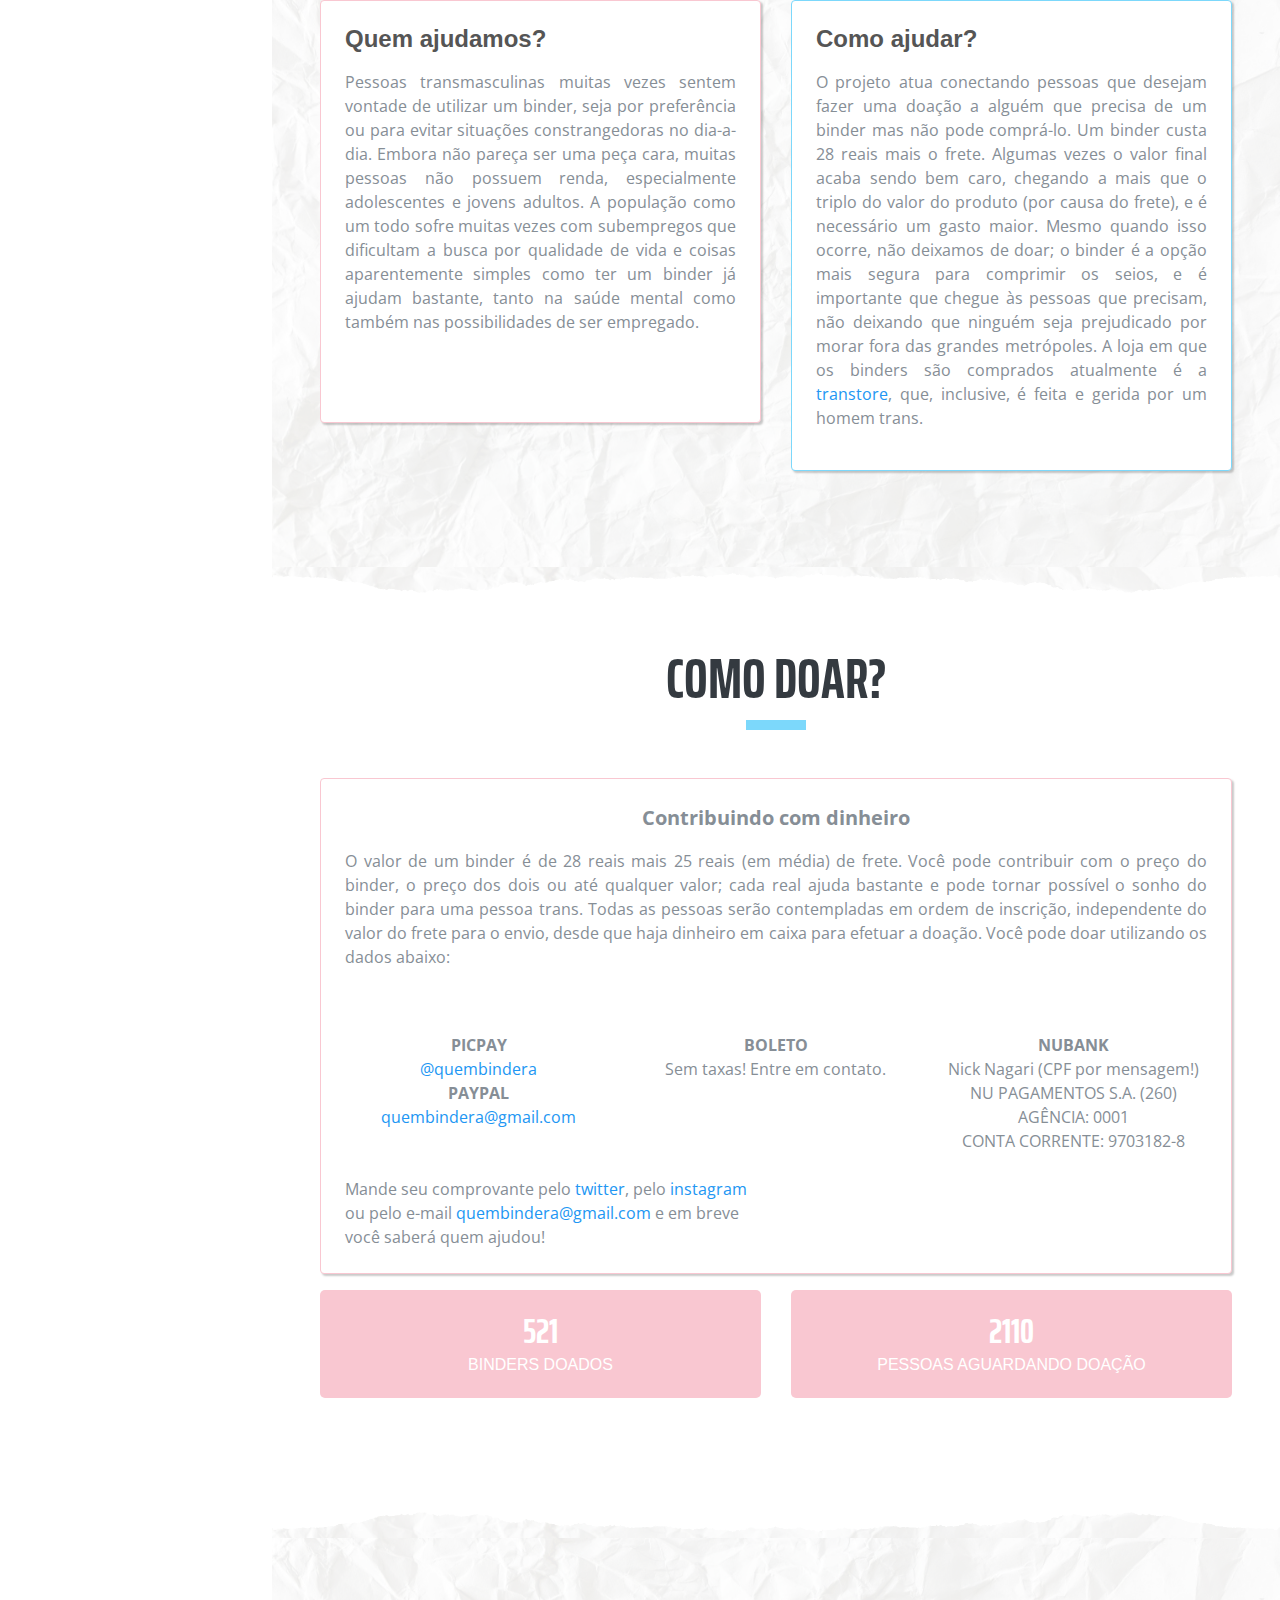
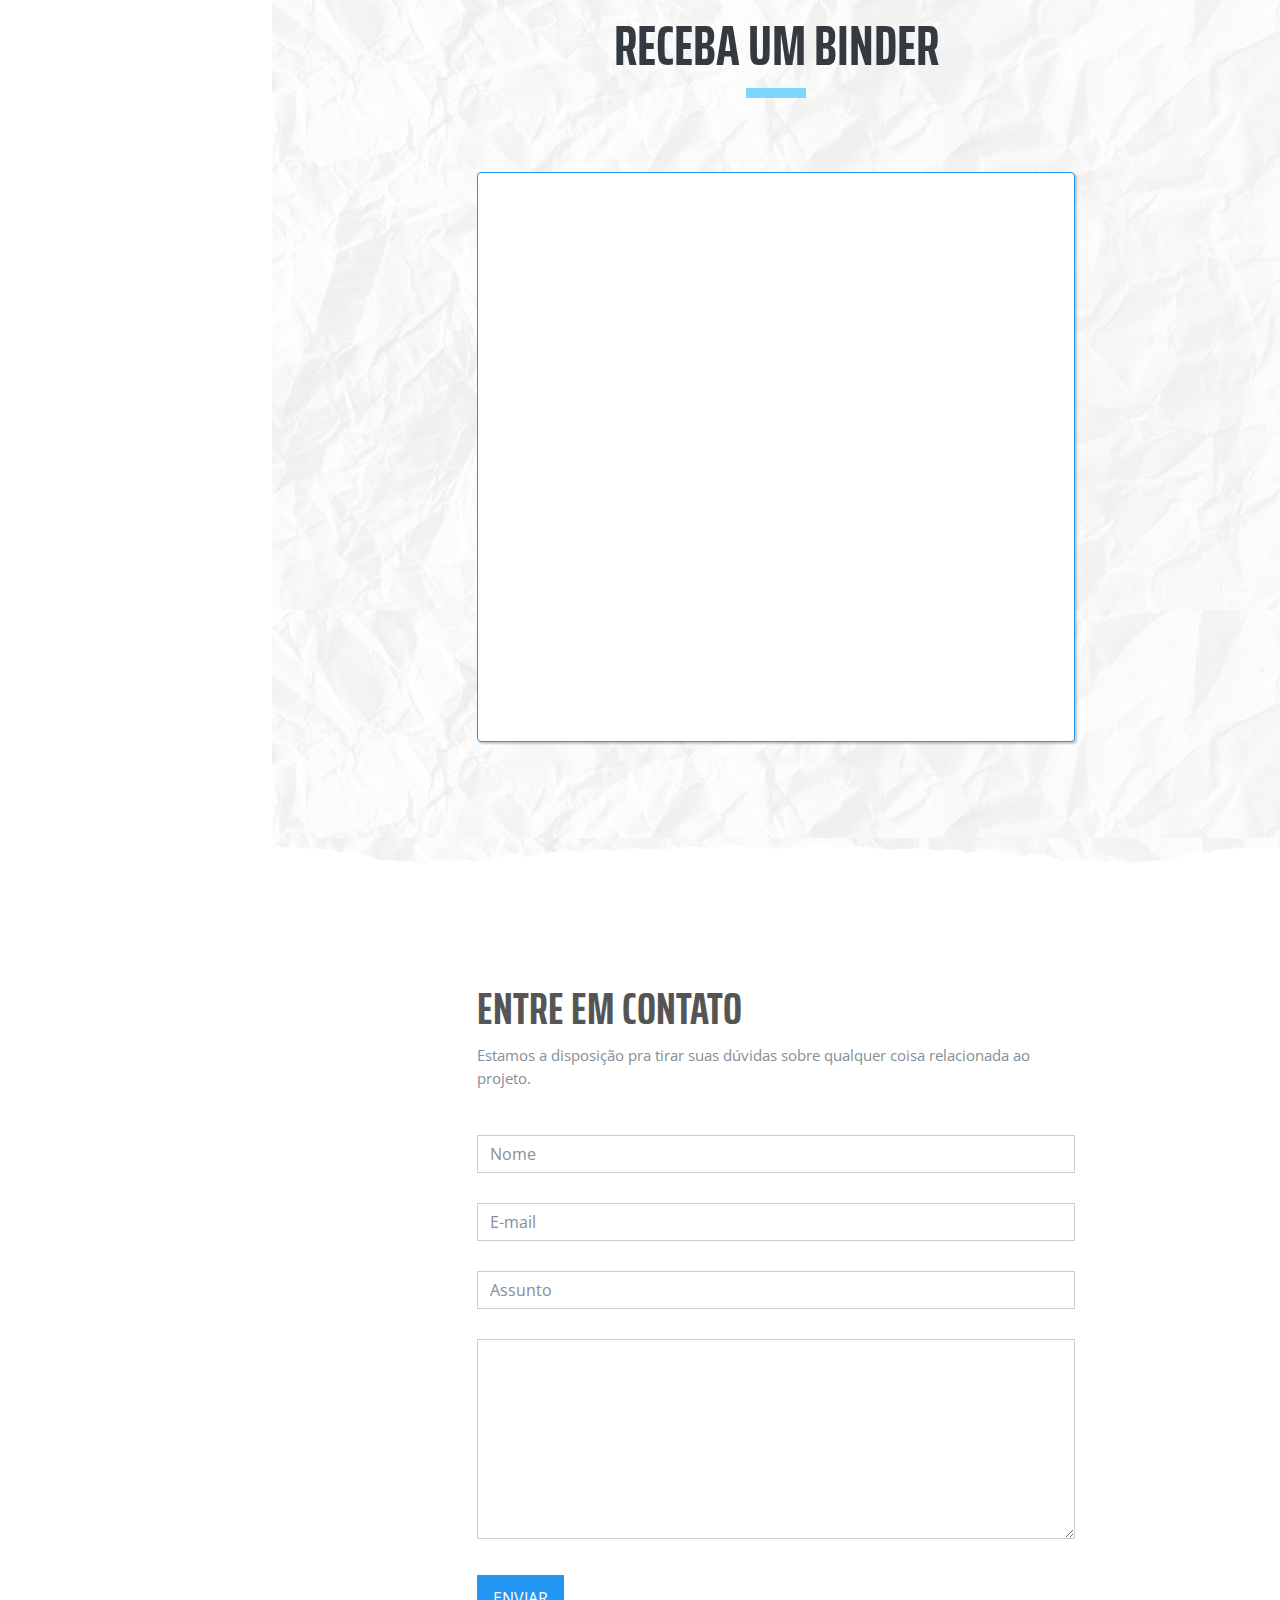
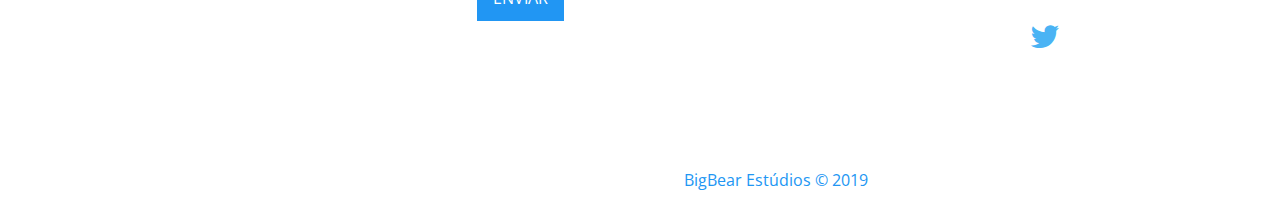
==== commit 757335e6: "edição na página de como doar" ====
--- a/index.html
+++ b/index.html
@@ -65,7 +65,7 @@
     <div class="collapse navbar-collapse" id="navbarSupportedContent">
       <ul class="navbar-nav">
         <li class="nav-item">
-          <a class="nav-link js-scroll-trigger menuColor" href="#about">Inicio</a>
+          <a class="nav-link js-scroll-trigger menuColor" href="#about">Início</a>
         </li>
         <li class="nav-item">
           <a class="nav-link js-scroll-trigger" href="#experience">Sobre o Projeto</a>
@@ -150,8 +150,8 @@
           <div class="card mx-0 p-4 mb-5" style="border-color: #7cd8fb; box-shadow: 2px 2px 2px rgba(0, 0, 0, 0.21);">
             <div class=" resume-content mr-auto">
               <h4 class="mb-3"> Como surgiu</h4>
-              <p class="p-sobre">Nick Thomás Freitas, o idealizador do projeto, é uma pessoa trans não-binária do Rio de
-                Janeiro que, há 1 ano e meio, decidiu firmar um compromisso consigo mesmo: todo mês separaria 50 reais
+              <p class="p-sobre">Nick Nagari, o idealizador do projeto, é uma pessoa trans não-binária do Rio de
+                Janeiro que desde 2017 decidiu firmar um compromisso consigo mesmo: todo mês separaria 50 reais
                 pra ajudar uma pessoa trans. Recentemente, ele chegou a conclusão de que doar binders a quem não tem
                 condições de comprá-los era a forma mais efetiva a se fazer isso. Falando sobre isso no seu twitter,
                 outras pessoas se ofereceram para doar também e ele resolveu fazer essa ponte, usando da sua
@@ -243,38 +243,40 @@
               <br></p>
 
             <div class="row justify-content-center">
-              <div class="col-sm-12 col-md-6 " align="center">
+             
+              <div class="col-sm-12 col-md-4" align="center">
+
+                <strong>PICPAY</strong> <br>
+                <a href="http://picpay.me/quembindera" target="_blank">@quembindera</a> <br>
+              
+                <strong>PAYPAL</strong> <br>
+                <a href="https://www.paypal.com/cgi-bin/webscr?cmd=_s-xclick&hosted_button_id=PY9UBNC9RDZ2A&source=url" target="_blank">quembindera@gmail.com </a><br>
+
+              </div>
+
+              <div class="col-sm-12 col-md-4" align="center">
+                <strong>BOLETO</strong> <br>
+                Sem taxas! Entre em contato. <br>
+              </div>
+
+               <div class="col-sm-12 col-md-4" align="center">
 
                 <strong>NUBANK</strong> <br>
+                Nick Nagari (CPF por mensagem!) <br>
                 NU PAGAMENTOS S.A. (260)<br>
                 AGÊNCIA: 0001<br>
-                CONTA CORRENTE: 9703182-8<br>
-
-
-              </div>
-              <div class="col-sm-12 col-md-6" align="center">
-
-                <strong>ITAU</strong> <br>
-                ITAÚ UNIBANCO (341)<br>
-                AGÊNCIA: 3071<br>
-                CONTA CORRENTE: 34899-3<br>
-
-
-              </div>
-            </div>
-
-            <div class="row justify-content-center">
-              <div class="col-sm-12 col-md-6" align="center">
-                <strong>TITULAR</strong><br>
-                NICK THOMÁS FREITAS<br>
-                *Em caso de taxas, também temos a opção de depósito por boleto! <br><br>
-              </div>
-            </div>
+                CONTA CORRENTE: 9703182-8<br>         
+
+              </div>
+              
+            </div>
+
+           
             <div class="row justify-content-left">
-              <div class="col-sm-12 col-md-6">
-                Mande seu comprovante pelo <a href="https://twitter.com/quembindera" target="_blank"> twitter<a />, pelo
-                  e-mail <a href="mailto:quembindera@gmail.com" class="">quembindera@gmail.com</a> ou pelo <a
-                    href="https://instagram.com/quembindera" target="_blank"> instagram<a /> e em breve você saberá quem
+              <div class="col-sm-12 col-md-6 mt-4">
+                Mande seu comprovante pelo <a href="https://twitter.com/quembindera" target="_blank"> twitter<a />, pelo <a
+                    href="https://instagram.com/quembindera" target="_blank"> instagram<a /> ou pelo
+                  e-mail <a href="mailto:quembindera@gmail.com" class="">quembindera@gmail.com</a> e em breve você saberá quem
                     ajudou!
               </div>
             </div>
@@ -285,14 +287,14 @@
             <div class="col-sm-12 col-md-6">
               <div class="skill-item">
                 <!-- NUMERODOADOS -->
-                <h2><span class="counter"> 476 </span></h2>
+                <h2><span class="counter"> 521 </span></h2>
                 <p>BINDERS DOADOS</p>
               </div>
             </div>
             <div class="col-sm-12 col-md-6">
               <div class="skill-item">
                 <!-- NUMEROAGUARDANDO -->
-                <h2><span class="counter"> 1565 </span></h2>
+                <h2><span class="counter"> 2110 </span></h2>
                 <p>PESSOAS AGUARDANDO DOAÇÃO</p>
               </div>
             </div>
@@ -432,4 +434,4 @@
   </script>
 </body>
 
-</html>+</html>
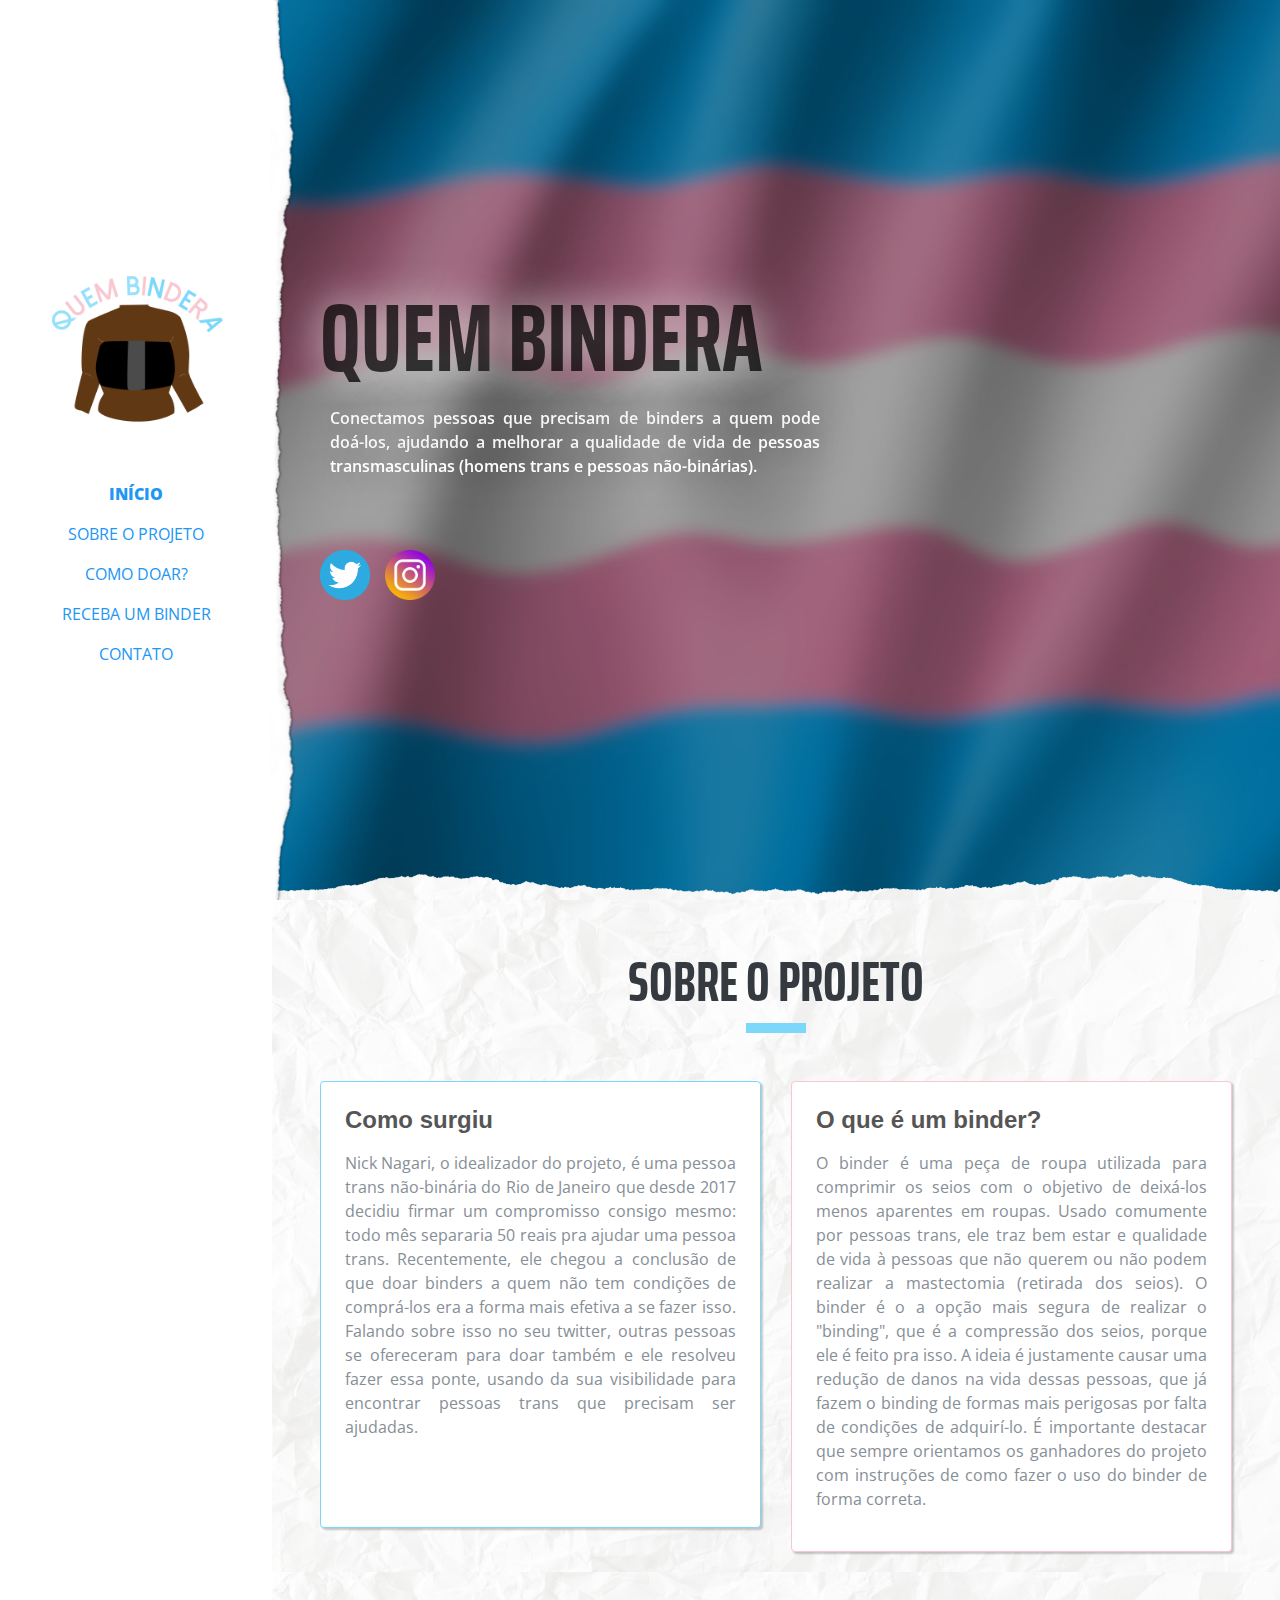
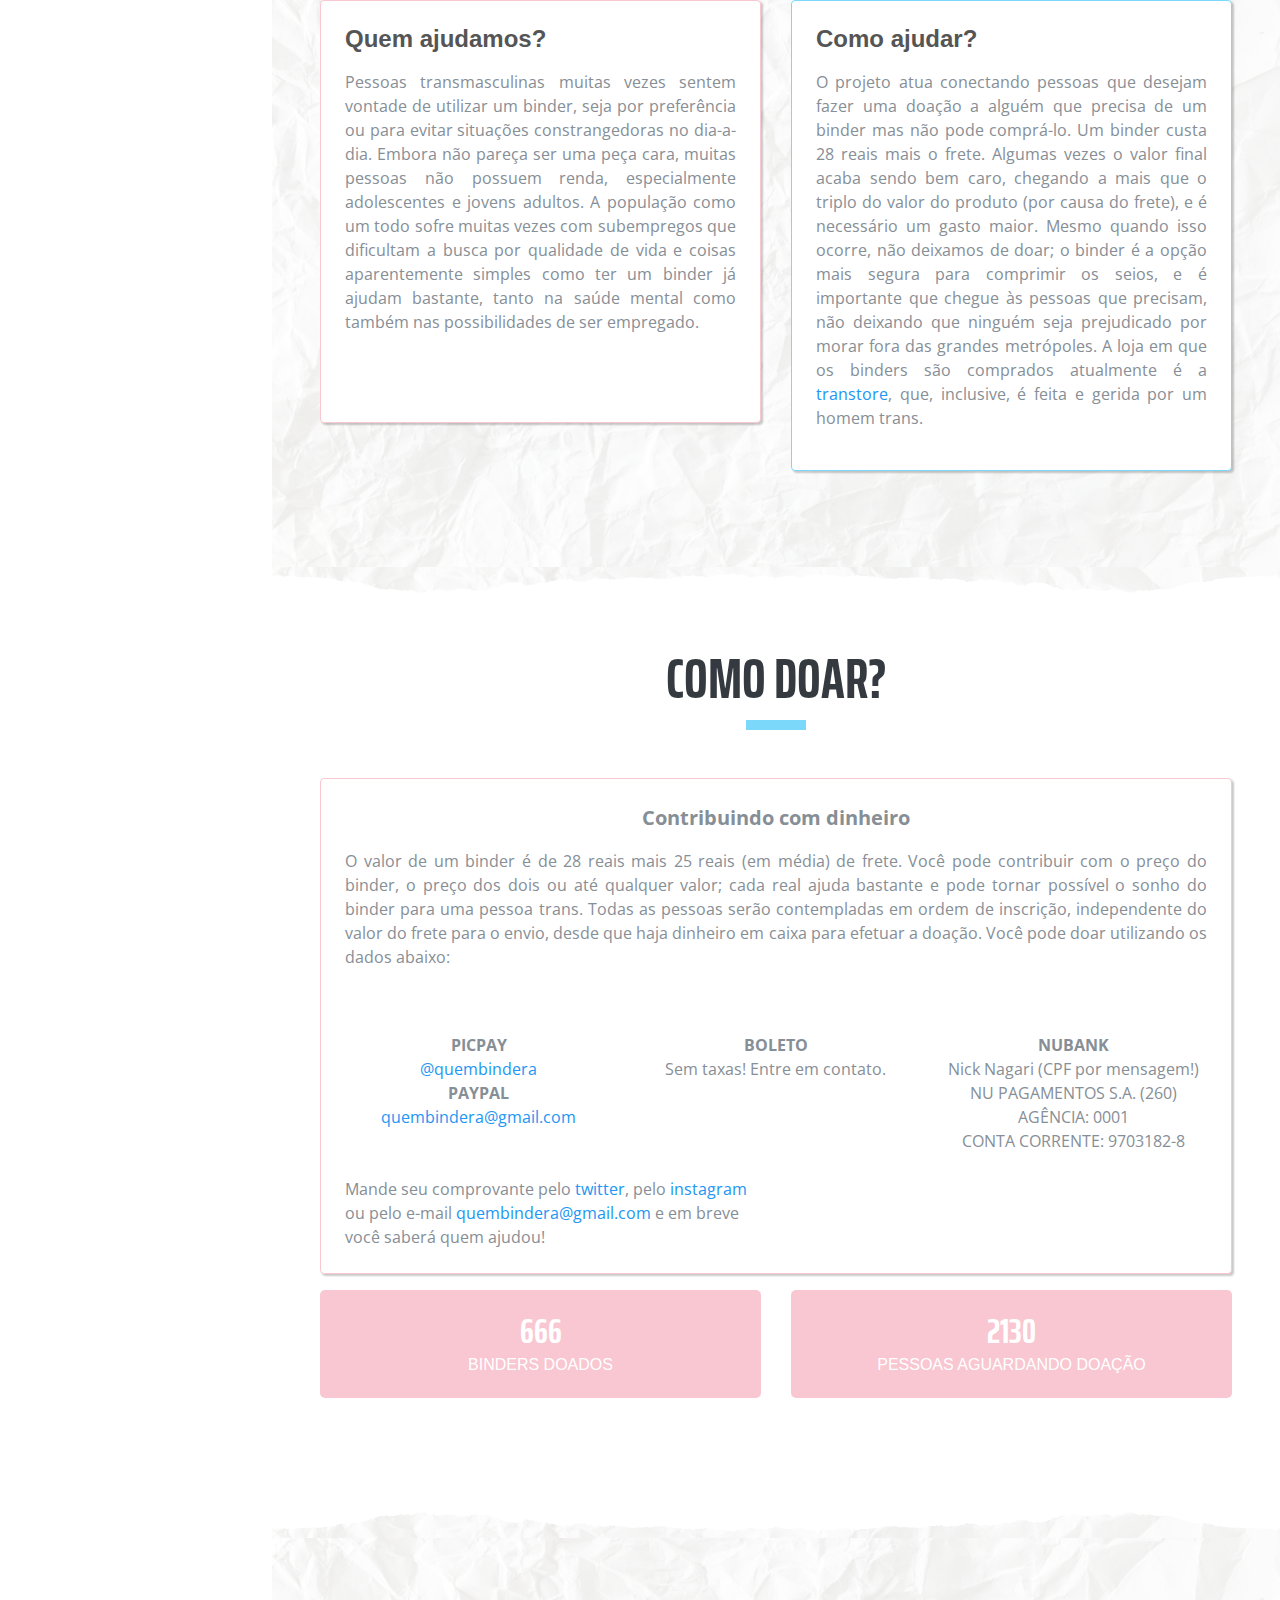
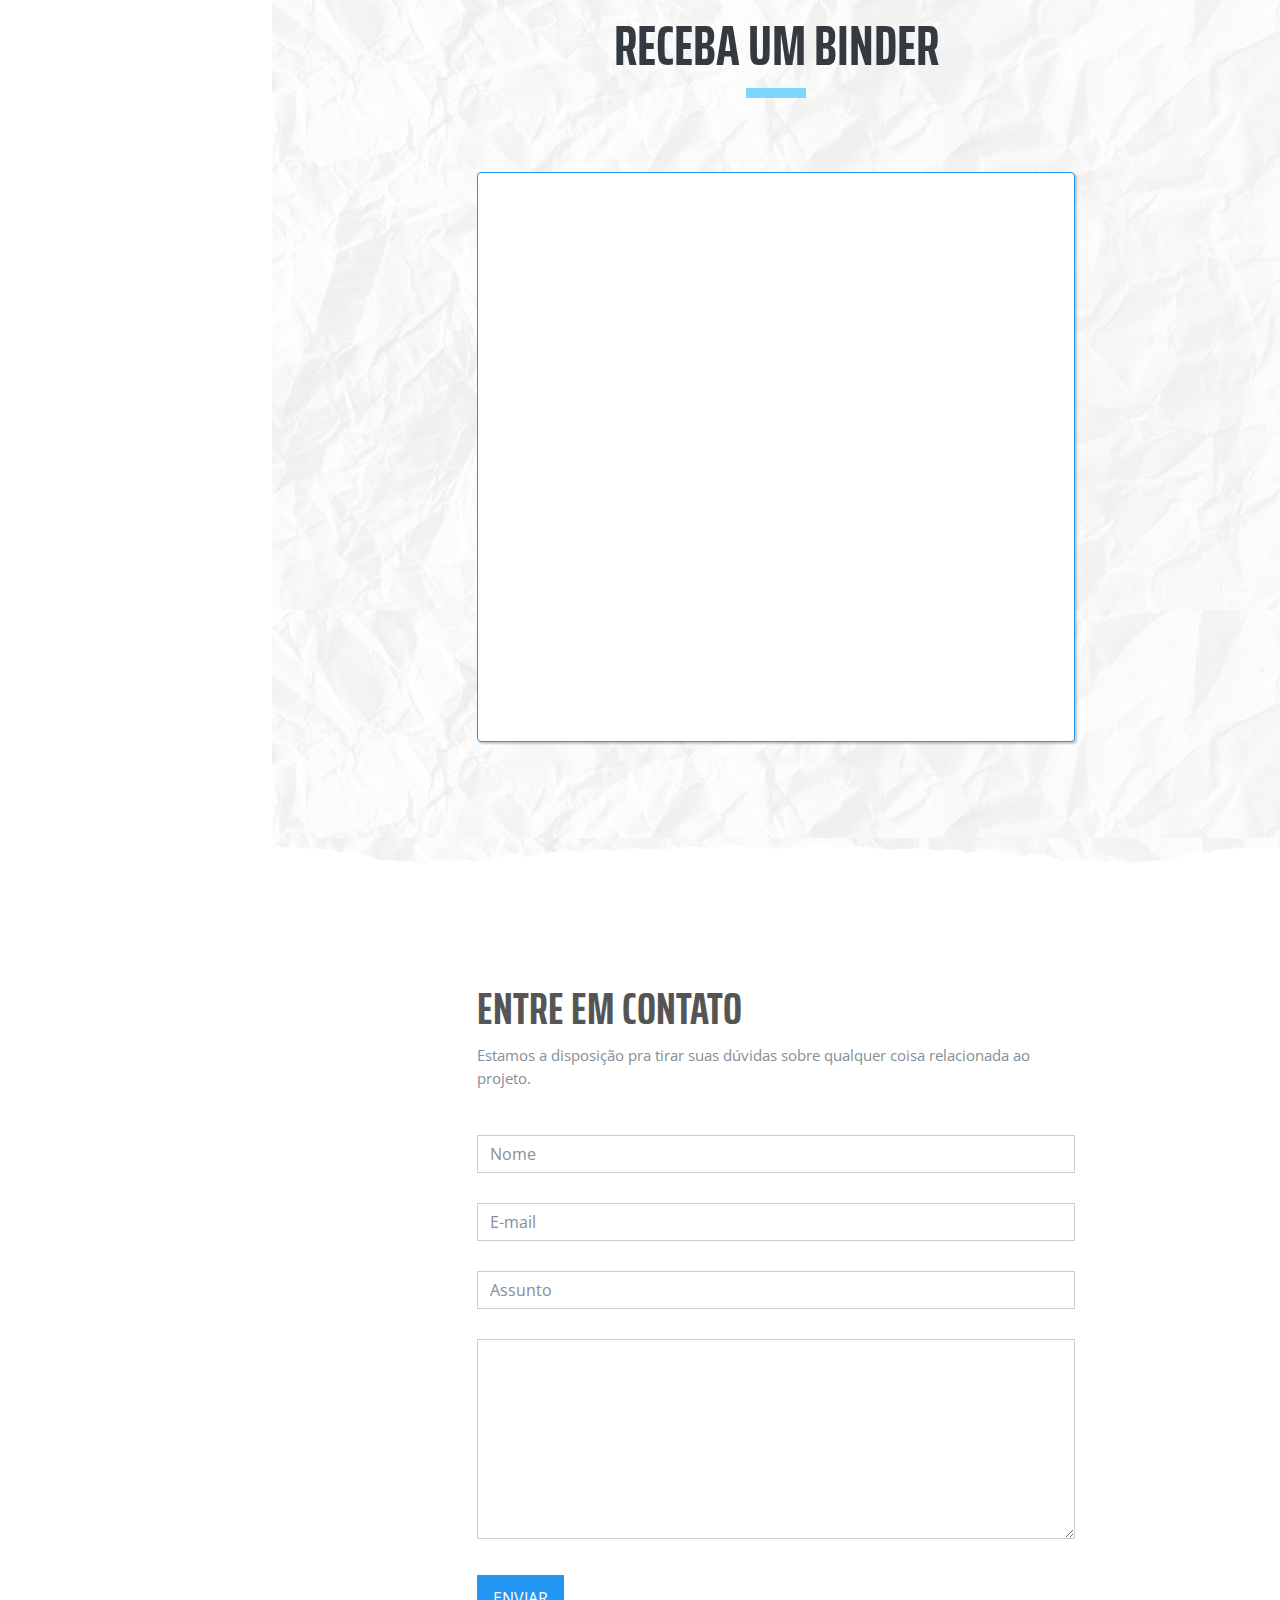
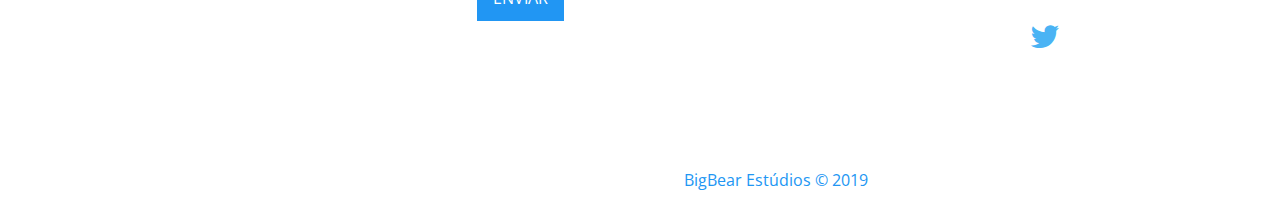
==== commit 45621bcd: "Update index.html" ====
--- a/index.html
+++ b/index.html
@@ -287,14 +287,14 @@
             <div class="col-sm-12 col-md-6">
               <div class="skill-item">
                 <!-- NUMERODOADOS -->
-                <h2><span class="counter"> 521 </span></h2>
+                <h2><span class="counter"> 666 </span></h2>
                 <p>BINDERS DOADOS</p>
               </div>
             </div>
             <div class="col-sm-12 col-md-6">
               <div class="skill-item">
                 <!-- NUMEROAGUARDANDO -->
-                <h2><span class="counter"> 2110 </span></h2>
+                <h2><span class="counter"> 2130 </span></h2>
                 <p>PESSOAS AGUARDANDO DOAÇÃO</p>
               </div>
             </div>
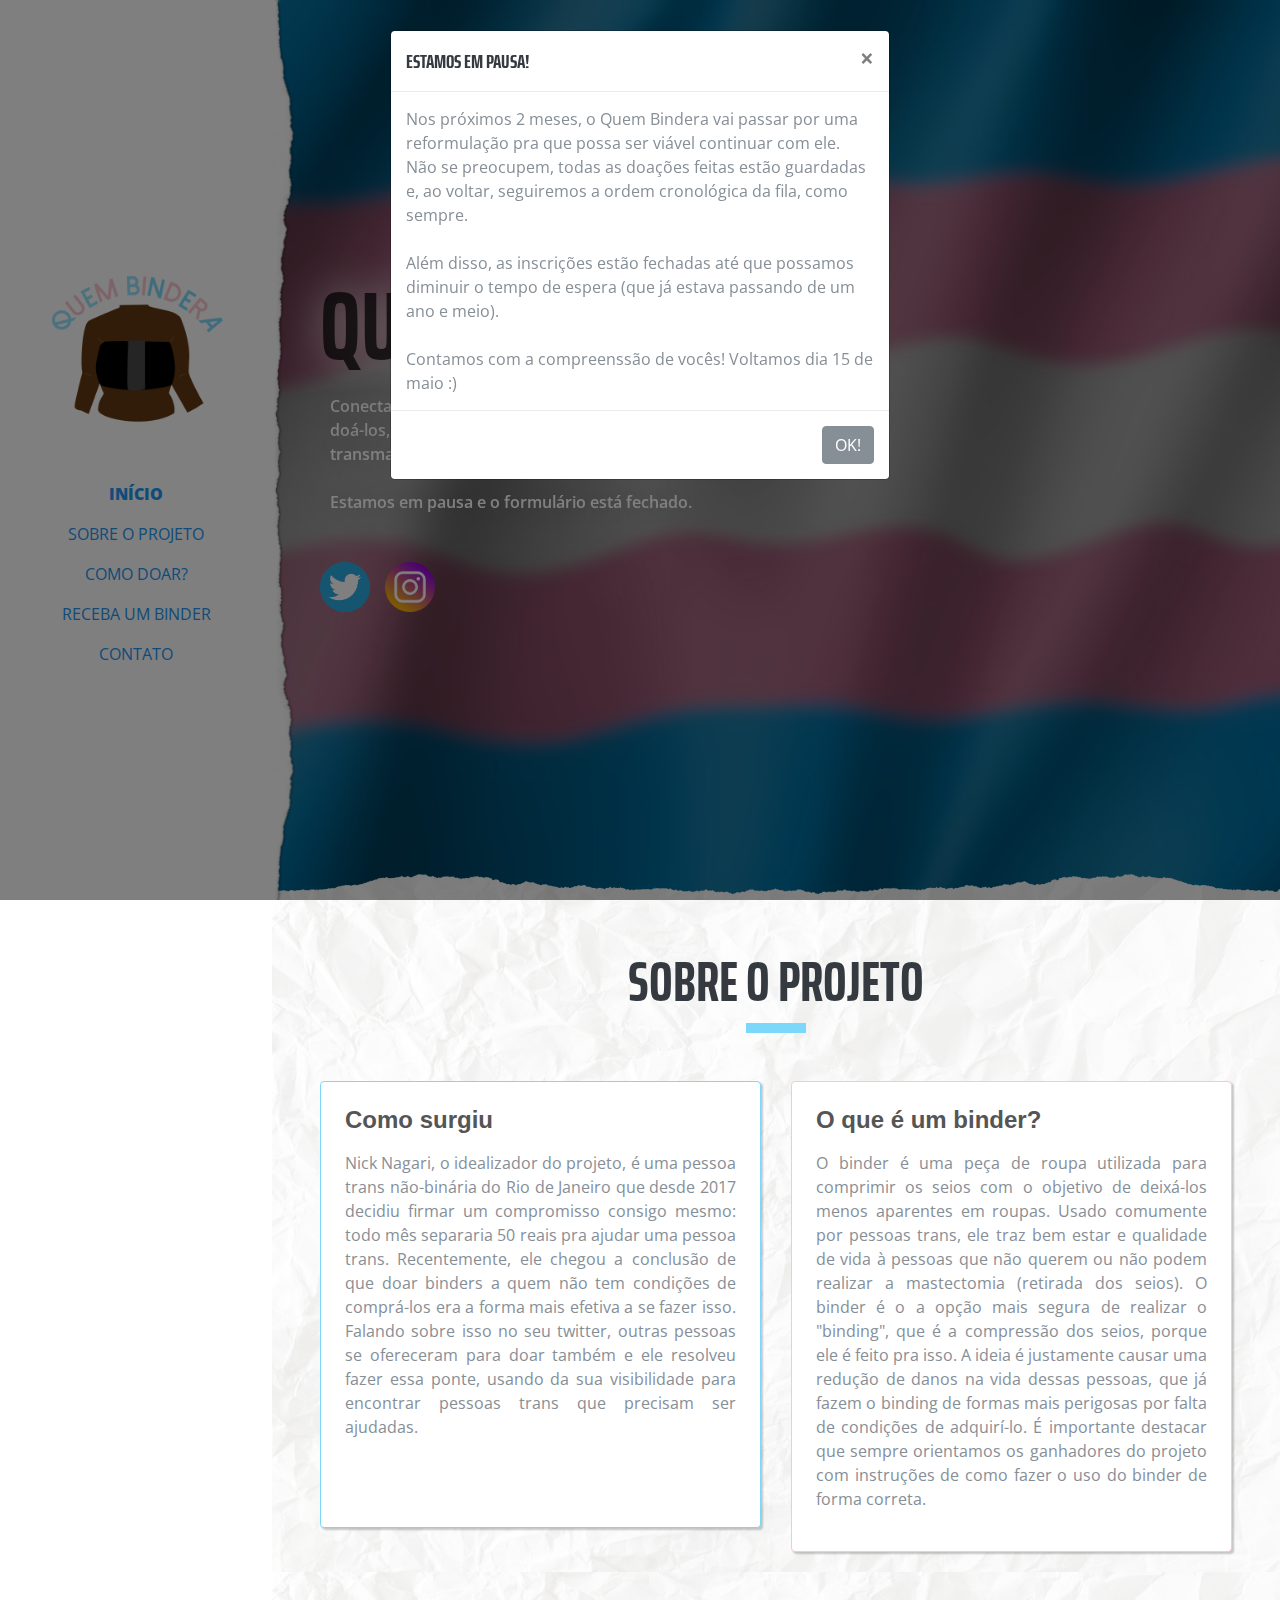
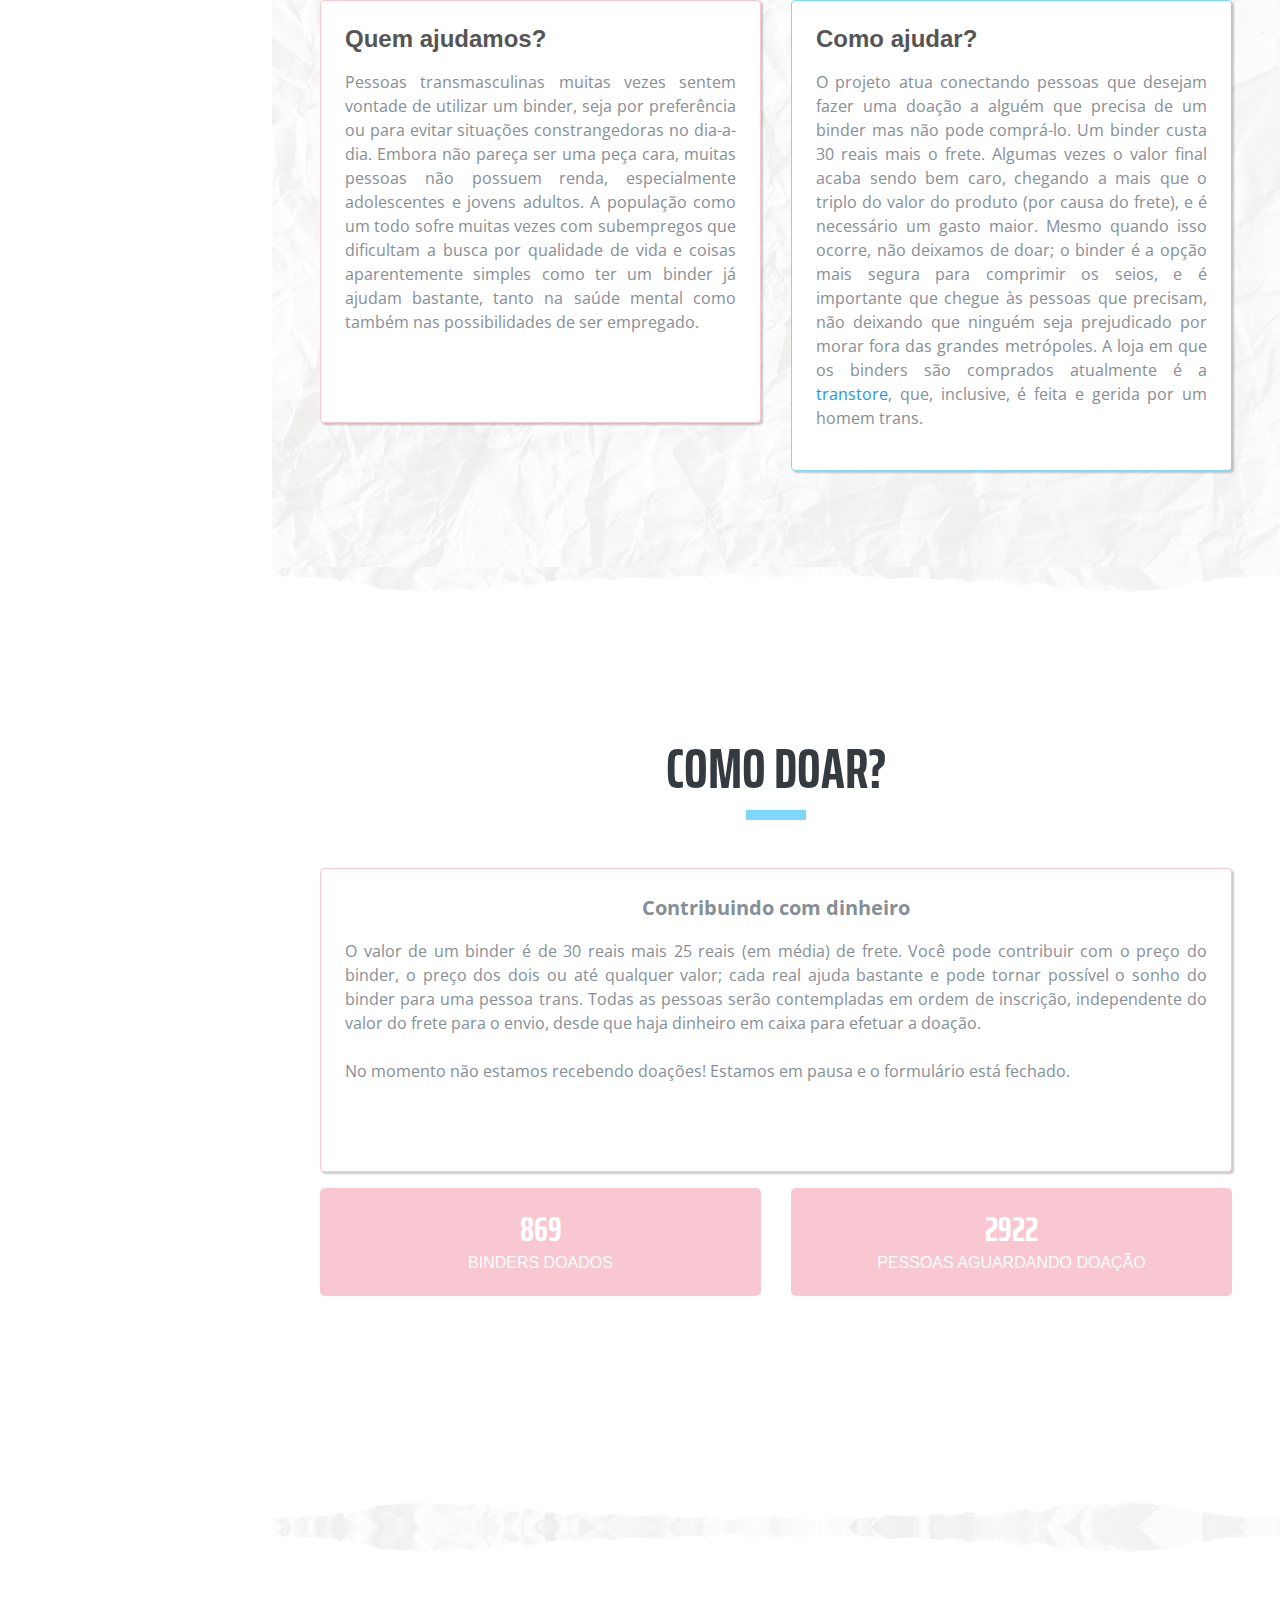
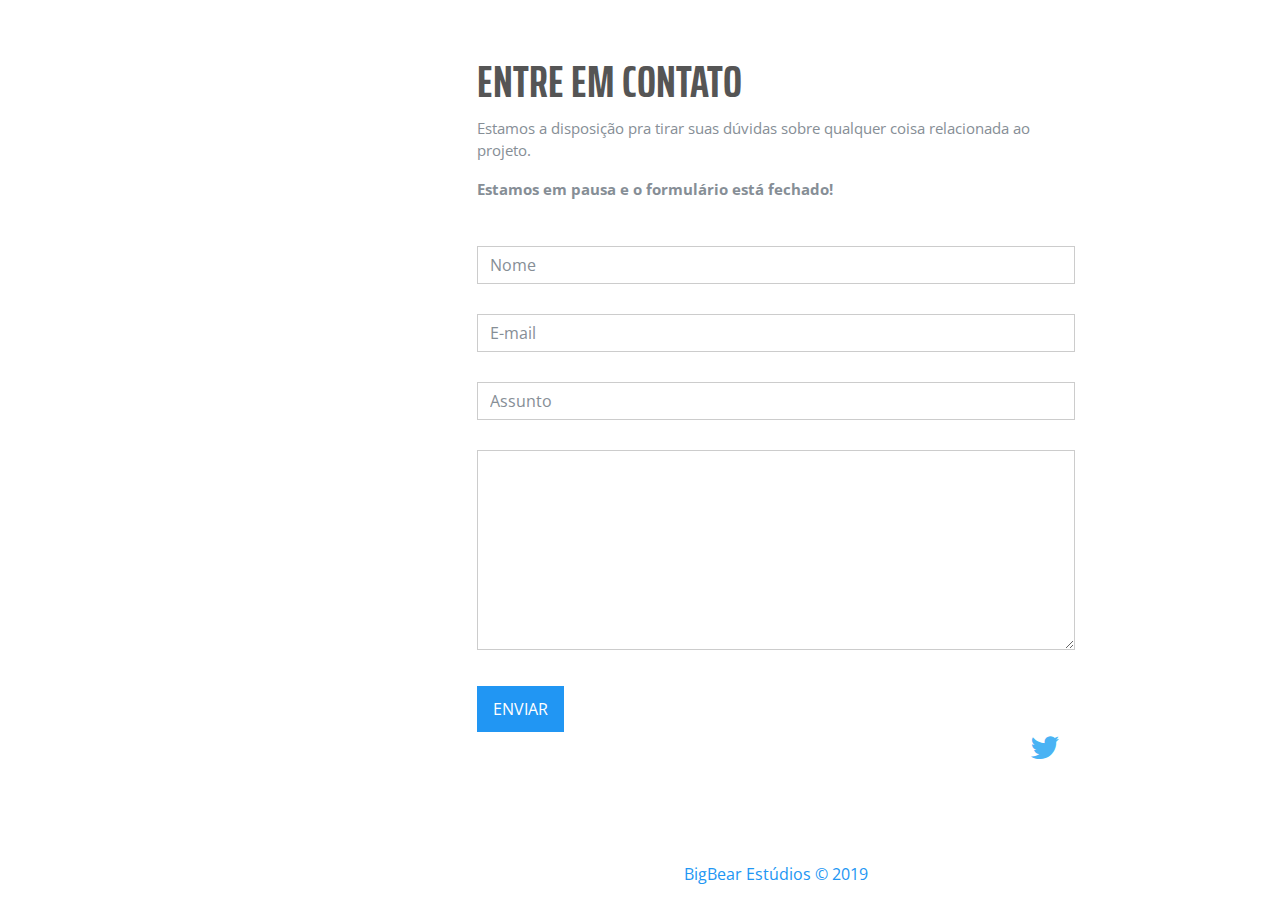
==== commit 7c290d0e: "Update index.html" ====
--- a/index.html
+++ b/index.html
@@ -9,7 +9,7 @@
   <meta name="author" content="BigBear Estúdios - Desenvolvimento Freelancer">
 
   <link rel="shortcut icon" href="img/favicon.ico">
-  <title>Quem Bindera </title>
+  <title>Quem Bindera - Estamos em pausa</title>
 
   <script>
     function isScrolledIntoView(el) {
@@ -107,9 +107,9 @@
           style="color: white;max-width: 500px;font-weight: 600;font-size: medium; padding-left: 10px; text-shadow: 0px 0px 40px black; text-align: justify">
           <br>
           Conectamos pessoas que precisam de binders a quem pode doá-los, ajudando a melhorar a qualidade de vida de
-          pessoas transmasculinas (homens trans e pessoas não-binárias).
+          pessoas transmasculinas (homens trans e pessoas não-binárias). 
           <br><br>
-         
+          Estamos em pausa e o formulário está fechado.
         </p>
 
         <ul class="list-inline list-social-icons mb-0">
@@ -201,7 +201,7 @@
             <div class="resume-content mr-auto">
               <h4 class="mb-3">Como ajudar?</h4>
               <p class="p-sobre">O projeto atua conectando pessoas que desejam fazer uma doação a alguém que precisa de
-                um binder mas não pode comprá-lo. Um binder custa 28 reais mais o frete.
+                um binder mas não pode comprá-lo. Um binder custa 30 reais mais o frete.
                 Algumas vezes o valor final acaba sendo bem caro, chegando a mais que o triplo do valor do produto (por
                 causa do frete), e é necessário um gasto maior. Mesmo quando isso ocorre, não deixamos de doar; o binder
                 é a opção mais segura para comprimir os seios, e é importante que chegue às pessoas que precisam, não
@@ -232,17 +232,17 @@
         <div class="col-sm-12 col-md-12">
           <div class="card mx-0 p-4 mb-5" style="border-color: #f9c7d1; box-shadow: 2px 2px 2px rgba(0, 0, 0, 0.21);">
             <p class="apadrinhe-subtitulo">Contribuindo com dinheiro</p>
-            <p class="p-sobre">O valor de um binder é de 28 reais mais 25 reais (em média) de frete. Você pode
+            <p class="p-sobre">O valor de um binder é de 30 reais mais 25 reais (em média) de frete. Você pode
               contribuir com o preço do binder, o preço dos dois ou até qualquer valor; cada real ajuda bastante e pode
               tornar possível o sonho do binder para uma pessoa trans. Todas as pessoas serão contempladas em ordem de
               inscrição, independente do valor do frete para o envio, desde que haja dinheiro em caixa para efetuar a
-              doação. Você pode doar utilizando os dados abaixo:
+              doação. <br> <br> No momento não estamos recebendo doações! Estamos em pausa e o formulário está fechado.
               <br><br>
 
 
               <br></p>
 
-            <div class="row justify-content-center">
+            <!-- <div class="row justify-content-center">
              
               <div class="col-sm-12 col-md-4" align="center">
 
@@ -279,7 +279,7 @@
                   e-mail <a href="mailto:quembindera@gmail.com" class="">quembindera@gmail.com</a> e em breve você saberá quem
                     ajudou!
               </div>
-            </div>
+            </div> -->
           </div>
 
 
@@ -287,14 +287,14 @@
             <div class="col-sm-12 col-md-6">
               <div class="skill-item">
                 <!-- NUMERODOADOS -->
-                <h2><span class="counter"> 666 </span></h2>
+                <h2><span class="counter"> 869 </span></h2>
                 <p>BINDERS DOADOS</p>
               </div>
             </div>
             <div class="col-sm-12 col-md-6">
               <div class="skill-item">
                 <!-- NUMEROAGUARDANDO -->
-                <h2><span class="counter"> 2130 </span></h2>
+                <h2><span class="counter"> 2922 </span></h2>
                 <p>PESSOAS AGUARDANDO DOAÇÃO</p>
               </div>
             </div>
@@ -311,7 +311,7 @@
     <!--====================================================
                            AWARDS
     ======================================================-->
-    <section class="resume-section p-3 p-lg-5 d-flex flex-column" id="awards">
+   <!--  <section class="resume-section p-3 p-lg-5 d-flex flex-column" id="awards">
       <div class="row my-auto">
         <div class="col-12">
           <h2 class="  text-center">RECEBA UM BINDER</h2>
@@ -328,7 +328,7 @@
 
           </div>
         </div>
-    </section>
+    </section> -->
 
     <!--====================================================
                           CONTACT
@@ -341,6 +341,7 @@
             <h3>ENTRE EM CONTATO</h3>
             <div class="heading-border-light"></div>
             <p>Estamos a disposição pra tirar suas dúvidas sobre qualquer coisa relacionada ao projeto.</p>
+            <p><strong>Estamos em pausa e o formulário está fechado!</strong></p>
           </div>
 
           <form action="https://formspree.io/quembindera@gmail.com" method="POST" />
@@ -382,6 +383,29 @@
     </div>
   </div>
 
+
+  <div class="modal fade" id="myModal" tabindex="-1" role="dialog" aria-labelledby="exampleModalLabel" aria-hidden="true">
+    <div class="modal-dialog" role="document">
+      <div class="modal-content">
+        <div class="modal-header">
+          <h5 class="modal-title" id="exampleModalLabel">Estamos em pausa!</h5>
+          <button type="button" class="close" data-dismiss="modal" aria-label="Close">
+            <span aria-hidden="true">&times;</span>
+          </button>
+        </div>
+        <div class="modal-body">
+          Nos próximos 2 meses, o Quem Bindera vai passar por uma reformulação pra que possa ser viável continuar com ele. Não se preocupem, todas as doações feitas estão guardadas e, ao voltar, seguiremos a ordem cronológica da fila, como sempre. <br> <br>
+
+Além disso, as inscrições estão fechadas até que possamos diminuir o tempo de espera (que já estava passando de um ano e meio). <br> <br>
+
+Contamos com a compreenssão de vocês! Voltamos dia 15 de maio :) <br> 
+        </div>
+        <div class="modal-footer">
+          <button type="button" class="btn btn-secondary" data-dismiss="modal">OK!</button>
+        </div>
+      </div>
+    </div>
+  </div>
 
 
   <!-- Global javascript -->
@@ -402,6 +426,12 @@
 
   </script>
 
+  <script type="text/javascript">
+    $(window).on('load', function() {
+        $('#myModal').modal('show');
+    });
+  </script>
+
 
   <script>
     $(document).ready(function () {
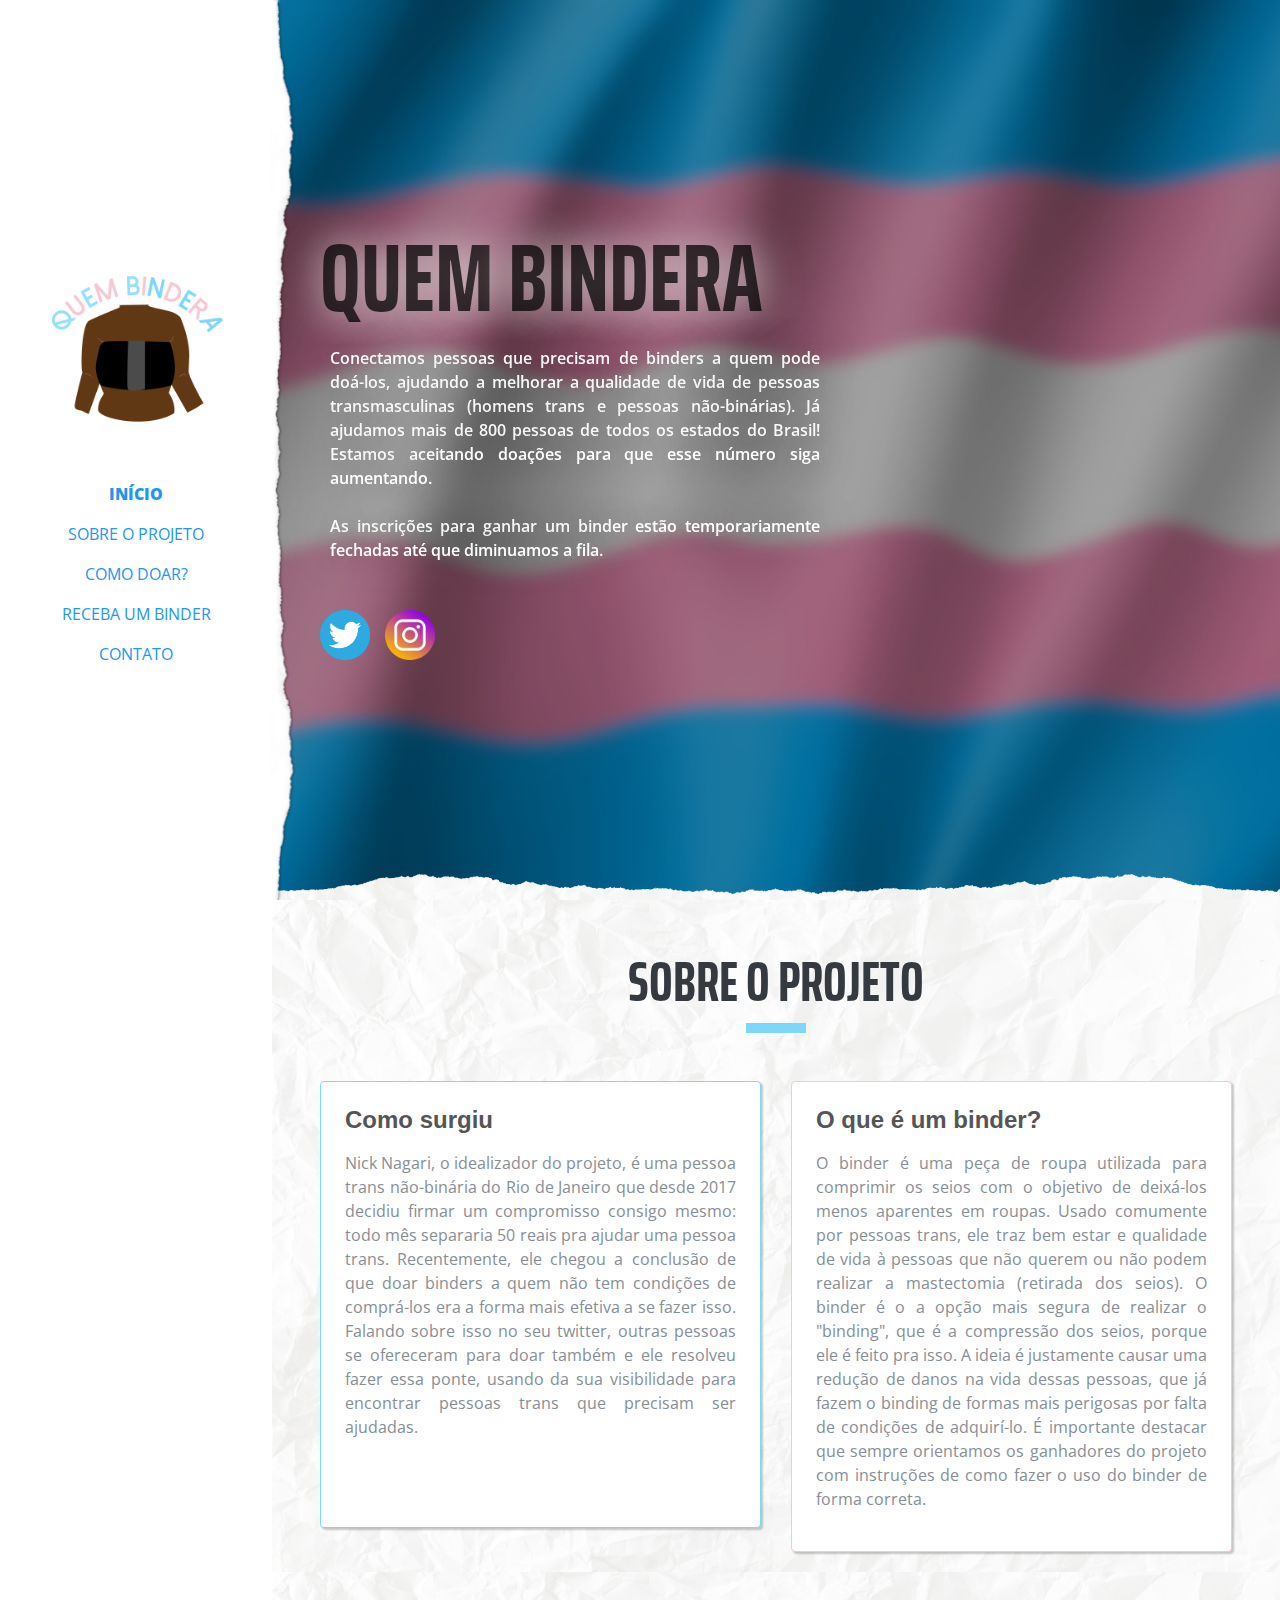
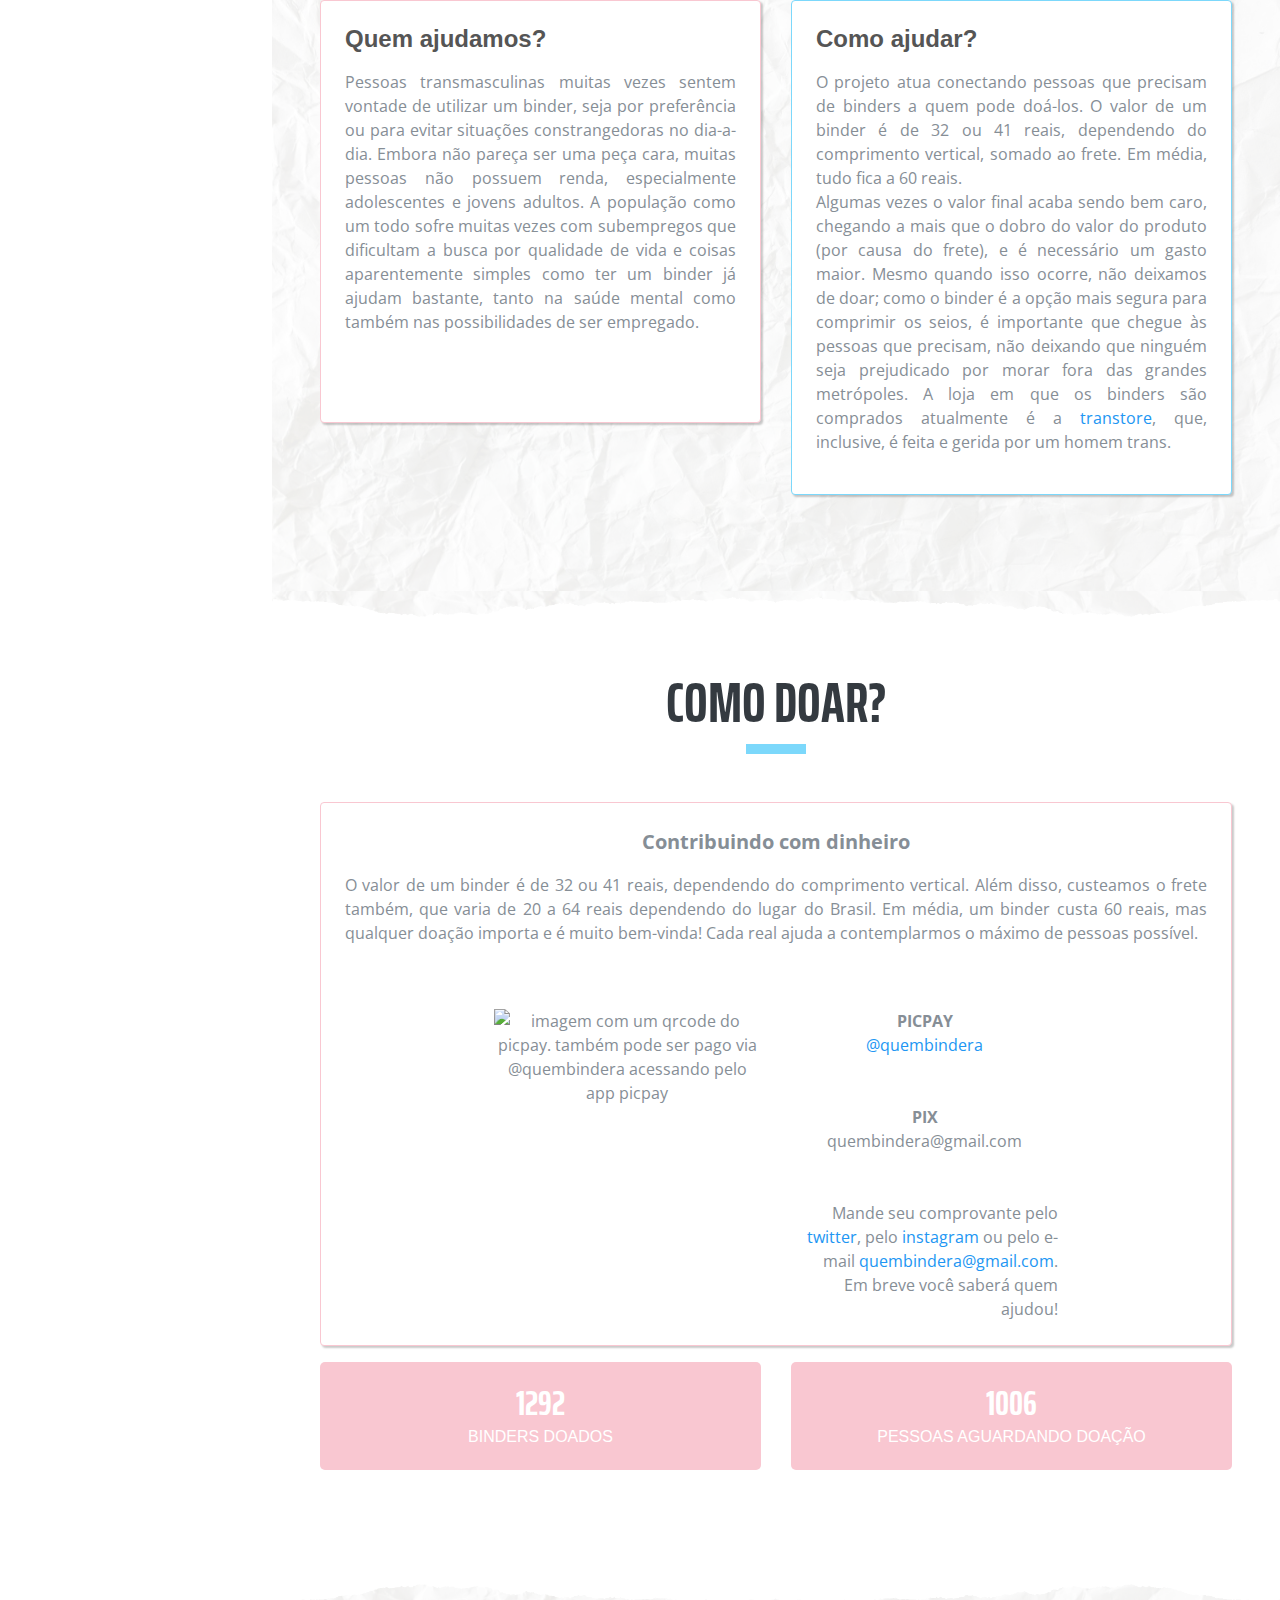
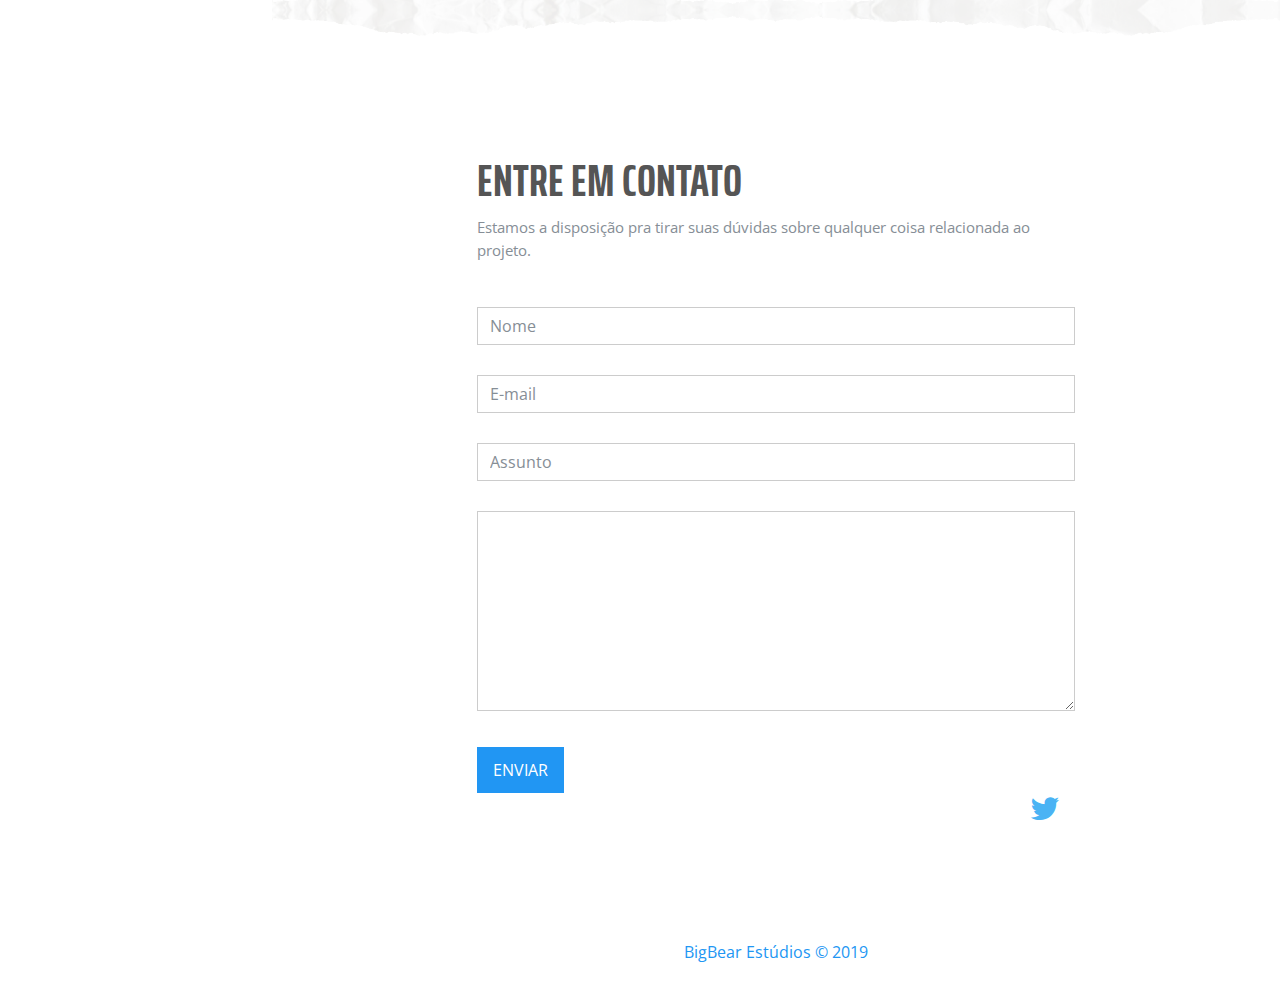
==== commit d60b45f3: "Update index.html" ====
--- a/index.html
+++ b/index.html
@@ -9,7 +9,7 @@
   <meta name="author" content="BigBear Estúdios - Desenvolvimento Freelancer">
 
   <link rel="shortcut icon" href="img/favicon.ico">
-  <title>Quem Bindera - Estamos em pausa</title>
+  <title>Quem Bindera - Estamos de volta!</title>
 
   <script>
     function isScrolledIntoView(el) {
@@ -106,10 +106,9 @@
         <p class="mb-5"
           style="color: white;max-width: 500px;font-weight: 600;font-size: medium; padding-left: 10px; text-shadow: 0px 0px 40px black; text-align: justify">
           <br>
-          Conectamos pessoas que precisam de binders a quem pode doá-los, ajudando a melhorar a qualidade de vida de
-          pessoas transmasculinas (homens trans e pessoas não-binárias). 
-          <br><br>
-          Estamos em pausa e o formulário está fechado.
+          Conectamos pessoas que precisam de binders a quem pode doá-los, ajudando a melhorar a qualidade de vida de pessoas transmasculinas (homens trans e pessoas não-binárias). Já ajudamos mais de 800 pessoas de todos os estados do Brasil! Estamos aceitando doações para que esse número siga aumentando. 
+          <br> <br>
+          As inscrições para ganhar um binder estão temporariamente fechadas até que diminuamos a fila.
         </p>
 
         <ul class="list-inline list-social-icons mb-0">
@@ -200,13 +199,10 @@
           <div class="card mx-0 p-4 mb-5" style="border-color: #7cd8fb; box-shadow: 2px 2px 2px rgba(0, 0, 0, 0.21);">
             <div class="resume-content mr-auto">
               <h4 class="mb-3">Como ajudar?</h4>
-              <p class="p-sobre">O projeto atua conectando pessoas que desejam fazer uma doação a alguém que precisa de
-                um binder mas não pode comprá-lo. Um binder custa 30 reais mais o frete.
-                Algumas vezes o valor final acaba sendo bem caro, chegando a mais que o triplo do valor do produto (por
-                causa do frete), e é necessário um gasto maior. Mesmo quando isso ocorre, não deixamos de doar; o binder
-                é a opção mais segura para comprimir os seios, e é importante que chegue às pessoas que precisam, não
-                deixando que ninguém seja prejudicado por morar fora das grandes metrópoles. A loja em que os binders
-                são comprados atualmente é a <a href="https://transtore.com.br" target="_blank">transtore</a>, que,
+              <p class="p-sobre">O projeto atua conectando pessoas que precisam de binders a quem pode doá-los. O valor de um binder é de 32 ou 41 reais, dependendo do comprimento vertical, somado ao frete. Em média, tudo fica a 60 reais.
+                <br>
+
+                Algumas vezes o valor final acaba sendo bem caro, chegando a mais que o dobro do valor do produto (por causa do frete), e é necessário um gasto maior. Mesmo quando isso ocorre, não deixamos de doar; como o binder é a opção mais segura para comprimir os seios, é importante que chegue às pessoas que precisam, não deixando que ninguém seja prejudicado por morar fora das grandes metrópoles. A loja em que os binders são comprados atualmente é a <a href="https://transtore.com.br" target="_blank">transtore</a>, que,
                 inclusive, é feita e gerida por um homem trans. </p>
             </div>
             <div class="resume-date text-md-right">
@@ -232,54 +228,32 @@
         <div class="col-sm-12 col-md-12">
           <div class="card mx-0 p-4 mb-5" style="border-color: #f9c7d1; box-shadow: 2px 2px 2px rgba(0, 0, 0, 0.21);">
             <p class="apadrinhe-subtitulo">Contribuindo com dinheiro</p>
-            <p class="p-sobre">O valor de um binder é de 30 reais mais 25 reais (em média) de frete. Você pode
-              contribuir com o preço do binder, o preço dos dois ou até qualquer valor; cada real ajuda bastante e pode
-              tornar possível o sonho do binder para uma pessoa trans. Todas as pessoas serão contempladas em ordem de
-              inscrição, independente do valor do frete para o envio, desde que haja dinheiro em caixa para efetuar a
-              doação. <br> <br> No momento não estamos recebendo doações! Estamos em pausa e o formulário está fechado.
+            <p class="p-sobre">O valor de um binder é de 32 ou 41 reais, dependendo do comprimento vertical. Além disso, custeamos o frete também, que varia de 20 a 64 reais dependendo do lugar do Brasil. Em média, um binder custa 60 reais, mas qualquer doação importa e é muito bem-vinda! Cada real ajuda a contemplarmos o máximo de pessoas possível.
               <br><br>
 
 
               <br></p>
 
-            <!-- <div class="row justify-content-center">
+            <div class="row justify-content-center">
              
               <div class="col-sm-12 col-md-4" align="center">
-
+                <img style="width: 100%" src="img/picpay.jpeg" alt="imagem com um qrcode do picpay. também pode ser pago via @quembindera acessando pelo app picpay">
+              </div>
+              <div class="col-sm-12 col-md-4" align="center">
                 <strong>PICPAY</strong> <br>
-                <a href="http://picpay.me/quembindera" target="_blank">@quembindera</a> <br>
-              
-                <strong>PAYPAL</strong> <br>
-                <a href="https://www.paypal.com/cgi-bin/webscr?cmd=_s-xclick&hosted_button_id=PY9UBNC9RDZ2A&source=url" target="_blank">quembindera@gmail.com </a><br>
-
+                <a href="http://picpay.me/quembindera" target="_blank">@quembindera</a> <br> <br> <br>
+                <strong>PIX</strong> <br>
+                quembindera@gmail.com<br>
+                <br> <br>
+                <div class="text-right">
+                  Mande seu comprovante pelo <a href="https://twitter.com/quembindera" target="_blank"> twitter<a />, pelo <a
+                    href="https://instagram.com/quembindera" target="_blank"> instagram<a /> ou pelo
+                  e-mail <a href="mailto:quembindera@gmail.com" class="">quembindera@gmail.com</a>. 
+                  <br>
+                  Em breve você saberá quem ajudou!
+                </div>
               </div>
-
-              <div class="col-sm-12 col-md-4" align="center">
-                <strong>BOLETO</strong> <br>
-                Sem taxas! Entre em contato. <br>
-              </div>
-
-               <div class="col-sm-12 col-md-4" align="center">
-
-                <strong>NUBANK</strong> <br>
-                Nick Nagari (CPF por mensagem!) <br>
-                NU PAGAMENTOS S.A. (260)<br>
-                AGÊNCIA: 0001<br>
-                CONTA CORRENTE: 9703182-8<br>         
-
-              </div>
-              
-            </div>
-
-           
-            <div class="row justify-content-left">
-              <div class="col-sm-12 col-md-6 mt-4">
-                Mande seu comprovante pelo <a href="https://twitter.com/quembindera" target="_blank"> twitter<a />, pelo <a
-                    href="https://instagram.com/quembindera" target="_blank"> instagram<a /> ou pelo
-                  e-mail <a href="mailto:quembindera@gmail.com" class="">quembindera@gmail.com</a> e em breve você saberá quem
-                    ajudou!
-              </div>
-            </div> -->
+            </div>
           </div>
 
 
@@ -287,14 +261,14 @@
             <div class="col-sm-12 col-md-6">
               <div class="skill-item">
                 <!-- NUMERODOADOS -->
-                <h2><span class="counter"> 869 </span></h2>
+                <h2><span class="counter"> 1292 </span></h2>
                 <p>BINDERS DOADOS</p>
               </div>
             </div>
             <div class="col-sm-12 col-md-6">
               <div class="skill-item">
                 <!-- NUMEROAGUARDANDO -->
-                <h2><span class="counter"> 2922 </span></h2>
+                <h2><span class="counter"> 1006 </span></h2>
                 <p>PESSOAS AGUARDANDO DOAÇÃO</p>
               </div>
             </div>
@@ -341,7 +315,6 @@
             <h3>ENTRE EM CONTATO</h3>
             <div class="heading-border-light"></div>
             <p>Estamos a disposição pra tirar suas dúvidas sobre qualquer coisa relacionada ao projeto.</p>
-            <p><strong>Estamos em pausa e o formulário está fechado!</strong></p>
           </div>
 
           <form action="https://formspree.io/quembindera@gmail.com" method="POST" />
@@ -382,31 +355,6 @@
       <footer><a href="http://bigbearestudios.com/">BigBear Estúdios © 2019 </a> </footer>
     </div>
   </div>
-
-
-  <div class="modal fade" id="myModal" tabindex="-1" role="dialog" aria-labelledby="exampleModalLabel" aria-hidden="true">
-    <div class="modal-dialog" role="document">
-      <div class="modal-content">
-        <div class="modal-header">
-          <h5 class="modal-title" id="exampleModalLabel">Estamos em pausa!</h5>
-          <button type="button" class="close" data-dismiss="modal" aria-label="Close">
-            <span aria-hidden="true">&times;</span>
-          </button>
-        </div>
-        <div class="modal-body">
-          Nos próximos 2 meses, o Quem Bindera vai passar por uma reformulação pra que possa ser viável continuar com ele. Não se preocupem, todas as doações feitas estão guardadas e, ao voltar, seguiremos a ordem cronológica da fila, como sempre. <br> <br>
-
-Além disso, as inscrições estão fechadas até que possamos diminuir o tempo de espera (que já estava passando de um ano e meio). <br> <br>
-
-Contamos com a compreenssão de vocês! Voltamos dia 15 de maio :) <br> 
-        </div>
-        <div class="modal-footer">
-          <button type="button" class="btn btn-secondary" data-dismiss="modal">OK!</button>
-        </div>
-      </div>
-    </div>
-  </div>
-
 
   <!-- Global javascript -->
   <script src="js/jquery/jquery.min.js"></script>
